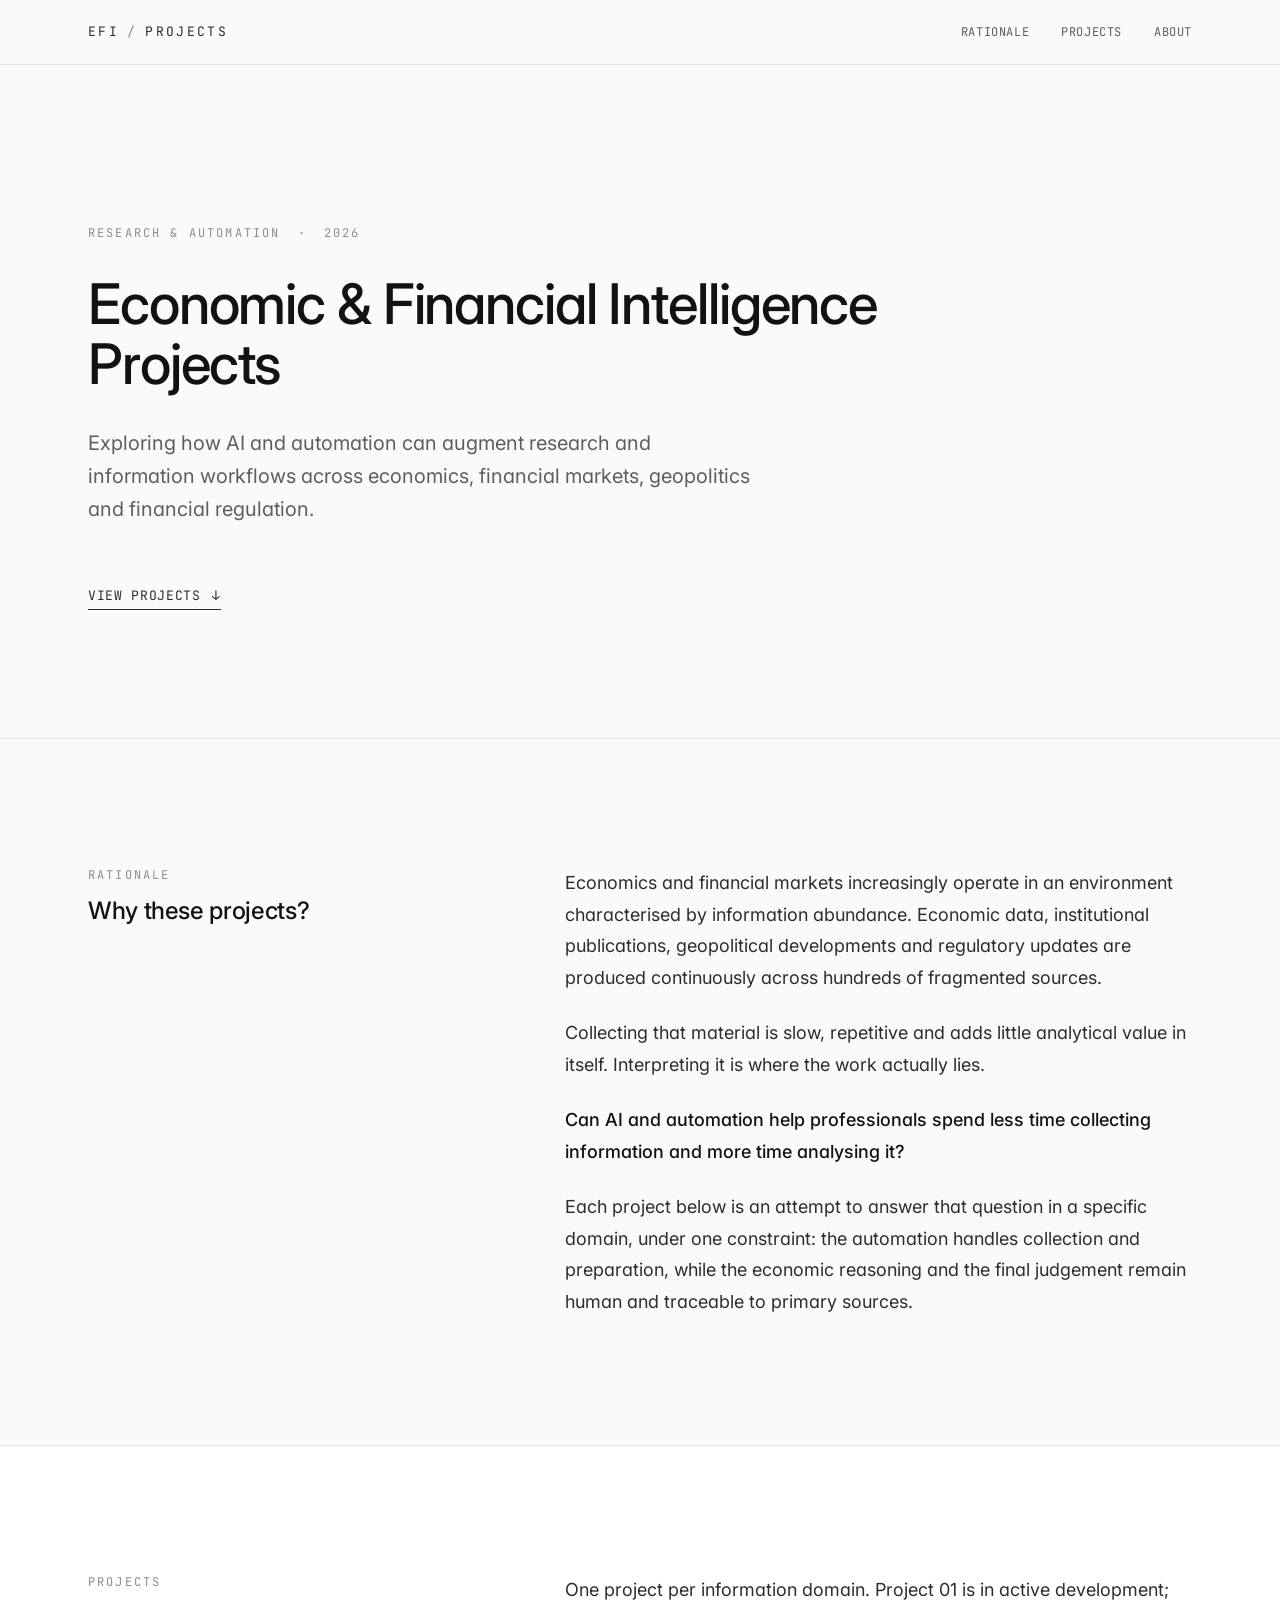
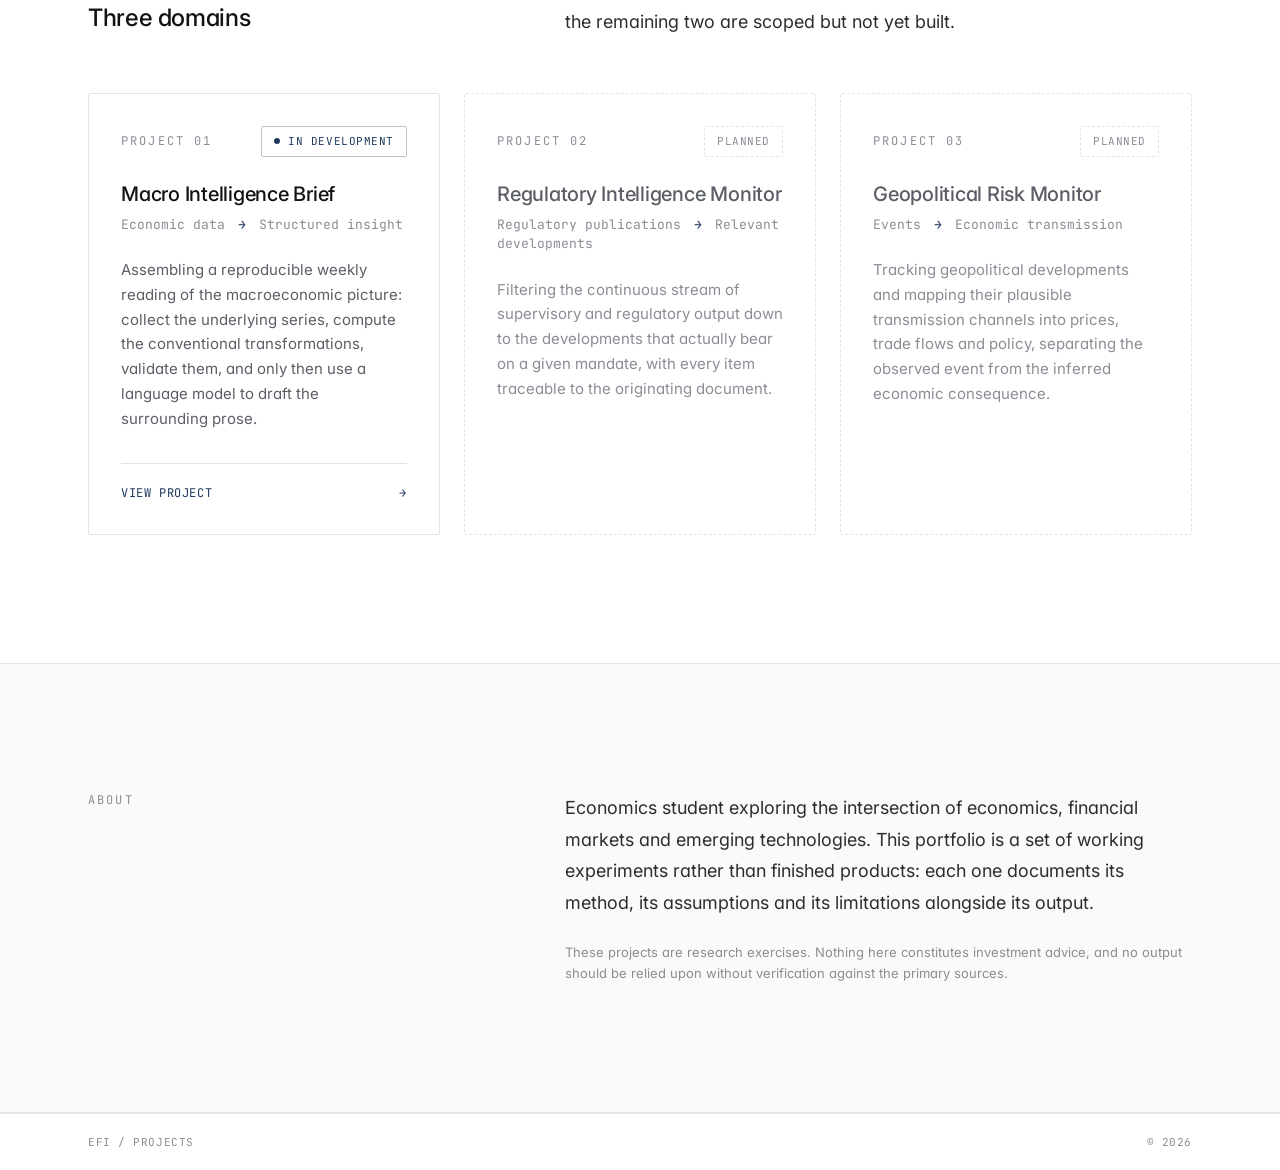
==== index.html @ c032b8cb "Portfolio foundation and Project 01 restructure Establish PORTFOLIO as the canonical working copy, m" ====
<!DOCTYPE html>
<html lang="en">
<head>
  <meta charset="utf-8">
  <meta name="viewport" content="width=device-width, initial-scale=1">
  <title>Economic &amp; Financial Intelligence Projects</title>
  <meta name="description" content="Exploring how AI and automation can augment research and information workflows across economics, financial markets, geopolitics and financial regulation.">

  <link rel="preconnect" href="https://fonts.googleapis.com">
  <link rel="preconnect" href="https://fonts.gstatic.com" crossorigin>
  <link href="https://fonts.googleapis.com/css2?family=Inter:wght@400;500;600&family=JetBrains+Mono:wght@400;500&display=swap" rel="stylesheet">

  <link rel="stylesheet" href="assets/css/base.css">
</head>

<body>

  <!-- ====================================================================
       HEADER
       ==================================================================== -->
  <header class="site-header">
    <div class="container site-header__inner">
      <a class="wordmark" href="#top">EFI<span class="wordmark__sep">/</span>Projects</a>
      <nav class="site-nav" aria-label="Sections">
        <a href="#rationale">Rationale</a>
        <a href="#projects">Projects</a>
        <a href="#about">About</a>
      </nav>
    </div>
  </header>

  <main id="top">

    <!-- ==================================================================
         1. HERO
         ================================================================== -->
    <section class="container hero">
      <p class="eyebrow">Research &amp; Automation <span class="wordmark__sep">·</span> <span class="tnum">2026</span></p>
      <h1 class="title-xl mt-3">Economic &amp; Financial Intelligence Projects</h1>
      <p class="lede mt-3">
        Exploring how AI and automation can augment research and information workflows
        across economics, financial markets, geopolitics and financial regulation.
      </p>
      <p class="mt-5">
        <a class="link-rule" href="#projects">View Projects <span aria-hidden="true">&#8595;</span></a>
      </p>
    </section>

    <!-- ==================================================================
         2. WHY THESE PROJECTS?
         ================================================================== -->
    <section class="section" id="rationale">
      <div class="container section__inner split">
        <div class="split__label">
          <p class="eyebrow">Rationale</p>
          <h2 class="title-md mt-1">Why these projects?</h2>
        </div>
        <div class="split__body prose">
          <p>
            Economics and financial markets increasingly operate in an environment characterised by
            information abundance. Economic data, institutional publications, geopolitical developments
            and regulatory updates are produced continuously across hundreds of fragmented sources.
          </p>
          <p>
            Collecting that material is slow, repetitive and adds little analytical value in itself.
            Interpreting it is where the work actually lies.
          </p>
          <p class="emphasis">
            Can AI and automation help professionals spend less time collecting information and more
            time analysing it?
          </p>
          <p>
            Each project below is an attempt to answer that question in a specific domain, under one
            constraint: the automation handles collection and preparation, while the economic reasoning
            and the final judgement remain human and traceable to primary sources.
          </p>
        </div>
      </div>
    </section>

    <!-- ==================================================================
         3. PROJECTS
         ================================================================== -->
    <section class="section section--surface" id="projects">
      <div class="container section__inner">
        <div class="split mb-5">
          <div class="split__label">
            <p class="eyebrow">Projects</p>
            <h2 class="title-md mt-1">Three domains</h2>
          </div>
          <div class="split__body">
            <p class="prose">
              One project per information domain. Project 01 is in active development; the remaining two
              are scoped but not yet built.
            </p>
          </div>
        </div>

        <div class="cards">

          <!-- Project 01 -->
          <a class="card" href="projects/01-macro-intelligence-brief/index.html">
            <div class="card__head">
              <p class="eyebrow">Project 01</p>
              <span class="pill pill--active"><span class="pill__dot" aria-hidden="true"></span>In Development</span>
            </div>
            <h3 class="title-sm card__title">Macro Intelligence Brief</h3>
            <p class="card__flow">Economic data <span class="arrow" aria-hidden="true">&#8594;</span> Structured insight</p>
            <p class="card__body">
              Assembling a reproducible weekly reading of the macroeconomic picture: collect the
              underlying series, compute the conventional transformations, validate them, and only then
              use a language model to draft the surrounding prose.
            </p>
            <span class="card__spacer" aria-hidden="true"></span>
            <span class="card__cta">View project <span aria-hidden="true">&#8594;</span></span>
          </a>

          <!-- Project 02 -->
          <article class="card card--planned">
            <div class="card__head">
              <p class="eyebrow">Project 02</p>
              <span class="pill pill--planned">Planned</span>
            </div>
            <h3 class="title-sm card__title">Regulatory Intelligence Monitor</h3>
            <p class="card__flow">Regulatory publications <span class="arrow" aria-hidden="true">&#8594;</span> Relevant developments</p>
            <p class="card__body">
              Filtering the continuous stream of supervisory and regulatory output down to the
              developments that actually bear on a given mandate, with every item traceable to the
              originating document.
            </p>
            <span class="card__spacer" aria-hidden="true"></span>
          </article>

          <!-- Project 03 -->
          <article class="card card--planned">
            <div class="card__head">
              <p class="eyebrow">Project 03</p>
              <span class="pill pill--planned">Planned</span>
            </div>
            <h3 class="title-sm card__title">Geopolitical Risk Monitor</h3>
            <p class="card__flow">Events <span class="arrow" aria-hidden="true">&#8594;</span> Economic transmission</p>
            <p class="card__body">
              Tracking geopolitical developments and mapping their plausible transmission channels into
              prices, trade flows and policy, separating the observed event from the inferred economic
              consequence.
            </p>
            <span class="card__spacer" aria-hidden="true"></span>
          </article>

        </div>
      </div>
    </section>

    <!-- ==================================================================
         4. ABOUT
         ================================================================== -->
    <section class="section" id="about">
      <div class="container section__inner split">
        <div class="split__label">
          <p class="eyebrow">About</p>
        </div>
        <div class="split__body prose">
          <p>
            Economics student exploring the intersection of economics, financial markets and emerging
            technologies. This portfolio is a set of working experiments rather than finished products:
            each one documents its method, its assumptions and its limitations alongside its output.
          </p>
          <p class="small-print mt-3">
            These projects are research exercises. Nothing here constitutes investment advice, and no
            output should be relied upon without verification against the primary sources.
          </p>
        </div>
      </div>
    </section>

  </main>

  <!-- ====================================================================
       FOOTER
       ==================================================================== -->
  <footer class="site-footer">
    <div class="site-footer__bar">
      <div class="container">
        <span>EFI / Projects</span>
        <span class="tnum">&copy; <span data-current-year>2026</span></span>
      </div>
    </div>
  </footer>

  <script src="assets/js/site.js"></script>
</body>
</html>
---- assets/css/base.css ----
/* ==========================================================================
   Economic & Financial Intelligence Projects
   Shared visual system.

   Hand-written CSS with custom properties. No build step, no framework,
   no runtime CSS compiler. This file replaces the Tailwind Play CDN that
   the original prototype depended on, reproducing the same visual system:
   paper background, institutional navy accent, hairline rules, Inter for
   prose, JetBrains Mono for labels and data.
   ========================================================================== */

/* --------------------------------------------------------------------------
   1. Tokens
   -------------------------------------------------------------------------- */
:root {
  /* Surfaces and rules */
  --paper:      #FAFAF9;
  --surface:    #FFFFFF;
  --line:       #E4E4E1;

  /* Ink scale */
  --ink-900:    #111214;   /* headings */
  --ink-700:    #2B2D31;   /* body prose */
  --ink-500:    #5B5E66;   /* secondary prose */
  --ink-400:    #8A8D95;   /* labels, eyebrows, metadata */

  /* Single accent */
  --navy:       #1F3A5F;
  --navy-700:   #173050;
  --navy-line:  rgba(31, 58, 95, 0.30);

  /* Type */
  --font-sans:  'Inter', ui-sans-serif, system-ui, -apple-system, 'Segoe UI', sans-serif;
  --font-mono:  'JetBrains Mono', ui-monospace, SFMono-Regular, Menlo, Consolas, monospace;

  --track-wide:   0.05em;
  --track-widest: 0.18em;

  /* Layout */
  --container:  72rem;
  --gutter:     1.5rem;
  --section-y:  6rem;
  --radius:     2px;
}

@media (min-width: 640px) {
  :root { --section-y: 8rem; }
}

/* --------------------------------------------------------------------------
   2. Reset and base
   -------------------------------------------------------------------------- */
*, *::before, *::after { box-sizing: border-box; }

html {
  scroll-behavior: smooth;
  -webkit-text-size-adjust: 100%;
  -webkit-font-smoothing: antialiased;
  -moz-osx-font-smoothing: grayscale;
}

@media (prefers-reduced-motion: reduce) {
  html { scroll-behavior: auto; }
  *, *::before, *::after { animation-duration: 0.01ms !important; transition-duration: 0.01ms !important; }
}

body {
  margin: 0;
  background: var(--paper);
  color: var(--ink-900);
  font-family: var(--font-sans);
  font-size: 16px;
  line-height: 1.5;
  font-feature-settings: "cv11", "ss01", "kern";
}

h1, h2, h3, h4, p, ul, ol, dl, dd, dt, figure, blockquote {
  margin: 0;
}

a { color: inherit; }

::selection { background: var(--navy); color: #fff; }

:focus-visible { outline: 2px solid var(--navy); outline-offset: 2px; }

/* Tabular figures for any run of digits that should align */
.tnum { font-variant-numeric: tabular-nums; }

/* Visually hidden but available to assistive technology */
.visually-hidden {
  position: absolute; width: 1px; height: 1px;
  padding: 0; margin: -1px; overflow: hidden;
  clip: rect(0 0 0 0); white-space: nowrap; border: 0;
}

/* --------------------------------------------------------------------------
   3. Layout primitives
   -------------------------------------------------------------------------- */
.container {
  max-width: var(--container);
  margin-inline: auto;
  padding-inline: var(--gutter);
}

.section { border-top: 1px solid var(--line); }
.section--surface { background: var(--surface); }
.section__inner { padding-block: var(--section-y); }

/* Label column + offset content column, mirroring the original 12-col grid */
.split { display: grid; grid-template-columns: 1fr; gap: 2.5rem; }

@media (min-width: 1024px) {
  .split { grid-template-columns: repeat(12, minmax(0, 1fr)); gap: 2.5rem; }
  .split__label { grid-column: 1 / span 4; }
  .split__body  { grid-column: 6 / span 7; }
}

/* --------------------------------------------------------------------------
   4. Typography
   -------------------------------------------------------------------------- */
.eyebrow {
  font-family: var(--font-mono);
  font-size: 0.75rem;
  line-height: 1.4;
  text-transform: uppercase;
  letter-spacing: var(--track-widest);
  color: var(--ink-400);
}

.title-xl {
  font-size: clamp(2.25rem, 5.2vw, 3.5rem);
  font-weight: 500;
  line-height: 1.08;
  letter-spacing: -0.02em;
  max-width: 56rem;
}

.title-lg {
  font-size: clamp(1.75rem, 3.4vw, 2.25rem);
  font-weight: 500;
  line-height: 1.15;
  letter-spacing: -0.018em;
}

.title-md {
  font-size: 1.5rem;
  font-weight: 500;
  line-height: 1.25;
  letter-spacing: -0.015em;
}

.title-sm {
  font-size: 1.25rem;
  font-weight: 500;
  line-height: 1.3;
  letter-spacing: -0.012em;
}

.lede {
  font-size: clamp(1.125rem, 1.6vw, 1.25rem);
  line-height: 1.65;
  color: var(--ink-500);
  max-width: 42rem;
}

.prose { font-size: 1.125rem; line-height: 1.75; color: var(--ink-700); }
.prose--tight { font-size: 1.125rem; line-height: 1.7; }
.prose p + p { margin-top: 1.5rem; }
.prose strong, .prose .emphasis { color: var(--ink-900); font-weight: 500; }

.meta {
  font-family: var(--font-mono);
  font-size: 0.875rem;
  color: var(--ink-500);
}

.arrow { color: var(--navy); margin-inline: 0.4em; }

.small-print {
  font-size: 0.8125rem;
  line-height: 1.6;
  color: var(--ink-400);
}

/* --------------------------------------------------------------------------
   5. Header and footer
   -------------------------------------------------------------------------- */
.site-header { border-bottom: 1px solid var(--line); }

.site-header__inner {
  height: 4rem;
  display: flex;
  align-items: center;
  justify-content: space-between;
  gap: 1.5rem;
}

.wordmark {
  font-family: var(--font-mono);
  font-size: 0.8125rem;
  text-transform: uppercase;
  letter-spacing: var(--track-widest);
  color: var(--ink-700);
  text-decoration: none;
  white-space: nowrap;
}
.wordmark__sep { color: var(--ink-400); margin-inline: 0.5rem; }

.site-nav {
  display: none;
  align-items: center;
  gap: 2rem;
  font-family: var(--font-mono);
  font-size: 0.75rem;
  text-transform: uppercase;
  letter-spacing: var(--track-wide);
}
@media (min-width: 640px) { .site-nav { display: flex; } }

.site-nav a {
  color: var(--ink-500);
  text-decoration: none;
  transition: color 0.15s ease;
}
.site-nav a:hover { color: var(--ink-900); }

.backlink {
  font-family: var(--font-mono);
  font-size: 0.75rem;
  text-transform: uppercase;
  letter-spacing: var(--track-wide);
  color: var(--ink-500);
  text-decoration: none;
  transition: color 0.15s ease;
}
.backlink:hover { color: var(--navy); }

.site-footer { border-top: 1px solid var(--line); background: var(--surface); }
.site-footer__inner { padding-block: 5rem; }

.site-footer__bar {
  border-top: 1px solid var(--line);
}
.site-footer__bar .container {
  height: 3.5rem;
  display: flex;
  align-items: center;
  justify-content: space-between;
  font-family: var(--font-mono);
  font-size: 0.6875rem;
  text-transform: uppercase;
  letter-spacing: var(--track-wide);
  color: var(--ink-400);
}

/* --------------------------------------------------------------------------
   6. Links and buttons
   -------------------------------------------------------------------------- */
.link-rule {
  display: inline-flex;
  align-items: center;
  gap: 0.75rem;
  font-family: var(--font-mono);
  font-size: 0.8125rem;
  text-transform: uppercase;
  letter-spacing: var(--track-wide);
  color: var(--ink-700);
  text-decoration: none;
  border-bottom: 1px solid var(--ink-700);
  padding-bottom: 0.25rem;
  transition: color 0.15s ease, border-color 0.15s ease;
}
.link-rule:hover { color: var(--navy); border-color: var(--navy); }

/* --------------------------------------------------------------------------
   7. Status pills
   -------------------------------------------------------------------------- */
.pill {
  display: inline-flex;
  align-items: center;
  gap: 0.5rem;
  font-family: var(--font-mono);
  font-size: 0.6875rem;
  text-transform: uppercase;
  letter-spacing: var(--track-wide);
  border: 1px solid var(--line);
  border-radius: var(--radius);
  padding: 0.375rem 0.75rem;
  color: var(--ink-500);
  white-space: nowrap;
}

.pill--active { color: var(--navy); border-color: var(--navy-line); }
.pill--planned { color: var(--ink-400); border-style: dashed; }

.pill__dot {
  width: 0.375rem;
  height: 0.375rem;
  border-radius: 50%;
  background: currentColor;
  flex: none;
}

/* --------------------------------------------------------------------------
   8. Definition rows (case-study body)
   -------------------------------------------------------------------------- */
.defs { display: block; }

.def-row {
  display: grid;
  grid-template-columns: 1fr;
  gap: 1rem;
  padding-block: 2.5rem;
  border-top: 1px solid var(--line);
}
.def-row:first-child { border-top: 0; padding-top: 0; }

.def-row dt {
  font-family: var(--font-mono);
  font-size: 0.75rem;
  text-transform: uppercase;
  letter-spacing: var(--track-widest);
  color: var(--ink-400);
  padding-top: 0.25rem;
}

@media (min-width: 1024px) {
  .def-row { grid-template-columns: repeat(12, minmax(0, 1fr)); gap: 2.5rem; }
  .def-row dt { grid-column: 1 / span 3; }
  .def-row dd { grid-column: 4 / span 8; }
}

/* --------------------------------------------------------------------------
   9. Conceptual pipeline (vertical stage list)
   -------------------------------------------------------------------------- */
.stages {
  list-style: none;
  padding: 0;
  border-top: 1px solid var(--line);
}

.stage {
  display: grid;
  grid-template-columns: 2.5rem 1fr;
  gap: 1.25rem;
  padding-block: 1.125rem;
  border-bottom: 1px solid var(--line);
}

.stage__num {
  font-family: var(--font-mono);
  font-size: 0.6875rem;
  letter-spacing: var(--track-widest);
  color: var(--ink-400);
  padding-top: 0.2rem;
}

.stage__name {
  font-family: var(--font-mono);
  font-size: 0.75rem;
  font-weight: 500;
  text-transform: uppercase;
  letter-spacing: var(--track-wide);
  color: var(--ink-900);
}

.stage__desc {
  margin-top: 0.375rem;
  font-size: 0.9375rem;
  line-height: 1.6;
  color: var(--ink-500);
  max-width: 44rem;
}

/* The two stages that bound the process get the accent */
.stage--terminal .stage__num { color: var(--navy); }
.stage--terminal .stage__name { color: var(--navy); }

.diagram-caption {
  margin-top: 1.25rem;
  font-family: var(--font-mono);
  font-size: 0.6875rem;
  text-transform: uppercase;
  letter-spacing: var(--track-wide);
  color: var(--ink-400);
}

/* --------------------------------------------------------------------------
   10. Data grids and chips
   -------------------------------------------------------------------------- */
.indicators {
  display: grid;
  grid-template-columns: repeat(2, minmax(0, 1fr));
  gap: 0.75rem 1.5rem;
  font-family: var(--font-mono);
  font-size: 0.75rem;
}
@media (min-width: 640px) { .indicators { grid-template-columns: repeat(5, minmax(0, 1fr)); } }

.indicators dt { color: var(--ink-400); }
.indicators dd { color: var(--ink-700); margin-top: 0.125rem; }

.chips {
  list-style: none;
  padding: 0;
  display: flex;
  flex-wrap: wrap;
  gap: 0.5rem;
  font-family: var(--font-mono);
  font-size: 0.75rem;
}

.chip {
  border: 1px solid var(--line);
  border-radius: var(--radius);
  padding: 0.375rem 0.75rem;
  color: var(--ink-700);
  background: var(--paper);
}
.chip--legacy { color: var(--ink-400); border-style: dashed; background: transparent; }

/* --------------------------------------------------------------------------
   11. Notes and callouts
   -------------------------------------------------------------------------- */
.note {
  border-left: 2px solid var(--line);
  padding-left: 1.25rem;
  font-size: 0.9375rem;
  line-height: 1.65;
  color: var(--ink-500);
}
.note--accent { border-left-color: var(--navy-line); }
.note p + p { margin-top: 1rem; }

/* --------------------------------------------------------------------------
   12. Project cards
   -------------------------------------------------------------------------- */
.cards {
  display: grid;
  grid-template-columns: 1fr;
  gap: 1.5rem;
}
@media (min-width: 768px)  { .cards { grid-template-columns: repeat(2, minmax(0, 1fr)); } }
@media (min-width: 1024px) { .cards { grid-template-columns: repeat(3, minmax(0, 1fr)); } }

.card {
  display: flex;
  flex-direction: column;
  border: 1px solid var(--line);
  border-radius: var(--radius);
  padding: 2rem;
  background: var(--surface);
  text-decoration: none;
  transition: border-color 0.15s ease;
}

.card__head {
  display: flex;
  align-items: center;
  justify-content: space-between;
  gap: 1rem;
}

.card__title { margin-top: 1.5rem; color: var(--ink-900); }
.card__flow { margin-top: 0.5rem; font-family: var(--font-mono); font-size: 0.8125rem; color: var(--ink-400); }
.card__body { margin-top: 1.5rem; font-size: 0.9375rem; line-height: 1.65; color: var(--ink-500); }

.card__cta {
  margin-top: 2rem;
  padding-top: 1.25rem;
  border-top: 1px solid var(--line);
  font-family: var(--font-mono);
  font-size: 0.75rem;
  text-transform: uppercase;
  letter-spacing: var(--track-wide);
  color: var(--navy);
  display: flex;
  align-items: center;
  justify-content: space-between;
  gap: 0.5rem;
}

/* Interactive card (a project that has a page) */
a.card:hover { border-color: var(--navy); }
a.card:hover .card__cta { color: var(--navy-700); }

/* Planned card (no page yet) */
.card--planned {
  background: transparent;
  border-style: dashed;
}
.card--planned .card__title { color: var(--ink-500); }
.card--planned .card__body { color: var(--ink-400); }

/* Push the CTA to the bottom regardless of body length */
.card__spacer { flex: 1 1 auto; }

/* --------------------------------------------------------------------------
   13. Hero and a minimal vertical-rhythm scale

   A deliberately tiny set of spacing helpers, so the two pages share one
   rhythm instead of repeating inline styles.
   -------------------------------------------------------------------------- */
.hero { padding-top: 7rem; padding-bottom: 6rem; }
@media (min-width: 640px) { .hero { padding-top: 10rem; padding-bottom: 8rem; } }

.page-head { padding-top: 4.5rem; padding-bottom: 3rem; }
@media (min-width: 640px) { .page-head { padding-top: 6rem; padding-bottom: 3.5rem; } }

.mt-1 { margin-top: 0.75rem; }
.mt-2 { margin-top: 1.25rem; }
.mt-3 { margin-top: 2rem; }
.mt-4 { margin-top: 2.5rem; }
.mt-5 { margin-top: 3.5rem; }

.mb-4 { margin-bottom: 2.5rem; }
.mb-5 { margin-bottom: 3.5rem; }

/* Rule under a project title block */
.rule-below { padding-bottom: 3rem; border-bottom: 1px solid var(--line); }

.project-head {
  display: flex;
  flex-direction: column;
  gap: 1.5rem;
}
@media (min-width: 640px) {
  .project-head { flex-direction: row; align-items: flex-end; justify-content: space-between; }
}

.page-body { padding-bottom: 6rem; }
.mb-2 { margin-bottom: 1.5rem; }
.mb-3 { margin-bottom: 2rem; }

/* Links inside chips and the footer bar inherit their container's treatment */
.chip a,
.site-footer__bar a { color: inherit; text-decoration: none; }
.chip a:hover { color: var(--navy); }
.site-footer__bar a:hover { color: var(--ink-700); }
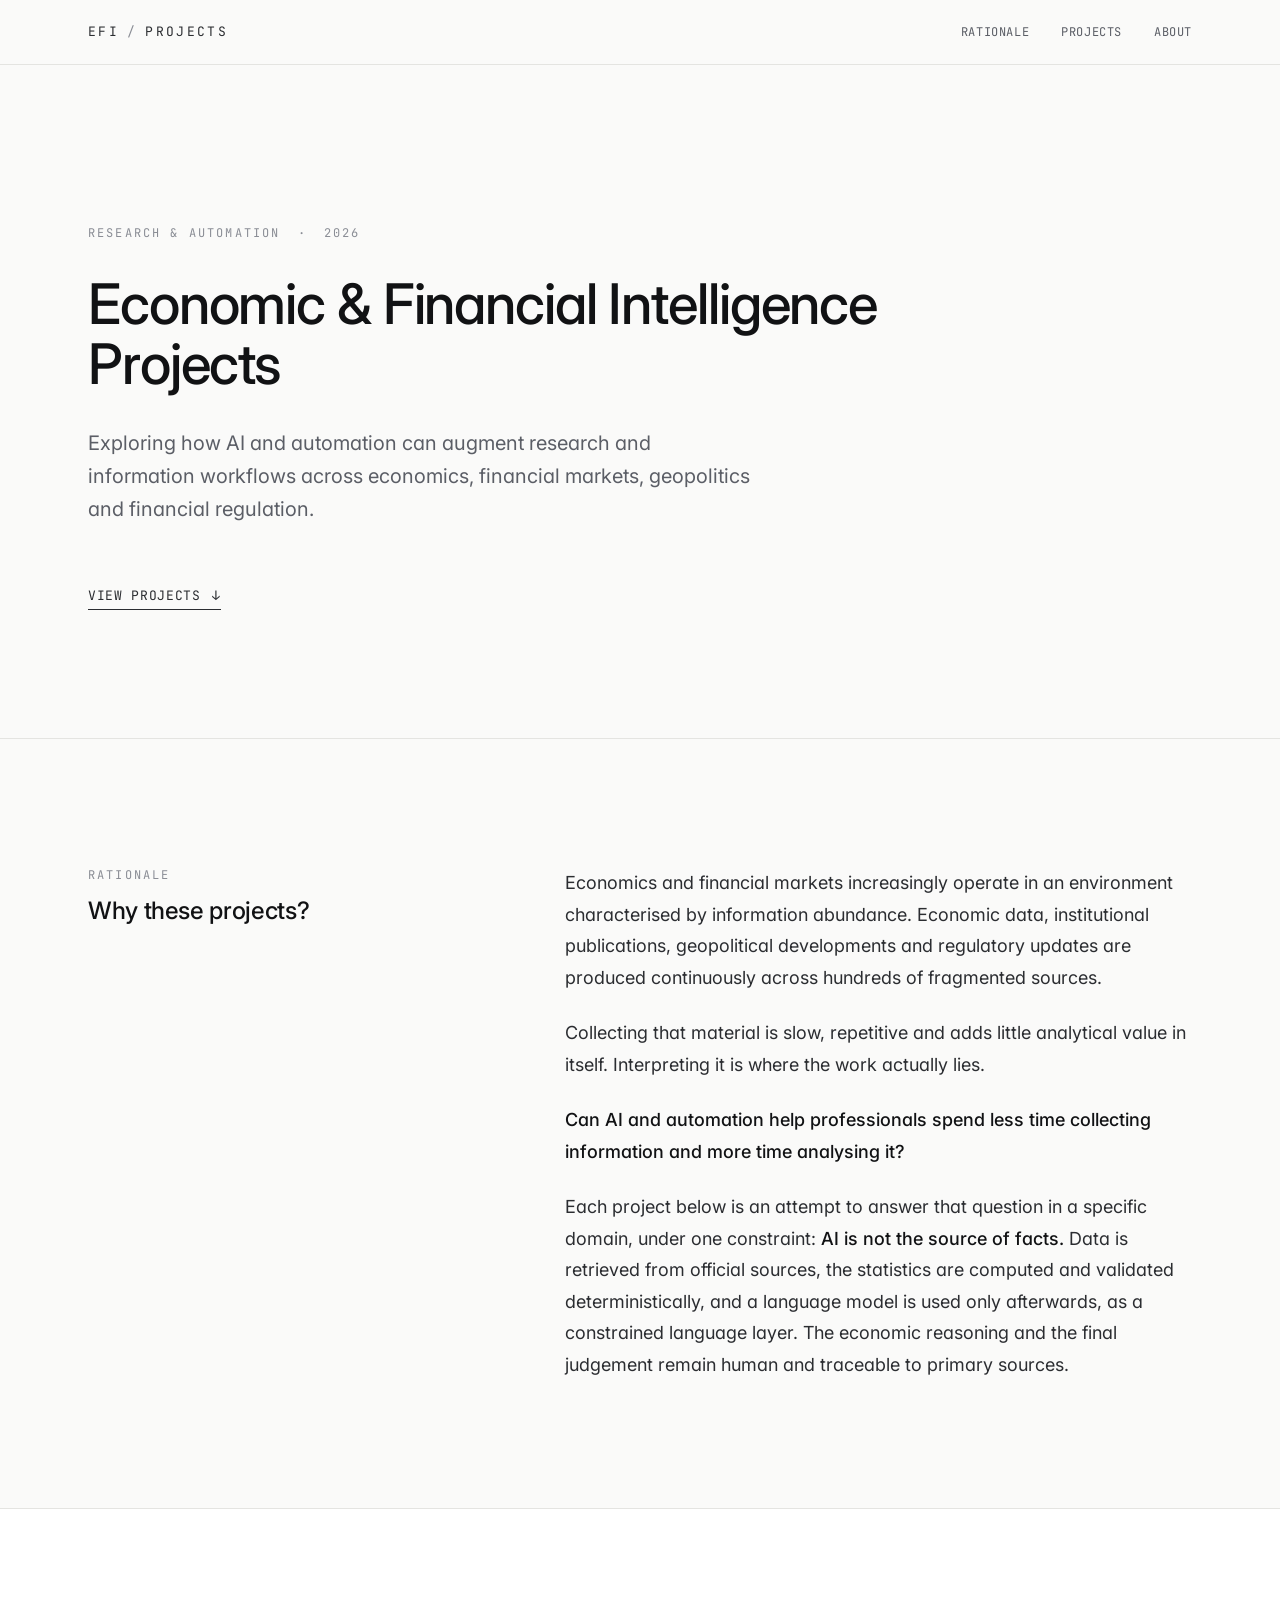
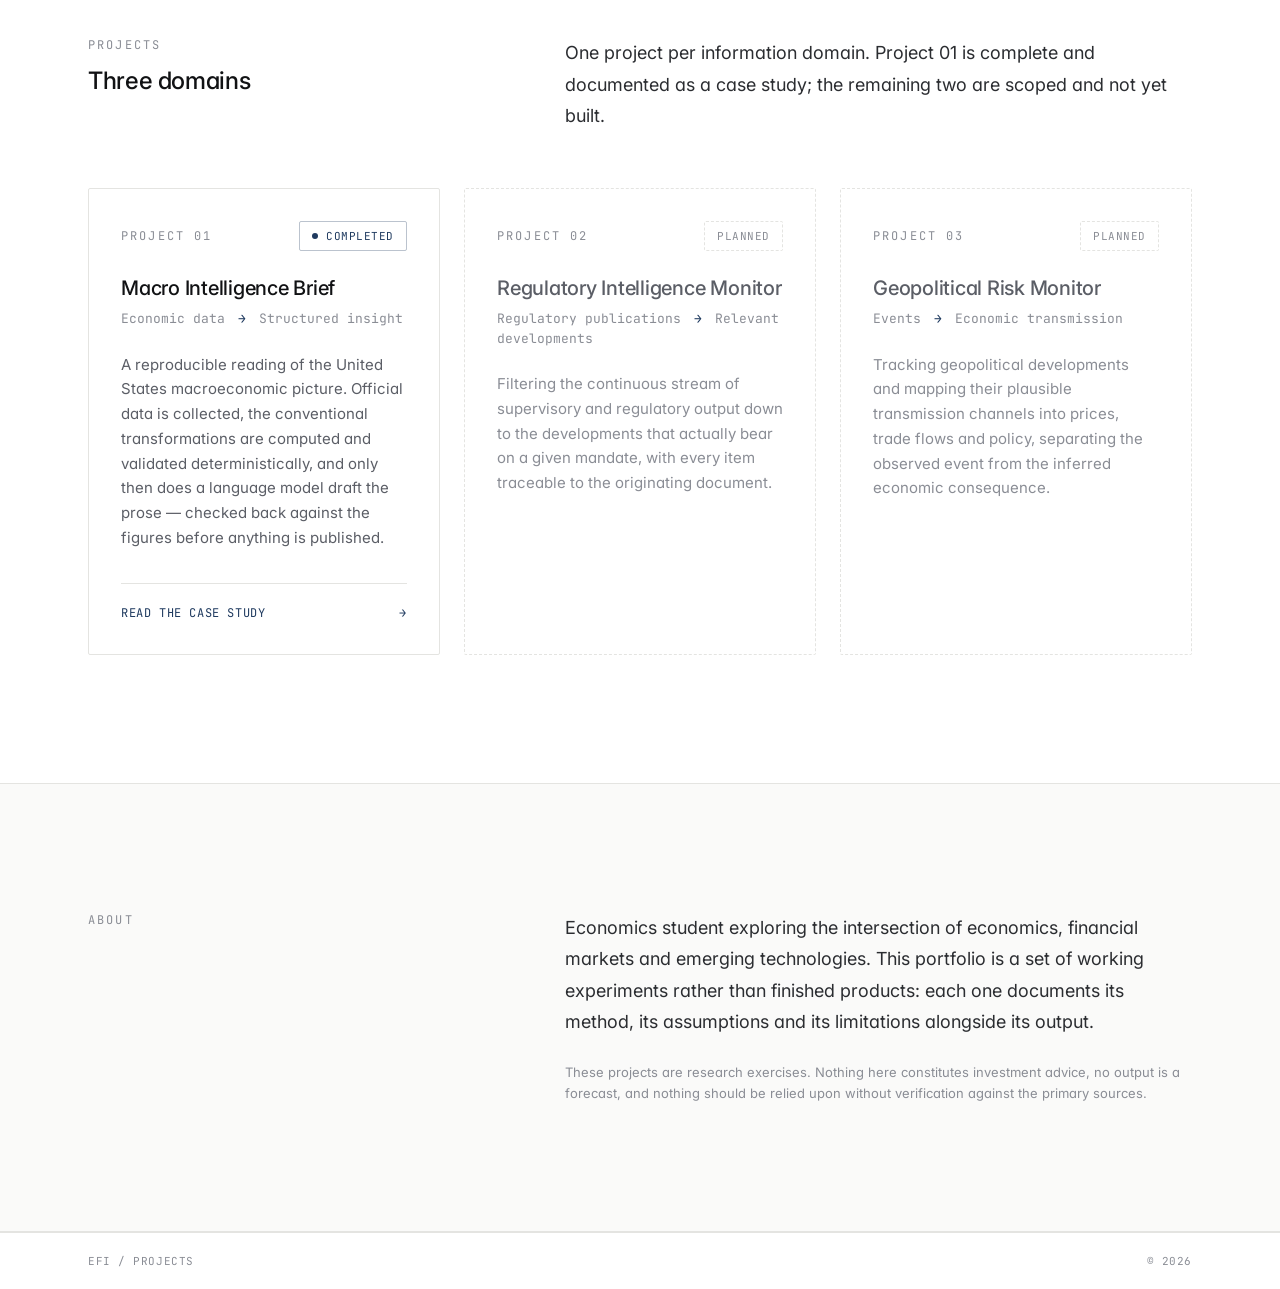
==== commit a9a1edae: "Finalize Macro Intelligence Brief portfolio case study Phase 4: make Project 01 understandable and d" ====
--- a/index.html
+++ b/index.html
@@ -71,8 +71,10 @@
           </p>
           <p>
             Each project below is an attempt to answer that question in a specific domain, under one
-            constraint: the automation handles collection and preparation, while the economic reasoning
-            and the final judgement remain human and traceable to primary sources.
+            constraint: <span class="emphasis">AI is not the source of facts.</span> Data is retrieved
+            from official sources, the statistics are computed and validated deterministically, and a
+            language model is used only afterwards, as a constrained language layer. The economic
+            reasoning and the final judgement remain human and traceable to primary sources.
           </p>
         </div>
       </div>
@@ -90,8 +92,8 @@
           </div>
           <div class="split__body">
             <p class="prose">
-              One project per information domain. Project 01 is in active development; the remaining two
-              are scoped but not yet built.
+              One project per information domain. Project 01 is complete and documented as a case
+              study; the remaining two are scoped and not yet built.
             </p>
           </div>
         </div>
@@ -102,17 +104,18 @@
           <a class="card" href="projects/01-macro-intelligence-brief/index.html">
             <div class="card__head">
               <p class="eyebrow">Project 01</p>
-              <span class="pill pill--active"><span class="pill__dot" aria-hidden="true"></span>In Development</span>
+              <span class="pill pill--active"><span class="pill__dot" aria-hidden="true"></span>Completed</span>
             </div>
             <h3 class="title-sm card__title">Macro Intelligence Brief</h3>
             <p class="card__flow">Economic data <span class="arrow" aria-hidden="true">&#8594;</span> Structured insight</p>
             <p class="card__body">
-              Assembling a reproducible weekly reading of the macroeconomic picture: collect the
-              underlying series, compute the conventional transformations, validate them, and only then
-              use a language model to draft the surrounding prose.
+              A reproducible reading of the United States macroeconomic picture. Official data is
+              collected, the conventional transformations are computed and validated deterministically,
+              and only then does a language model draft the prose &mdash; checked back against the
+              figures before anything is published.
             </p>
             <span class="card__spacer" aria-hidden="true"></span>
-            <span class="card__cta">View project <span aria-hidden="true">&#8594;</span></span>
+            <span class="card__cta">Read the case study <span aria-hidden="true">&#8594;</span></span>
           </a>
 
           <!-- Project 02 -->
@@ -166,8 +169,9 @@
             each one documents its method, its assumptions and its limitations alongside its output.
           </p>
           <p class="small-print mt-3">
-            These projects are research exercises. Nothing here constitutes investment advice, and no
-            output should be relied upon without verification against the primary sources.
+            These projects are research exercises. Nothing here constitutes investment advice, no
+            output is a forecast, and nothing should be relied upon without verification against the
+            primary sources.
           </p>
         </div>
       </div>
--- a/assets/css/base.css
+++ b/assets/css/base.css
@@ -538,3 +538,56 @@
 .site-footer__bar a { color: inherit; text-decoration: none; }
 .chip a:hover { color: var(--navy); }
 .site-footer__bar a:hover { color: var(--ink-700); }
+
+/* --------------------------------------------------------------------------
+   14. Data table (a validated snapshot, shown sparingly)
+   -------------------------------------------------------------------------- */
+.data-table-wrap { overflow-x: auto; }
+
+.data-table {
+  width: 100%;
+  border-collapse: collapse;
+  font-family: var(--font-mono);
+  font-size: 0.8125rem;
+  text-align: left;
+}
+
+.data-table caption {
+  caption-side: bottom;
+  margin-top: 1rem;
+  font-family: var(--font-mono);
+  font-size: 0.6875rem;
+  text-transform: uppercase;
+  letter-spacing: var(--track-wide);
+  color: var(--ink-400);
+  text-align: left;
+}
+
+.data-table th {
+  font-weight: 500;
+  text-transform: uppercase;
+  letter-spacing: var(--track-wide);
+  font-size: 0.6875rem;
+  color: var(--ink-400);
+  border-bottom: 1px solid var(--line);
+  padding: 0 1rem 0.625rem 0;
+  white-space: nowrap;
+}
+
+.data-table td {
+  border-bottom: 1px solid var(--line);
+  padding: 0.75rem 1rem 0.75rem 0;
+  color: var(--ink-700);
+  vertical-align: baseline;
+}
+
+.data-table tr:last-child td { border-bottom: 0; }
+.data-table .num { font-variant-numeric: tabular-nums; white-space: nowrap; }
+.data-table .series { color: var(--ink-400); }
+.data-table .name { color: var(--ink-900); }
+
+/* A stacked variant of the data grid, for label/description pairs that need
+   room to breathe rather than five narrow columns. */
+.indicators--stacked { grid-template-columns: minmax(0, 1fr); gap: 1.25rem; }
+.indicators--stacked dt { color: var(--ink-900); font-weight: 500; }
+.indicators--stacked dd { color: var(--ink-500); line-height: 1.6; margin-top: 0.25rem; }
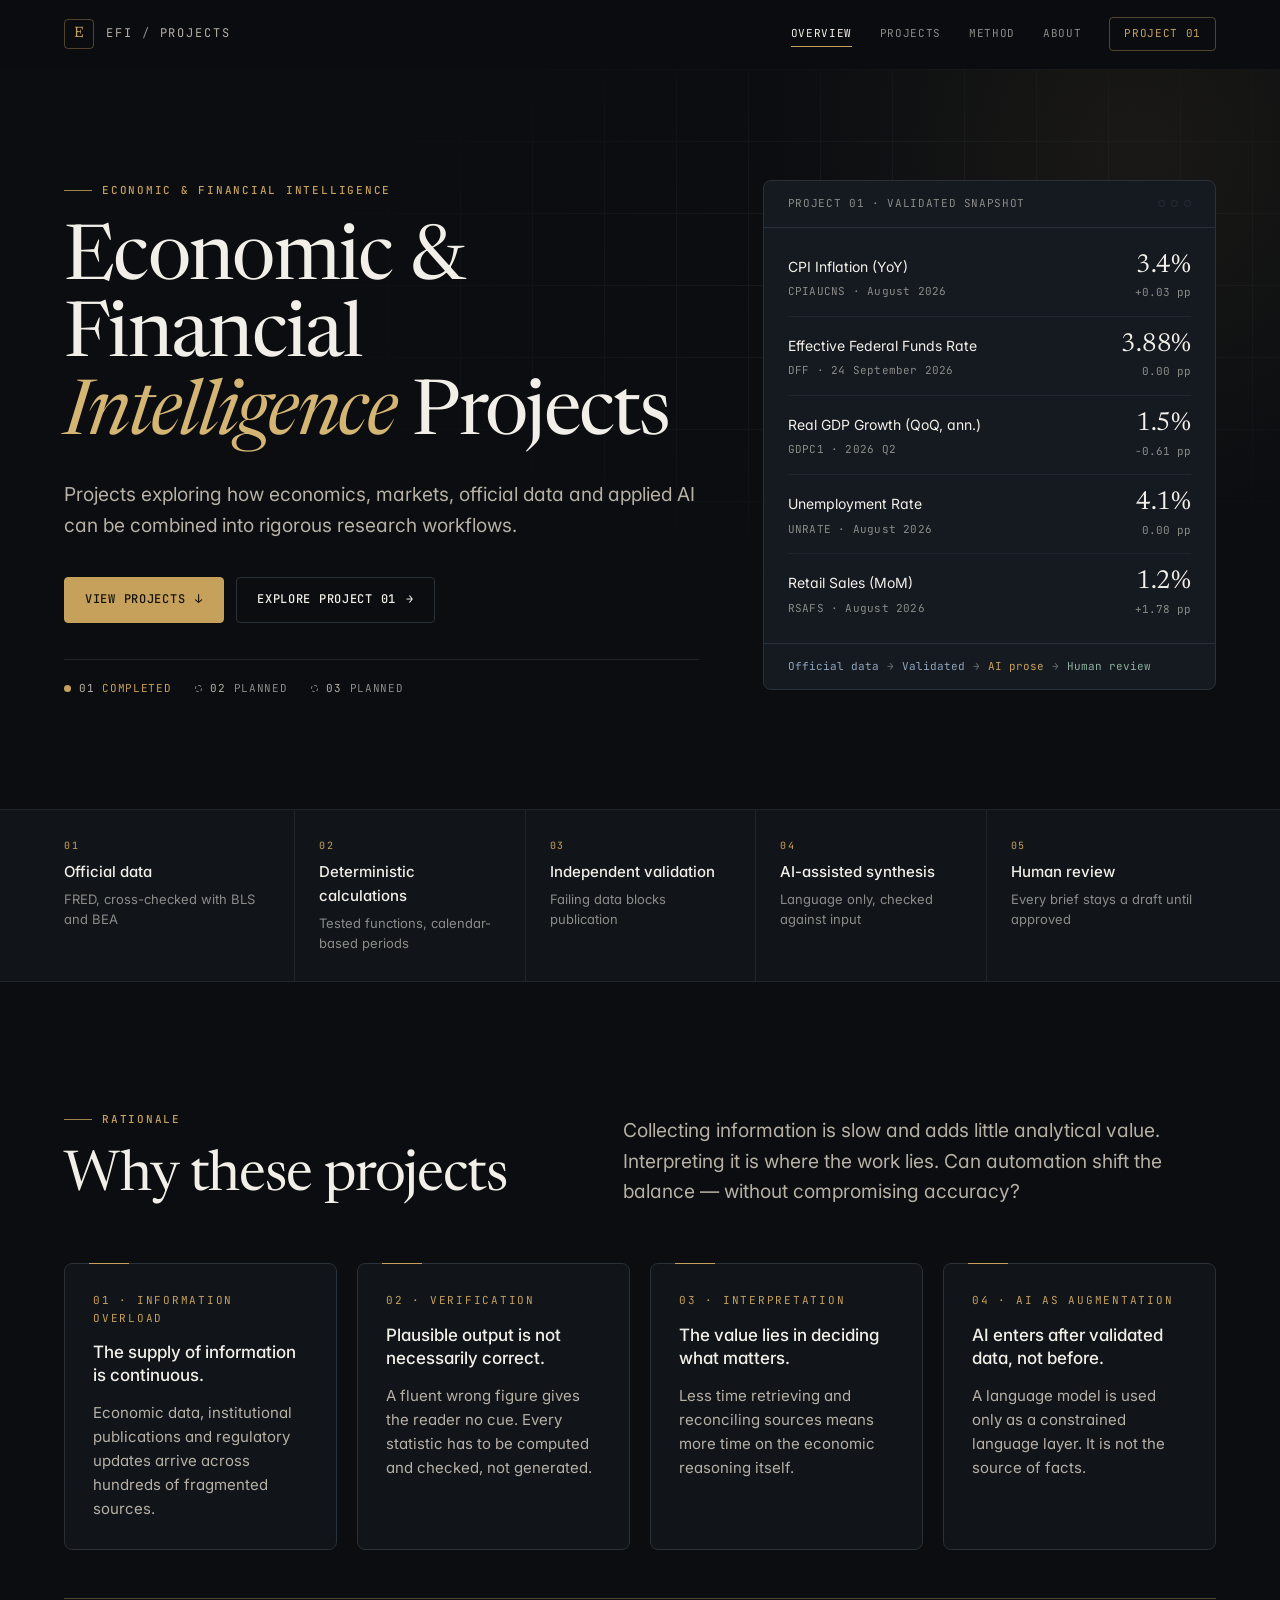
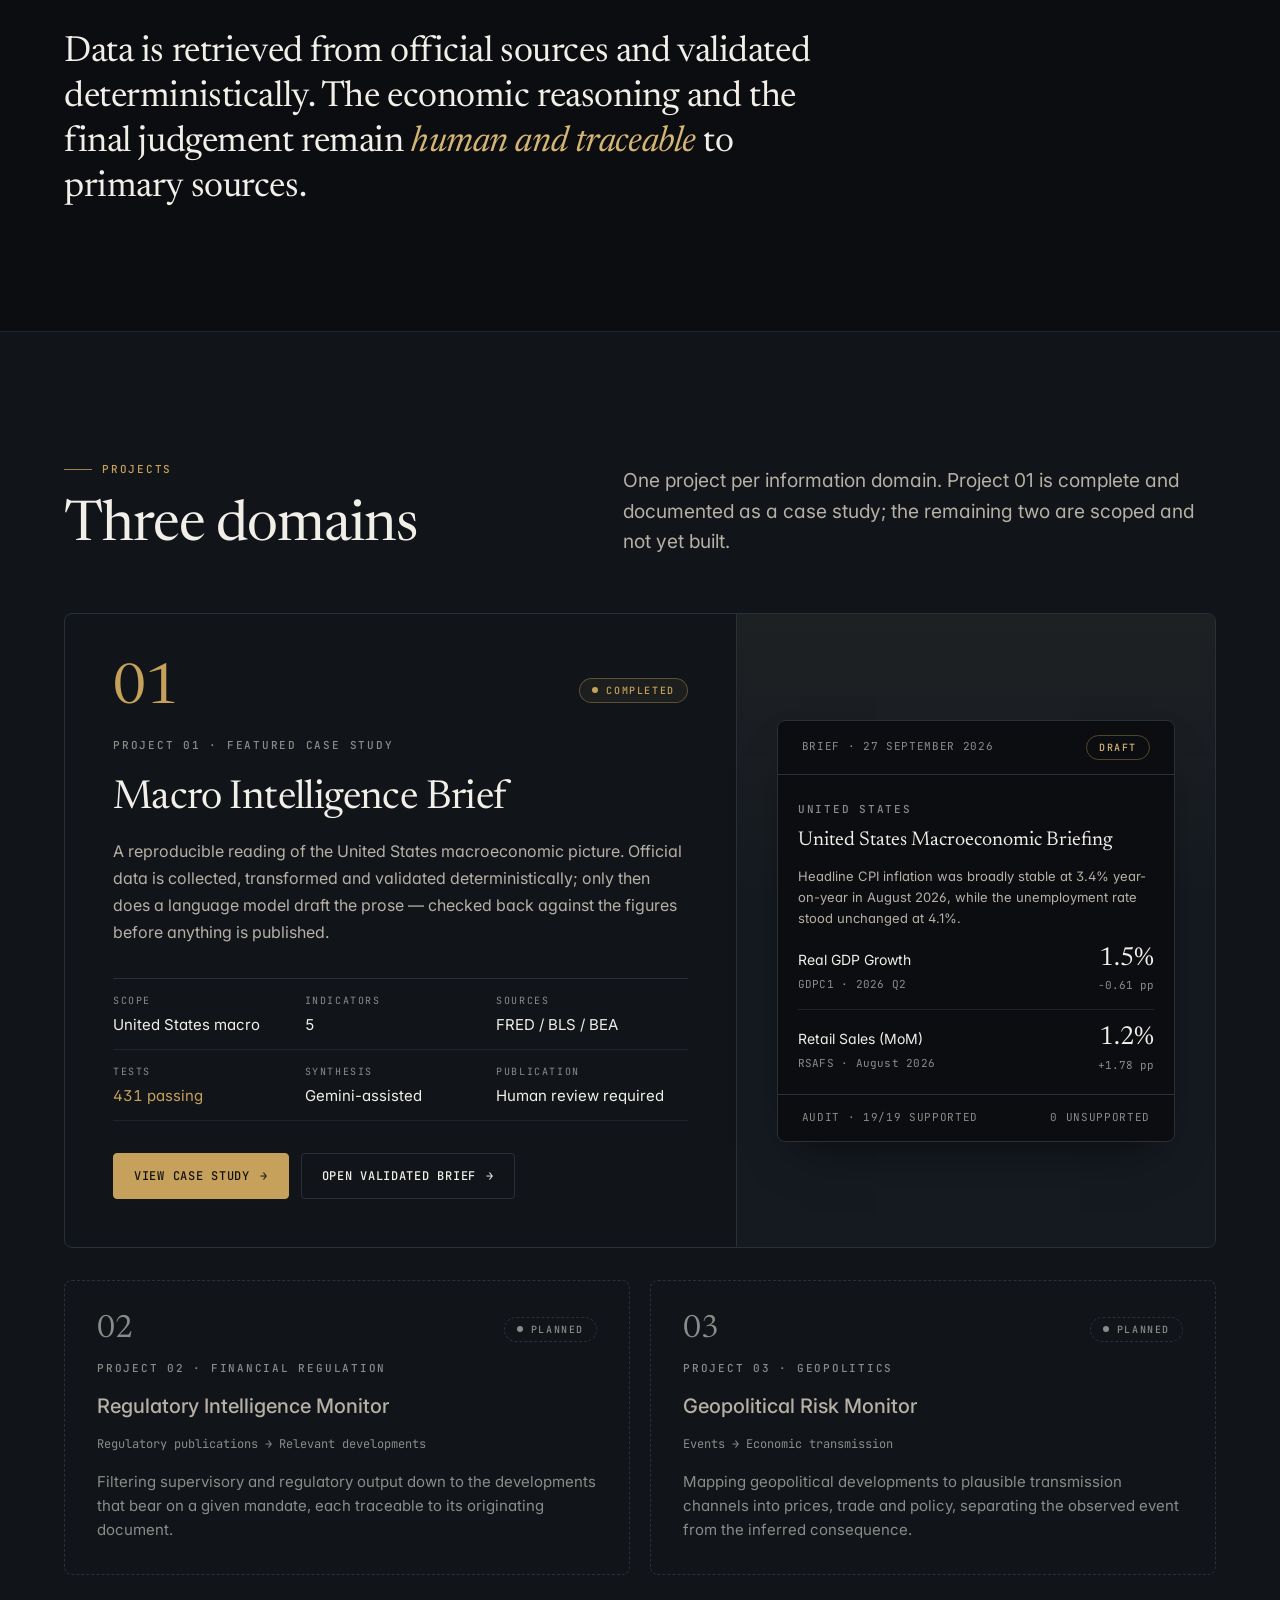
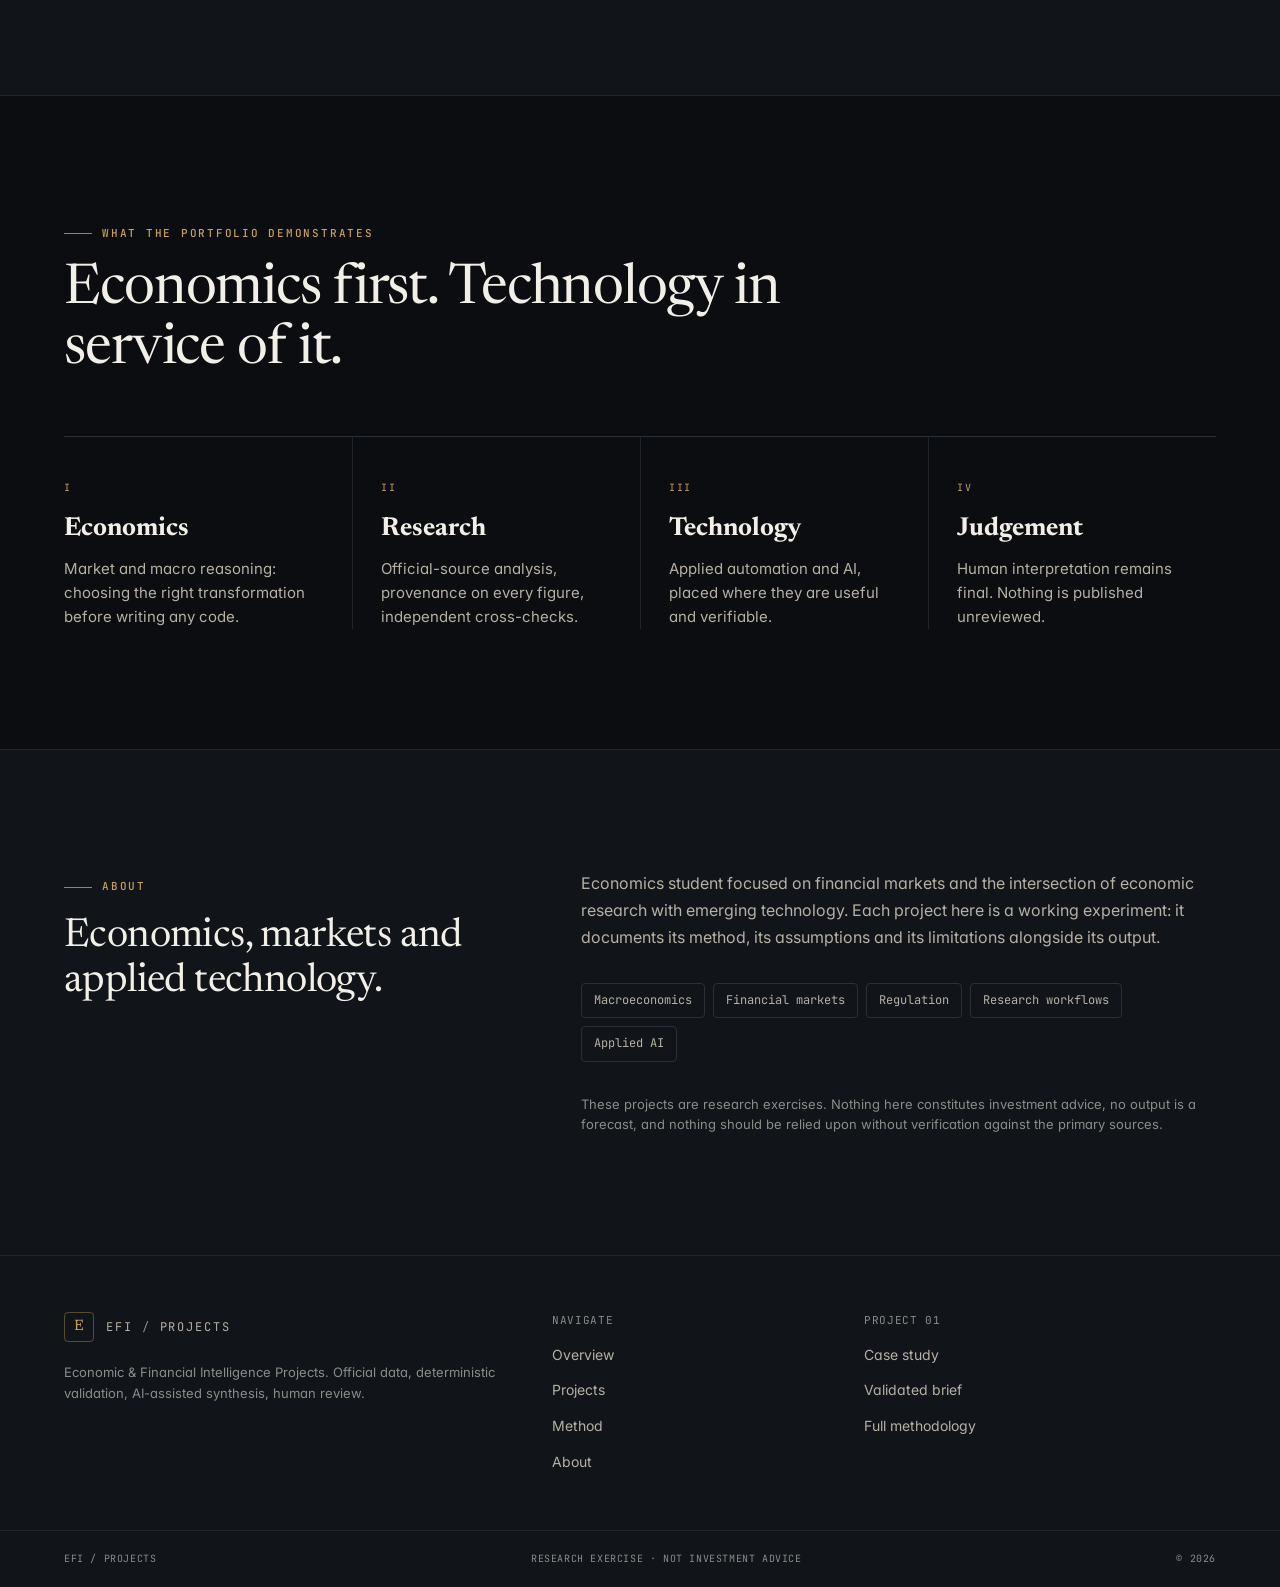
==== commit f68cc0d7: "Redesign portfolio with premium institutional finance aesthetic Dark institutional visual system (ch" ====
--- a/index.html
+++ b/index.html
@@ -1,177 +1,365 @@
 <!DOCTYPE html>
-<html lang="en">
+<html lang="en" class="no-js">
 <head>
   <meta charset="utf-8">
   <meta name="viewport" content="width=device-width, initial-scale=1">
   <title>Economic &amp; Financial Intelligence Projects</title>
-  <meta name="description" content="Exploring how AI and automation can augment research and information workflows across economics, financial markets, geopolitics and financial regulation.">
+  <meta name="description" content="Projects exploring how economics, markets, official data and applied AI can be combined into rigorous research workflows.">
+  <meta name="theme-color" content="#0B0D10">
+  <link rel="icon" href="data:image/svg+xml,%3Csvg xmlns='http://www.w3.org/2000/svg' viewBox='0 0 32 32'%3E%3Crect width='32' height='32' rx='4' fill='%230B0D10'/%3E%3Crect x='3.5' y='3.5' width='25' height='25' rx='3' fill='none' stroke='%23C6A15B'/%3E%3Ctext x='16' y='22' font-family='Georgia,serif' font-size='16' fill='%23C6A15B' text-anchor='middle'%3EE%3C/text%3E%3C/svg%3E">
 
   <link rel="preconnect" href="https://fonts.googleapis.com">
   <link rel="preconnect" href="https://fonts.gstatic.com" crossorigin>
-  <link href="https://fonts.googleapis.com/css2?family=Inter:wght@400;500;600&family=JetBrains+Mono:wght@400;500&display=swap" rel="stylesheet">
+  <link href="https://fonts.googleapis.com/css2?family=Inter:wght@400;500;600&family=JetBrains+Mono:wght@400;500&family=Newsreader:ital,opsz,wght@0,6..72,400;1,6..72,400&display=swap" rel="stylesheet">
 
   <link rel="stylesheet" href="assets/css/base.css">
 </head>
 
 <body>
+  <a class="skip-link" href="#main">Skip to content</a>
 
   <!-- ====================================================================
        HEADER
        ==================================================================== -->
   <header class="site-header">
     <div class="container site-header__inner">
-      <a class="wordmark" href="#top">EFI<span class="wordmark__sep">/</span>Projects</a>
-      <nav class="site-nav" aria-label="Sections">
-        <a href="#rationale">Rationale</a>
-        <a href="#projects">Projects</a>
-        <a href="#about">About</a>
+      <a class="brand" href="#top" aria-label="EFI Projects, back to top">
+        <span class="brand__mark" aria-hidden="true">E</span>
+        <span class="brand__text">EFI <span>/</span> Projects</span>
+      </a>
+      <nav class="site-nav site-nav--desktop" aria-label="Sections">
+        <a class="site-nav__link" href="#overview">Overview</a>
+        <a class="site-nav__link" href="#projects">Projects</a>
+        <a class="site-nav__link" href="#method">Method</a>
+        <a class="site-nav__link" href="#about">About</a>
+        <a class="site-nav__link site-nav__cta" href="01%20-%20Macro%20Intelligence%20Brief/index.html">Project 01</a>
       </nav>
     </div>
+    <div class="subnav">
+      <nav class="site-nav" aria-label="Sections (compact)">
+        <a class="site-nav__link" href="#overview">Overview</a>
+        <a class="site-nav__link" href="#projects">Projects</a>
+        <a class="site-nav__link" href="#method">Method</a>
+        <a class="site-nav__link" href="#about">About</a>
+        <a class="site-nav__link" href="01%20-%20Macro%20Intelligence%20Brief/index.html">Project 01 &#8594;</a>
+      </nav>
+    </div>
+    <span class="progress" aria-hidden="true"></span>
   </header>
 
-  <main id="top">
+  <main id="main">
+    <span id="top"></span>
 
     <!-- ==================================================================
          1. HERO
          ================================================================== -->
-    <section class="container hero">
-      <p class="eyebrow">Research &amp; Automation <span class="wordmark__sep">·</span> <span class="tnum">2026</span></p>
-      <h1 class="title-xl mt-3">Economic &amp; Financial Intelligence Projects</h1>
-      <p class="lede mt-3">
-        Exploring how AI and automation can augment research and information workflows
-        across economics, financial markets, geopolitics and financial regulation.
-      </p>
-      <p class="mt-5">
-        <a class="link-rule" href="#projects">View Projects <span aria-hidden="true">&#8595;</span></a>
-      </p>
-    </section>
-
-    <!-- ==================================================================
-         2. WHY THESE PROJECTS?
-         ================================================================== -->
-    <section class="section" id="rationale">
-      <div class="container section__inner split">
-        <div class="split__label">
-          <p class="eyebrow">Rationale</p>
-          <h2 class="title-md mt-1">Why these projects?</h2>
-        </div>
-        <div class="split__body prose">
-          <p>
-            Economics and financial markets increasingly operate in an environment characterised by
-            information abundance. Economic data, institutional publications, geopolitical developments
-            and regulatory updates are produced continuously across hundreds of fragmented sources.
-          </p>
-          <p>
-            Collecting that material is slow, repetitive and adds little analytical value in itself.
-            Interpreting it is where the work actually lies.
-          </p>
-          <p class="emphasis">
-            Can AI and automation help professionals spend less time collecting information and more
-            time analysing it?
-          </p>
-          <p>
-            Each project below is an attempt to answer that question in a specific domain, under one
-            constraint: <span class="emphasis">AI is not the source of facts.</span> Data is retrieved
-            from official sources, the statistics are computed and validated deterministically, and a
-            language model is used only afterwards, as a constrained language layer. The economic
-            reasoning and the final judgement remain human and traceable to primary sources.
-          </p>
-        </div>
-      </div>
-    </section>
-
-    <!-- ==================================================================
-         3. PROJECTS
-         ================================================================== -->
-    <section class="section section--surface" id="projects">
-      <div class="container section__inner">
-        <div class="split mb-5">
-          <div class="split__label">
-            <p class="eyebrow">Projects</p>
-            <h2 class="title-md mt-1">Three domains</h2>
-          </div>
-          <div class="split__body">
-            <p class="prose">
-              One project per information domain. Project 01 is complete and documented as a case
-              study; the remaining two are scoped and not yet built.
+    <section class="hero" id="overview" aria-labelledby="hero-title">
+      <div class="container hero__grid">
+
+        <div>
+          <p class="eyebrow eyebrow--gold eyebrow--rule">Economic &amp; Financial Intelligence</p>
+          <h1 class="display-xl hero__title" id="hero-title">Economic &amp; Financial <em>Intelligence</em> Projects</h1>
+          <p class="lede hero__lede">
+            Projects exploring how economics, markets, official data and applied AI can be
+            combined into rigorous research workflows.
+          </p>
+          <div class="btn-group hero__ctas">
+            <a class="btn btn--primary" href="#projects">View Projects <span class="btn__arrow" aria-hidden="true">&#8595;</span></a>
+            <a class="btn btn--ghost" href="01%20-%20Macro%20Intelligence%20Brief/index.html">Explore Project 01 <span class="btn__arrow" aria-hidden="true">&#8594;</span></a>
+          </div>
+          <ul class="status-line hero__status" aria-label="Project status">
+            <li class="status-line__item status-line__item--done"><span class="status-line__dot" aria-hidden="true"></span><span class="status-line__num">01</span> Completed</li>
+            <li class="status-line__item"><span class="status-line__dot" aria-hidden="true"></span><span class="status-line__num">02</span> Planned</li>
+            <li class="status-line__item"><span class="status-line__dot" aria-hidden="true"></span><span class="status-line__num">03</span> Planned</li>
+          </ul>
+        </div>
+
+        <!-- Real Project 01 output: the five validated figures, as published -->
+        <aside class="panel panel--raised" aria-label="Project 01 validated snapshot">
+          <div class="panel__head">
+            <span class="label">Project 01 &middot; Validated snapshot</span>
+            <span class="panel__dots" aria-hidden="true"><span></span><span></span><span></span></span>
+          </div>
+          <div class="panel__body">
+            <ul class="metric-list">
+              <li class="metric-row">
+                <span class="metric-row__name">CPI Inflation (YoY)</span>
+                <span class="metric-row__meta">CPIAUCNS &middot; August 2026</span>
+                <span class="metric-row__value"><span class="figure metric-row__figure">3.4%</span><span class="metric-row__change">+0.03 pp</span></span>
+              </li>
+              <li class="metric-row">
+                <span class="metric-row__name">Effective Federal Funds Rate</span>
+                <span class="metric-row__meta">DFF &middot; 24 September 2026</span>
+                <span class="metric-row__value"><span class="figure metric-row__figure">3.88%</span><span class="metric-row__change">0.00 pp</span></span>
+              </li>
+              <li class="metric-row">
+                <span class="metric-row__name">Real GDP Growth (QoQ, ann.)</span>
+                <span class="metric-row__meta">GDPC1 &middot; 2026 Q2</span>
+                <span class="metric-row__value"><span class="figure metric-row__figure">1.5%</span><span class="metric-row__change">&minus;0.61 pp</span></span>
+              </li>
+              <li class="metric-row">
+                <span class="metric-row__name">Unemployment Rate</span>
+                <span class="metric-row__meta">UNRATE &middot; August 2026</span>
+                <span class="metric-row__value"><span class="figure metric-row__figure">4.1%</span><span class="metric-row__change">0.00 pp</span></span>
+              </li>
+              <li class="metric-row">
+                <span class="metric-row__name">Retail Sales (MoM)</span>
+                <span class="metric-row__meta">RSAFS &middot; August 2026</span>
+                <span class="metric-row__value"><span class="figure metric-row__figure">1.2%</span><span class="metric-row__change">+1.78 pp</span></span>
+              </li>
+            </ul>
+          </div>
+          <div class="panel__foot">
+            <ul class="flow" aria-label="Pipeline summary">
+              <li class="flow__det">Official data</li>
+              <li class="flow__det">Validated</li>
+              <li class="flow__ai">AI prose</li>
+              <li class="flow__human">Human review</li>
+            </ul>
+          </div>
+        </aside>
+
+      </div>
+    </section>
+
+    <!-- ==================================================================
+         2. CREDIBILITY STRIP
+         ================================================================== -->
+    <section class="strip" aria-label="Method in five steps">
+      <div class="container">
+        <ol class="strip__list">
+          <li class="strip__item"><span class="strip__num">01</span><span class="strip__label">Official data</span><span class="strip__desc">FRED, cross-checked with BLS and BEA</span></li>
+          <li class="strip__item"><span class="strip__num">02</span><span class="strip__label">Deterministic calculations</span><span class="strip__desc">Tested functions, calendar-based periods</span></li>
+          <li class="strip__item"><span class="strip__num">03</span><span class="strip__label">Independent validation</span><span class="strip__desc">Failing data blocks publication</span></li>
+          <li class="strip__item"><span class="strip__num">04</span><span class="strip__label">AI-assisted synthesis</span><span class="strip__desc">Language only, checked against input</span></li>
+          <li class="strip__item"><span class="strip__num">05</span><span class="strip__label">Human review</span><span class="strip__desc">Every brief stays a draft until approved</span></li>
+        </ol>
+      </div>
+    </section>
+
+    <!-- ==================================================================
+         3. WHY THESE PROJECTS
+         ================================================================== -->
+    <section class="section section--flush" id="method" aria-labelledby="why-title">
+      <div class="container">
+        <div class="section-head section-head--split" data-reveal>
+          <div>
+            <p class="eyebrow eyebrow--gold eyebrow--rule">Rationale</p>
+            <h2 class="display-lg mt-2" id="why-title">Why these projects</h2>
+          </div>
+          <p class="lede">
+            Collecting information is slow and adds little analytical value. Interpreting it is
+            where the work lies. Can automation shift the balance &mdash; without compromising
+            accuracy?
+          </p>
+        </div>
+
+        <div class="grid grid--4">
+          <article class="insight" data-reveal>
+            <span class="insight__kicker">01 &middot; Information overload</span>
+            <h3 class="insight__title">The supply of information is continuous.</h3>
+            <p class="insight__body">Economic data, institutional publications and regulatory updates arrive across hundreds of fragmented sources.</p>
+          </article>
+          <article class="insight" data-reveal>
+            <span class="insight__kicker">02 &middot; Verification</span>
+            <h3 class="insight__title">Plausible output is not necessarily correct.</h3>
+            <p class="insight__body">A fluent wrong figure gives the reader no cue. Every statistic has to be computed and checked, not generated.</p>
+          </article>
+          <article class="insight" data-reveal>
+            <span class="insight__kicker">03 &middot; Interpretation</span>
+            <h3 class="insight__title">The value lies in deciding what matters.</h3>
+            <p class="insight__body">Less time retrieving and reconciling sources means more time on the economic reasoning itself.</p>
+          </article>
+          <article class="insight" data-reveal>
+            <span class="insight__kicker">04 &middot; AI as augmentation</span>
+            <h3 class="insight__title">AI enters after validated data, not before.</h3>
+            <p class="insight__body">A language model is used only as a constrained language layer. It is not the source of facts.</p>
+          </article>
+        </div>
+
+        <div class="thesis mt-4" data-reveal>
+          <p class="thesis__text">
+            Data is retrieved from official sources and validated deterministically. The economic
+            reasoning and the final judgement remain <em>human and traceable</em> to primary sources.
+          </p>
+        </div>
+      </div>
+    </section>
+
+    <!-- ==================================================================
+         4. PROJECTS
+         ================================================================== -->
+    <section class="section section--alt" id="projects" aria-labelledby="projects-title">
+      <div class="container">
+        <div class="section-head section-head--split" data-reveal>
+          <div>
+            <p class="eyebrow eyebrow--gold eyebrow--rule">Projects</p>
+            <h2 class="display-lg mt-2" id="projects-title">Three domains</h2>
+          </div>
+          <p class="lede">
+            One project per information domain. Project 01 is complete and documented as a case
+            study; the remaining two are scoped and not yet built.
+          </p>
+        </div>
+
+        <!-- Featured: Project 01 -->
+        <article class="feature" data-reveal aria-labelledby="p01-title">
+          <div class="feature__main">
+            <div class="feature__top">
+              <span class="feature__num" aria-hidden="true">01</span>
+              <span class="pill pill--complete"><span class="pill__dot" aria-hidden="true"></span>Completed</span>
+            </div>
+            <p class="eyebrow mt-2">Project 01 &middot; Featured case study</p>
+            <h3 class="display-md feature__title" id="p01-title">Macro Intelligence Brief</h3>
+            <p class="body feature__desc">
+              A reproducible reading of the United States macroeconomic picture. Official data is
+              collected, transformed and validated deterministically; only then does a language
+              model draft the prose &mdash; checked back against the figures before anything is
+              published.
             </p>
-          </div>
-        </div>
-
-        <div class="cards">
-
-          <!-- Project 01 -->
-          <a class="card" href="projects/01-macro-intelligence-brief/index.html">
-            <div class="card__head">
-              <p class="eyebrow">Project 01</p>
-              <span class="pill pill--active"><span class="pill__dot" aria-hidden="true"></span>Completed</span>
+
+            <dl class="meta-grid meta-grid--3 feature__meta">
+              <div><dt>Scope</dt><dd>United States macro</dd></div>
+              <div><dt>Indicators</dt><dd class="tnum">5</dd></div>
+              <div><dt>Sources</dt><dd>FRED / BLS / BEA</dd></div>
+              <div><dt>Tests</dt><dd class="tnum is-gold">431 passing</dd></div>
+              <div><dt>Synthesis</dt><dd>Gemini-assisted</dd></div>
+              <div><dt>Publication</dt><dd>Human review required</dd></div>
+            </dl>
+
+            <div class="btn-group feature__ctas">
+              <a class="btn btn--primary" href="01%20-%20Macro%20Intelligence%20Brief/index.html">View Case Study <span class="btn__arrow" aria-hidden="true">&#8594;</span></a>
+              <a class="btn btn--ghost" href="01%20-%20Macro%20Intelligence%20Brief/derived/brief.html">Open Validated Brief <span class="btn__arrow" aria-hidden="true">&#8594;</span></a>
             </div>
-            <h3 class="title-sm card__title">Macro Intelligence Brief</h3>
-            <p class="card__flow">Economic data <span class="arrow" aria-hidden="true">&#8594;</span> Structured insight</p>
-            <p class="card__body">
-              A reproducible reading of the United States macroeconomic picture. Official data is
-              collected, the conventional transformations are computed and validated deterministically,
-              and only then does a language model draft the prose &mdash; checked back against the
-              figures before anything is published.
+          </div>
+
+          <div class="feature__aside">
+            <!-- Excerpt of the generated brief: title, date, first sentence and two rows, verbatim -->
+            <div class="mini-brief" aria-label="Excerpt from the validated brief">
+              <div class="panel__head">
+                <span class="label">Brief &middot; 27 September 2026</span>
+                <span class="pill pill--draft">Draft</span>
+              </div>
+              <div class="mini-brief__body">
+                <p class="eyebrow">United States</p>
+                <p class="mini-brief__title">United States Macroeconomic Briefing</p>
+                <p class="mini-brief__text">
+                  Headline CPI inflation was broadly stable at 3.4% year-on-year in August 2026,
+                  while the unemployment rate stood unchanged at 4.1%.
+                </p>
+                <ul class="metric-list mini-brief__rows">
+                  <li class="metric-row">
+                    <span class="metric-row__name">Real GDP Growth</span>
+                    <span class="metric-row__meta">GDPC1 &middot; 2026 Q2</span>
+                    <span class="metric-row__value"><span class="figure metric-row__figure">1.5%</span><span class="metric-row__change">&minus;0.61 pp</span></span>
+                  </li>
+                  <li class="metric-row">
+                    <span class="metric-row__name">Retail Sales (MoM)</span>
+                    <span class="metric-row__meta">RSAFS &middot; August 2026</span>
+                    <span class="metric-row__value"><span class="figure metric-row__figure">1.2%</span><span class="metric-row__change">+1.78 pp</span></span>
+                  </li>
+                </ul>
+              </div>
+              <div class="panel__foot">
+                <span class="label">Audit &middot; 19/19 supported</span>
+                <span class="label">0 unsupported</span>
+              </div>
+            </div>
+          </div>
+        </article>
+
+        <!-- Planned: Projects 02 and 03 -->
+        <div class="grid grid--2 mt-3">
+          <article class="project-card" data-reveal aria-labelledby="p02-title">
+            <div class="project-card__top">
+              <span class="project-card__num" aria-hidden="true">02</span>
+              <span class="pill pill--planned"><span class="pill__dot" aria-hidden="true"></span>Planned</span>
+            </div>
+            <p class="eyebrow">Project 02 &middot; Financial regulation</p>
+            <h3 class="project-card__title" id="p02-title">Regulatory Intelligence Monitor</h3>
+            <p class="project-card__flow">Regulatory publications &#8594; Relevant developments</p>
+            <p class="project-card__body">
+              Filtering supervisory and regulatory output down to the developments that bear on a
+              given mandate, each traceable to its originating document.
             </p>
-            <span class="card__spacer" aria-hidden="true"></span>
-            <span class="card__cta">Read the case study <span aria-hidden="true">&#8594;</span></span>
-          </a>
-
-          <!-- Project 02 -->
-          <article class="card card--planned">
-            <div class="card__head">
-              <p class="eyebrow">Project 02</p>
-              <span class="pill pill--planned">Planned</span>
+          </article>
+          <article class="project-card" data-reveal aria-labelledby="p03-title">
+            <div class="project-card__top">
+              <span class="project-card__num" aria-hidden="true">03</span>
+              <span class="pill pill--planned"><span class="pill__dot" aria-hidden="true"></span>Planned</span>
             </div>
-            <h3 class="title-sm card__title">Regulatory Intelligence Monitor</h3>
-            <p class="card__flow">Regulatory publications <span class="arrow" aria-hidden="true">&#8594;</span> Relevant developments</p>
-            <p class="card__body">
-              Filtering the continuous stream of supervisory and regulatory output down to the
-              developments that actually bear on a given mandate, with every item traceable to the
-              originating document.
+            <p class="eyebrow">Project 03 &middot; Geopolitics</p>
+            <h3 class="project-card__title" id="p03-title">Geopolitical Risk Monitor</h3>
+            <p class="project-card__flow">Events &#8594; Economic transmission</p>
+            <p class="project-card__body">
+              Mapping geopolitical developments to plausible transmission channels into prices,
+              trade and policy, separating the observed event from the inferred consequence.
             </p>
-            <span class="card__spacer" aria-hidden="true"></span>
-          </article>
-
-          <!-- Project 03 -->
-          <article class="card card--planned">
-            <div class="card__head">
-              <p class="eyebrow">Project 03</p>
-              <span class="pill pill--planned">Planned</span>
-            </div>
-            <h3 class="title-sm card__title">Geopolitical Risk Monitor</h3>
-            <p class="card__flow">Events <span class="arrow" aria-hidden="true">&#8594;</span> Economic transmission</p>
-            <p class="card__body">
-              Tracking geopolitical developments and mapping their plausible transmission channels into
-              prices, trade flows and policy, separating the observed event from the inferred economic
-              consequence.
-            </p>
-            <span class="card__spacer" aria-hidden="true"></span>
-          </article>
-
-        </div>
-      </div>
-    </section>
-
-    <!-- ==================================================================
-         4. ABOUT
-         ================================================================== -->
-    <section class="section" id="about">
-      <div class="container section__inner split">
-        <div class="split__label">
-          <p class="eyebrow">About</p>
-        </div>
-        <div class="split__body prose">
-          <p>
-            Economics student exploring the intersection of economics, financial markets and emerging
-            technologies. This portfolio is a set of working experiments rather than finished products:
-            each one documents its method, its assumptions and its limitations alongside its output.
-          </p>
-          <p class="small-print mt-3">
+          </article>
+        </div>
+      </div>
+    </section>
+
+    <!-- ==================================================================
+         5. POSITIONING
+         ================================================================== -->
+    <section class="section" aria-labelledby="positioning-title">
+      <div class="container">
+        <div class="section-head" data-reveal>
+          <p class="eyebrow eyebrow--gold eyebrow--rule">What the portfolio demonstrates</p>
+          <h2 class="display-lg mt-2" id="positioning-title">Economics first. Technology in service of it.</h2>
+        </div>
+        <div class="pillars" data-reveal>
+          <div class="pillar">
+            <span class="pillar__num">I</span>
+            <h3 class="pillar__title">Economics</h3>
+            <p class="pillar__body">Market and macro reasoning: choosing the right transformation before writing any code.</p>
+          </div>
+          <div class="pillar">
+            <span class="pillar__num">II</span>
+            <h3 class="pillar__title">Research</h3>
+            <p class="pillar__body">Official-source analysis, provenance on every figure, independent cross-checks.</p>
+          </div>
+          <div class="pillar">
+            <span class="pillar__num">III</span>
+            <h3 class="pillar__title">Technology</h3>
+            <p class="pillar__body">Applied automation and AI, placed where they are useful and verifiable.</p>
+          </div>
+          <div class="pillar">
+            <span class="pillar__num">IV</span>
+            <h3 class="pillar__title">Judgement</h3>
+            <p class="pillar__body">Human interpretation remains final. Nothing is published unreviewed.</p>
+          </div>
+        </div>
+      </div>
+    </section>
+
+    <!-- ==================================================================
+         6. ABOUT
+         ================================================================== -->
+    <section class="section section--alt" id="about" aria-labelledby="about-title">
+      <div class="container about">
+        <div data-reveal>
+          <p class="eyebrow eyebrow--gold eyebrow--rule">About</p>
+          <h2 class="display-md mt-2" id="about-title">Economics, markets and applied technology.</h2>
+        </div>
+        <div data-reveal>
+          <p class="body">
+            Economics student focused on financial markets and the intersection of economic
+            research with emerging technology. Each project here is a working experiment: it
+            documents its method, its assumptions and its limitations alongside its output.
+          </p>
+          <ul class="chips mt-3" aria-label="Focus areas">
+            <li class="chip">Macroeconomics</li>
+            <li class="chip">Financial markets</li>
+            <li class="chip">Regulation</li>
+            <li class="chip">Research workflows</li>
+            <li class="chip">Applied AI</li>
+          </ul>
+          <p class="small mt-3">
             These projects are research exercises. Nothing here constitutes investment advice, no
-            output is a forecast, and nothing should be relied upon without verification against the
-            primary sources.
+            output is a forecast, and nothing should be relied upon without verification against
+            the primary sources.
           </p>
         </div>
       </div>
@@ -183,9 +371,36 @@
        FOOTER
        ==================================================================== -->
   <footer class="site-footer">
+    <div class="container site-footer__grid">
+      <div>
+        <a class="brand" href="#top">
+          <span class="brand__mark" aria-hidden="true">E</span>
+          <span class="brand__text">EFI <span>/</span> Projects</span>
+        </a>
+        <p class="small mt-2">Economic &amp; Financial Intelligence Projects. Official data, deterministic validation, AI-assisted synthesis, human review.</p>
+      </div>
+      <div>
+        <p class="label">Navigate</p>
+        <ul class="site-footer__links mt-1">
+          <li><a href="#overview">Overview</a></li>
+          <li><a href="#projects">Projects</a></li>
+          <li><a href="#method">Method</a></li>
+          <li><a href="#about">About</a></li>
+        </ul>
+      </div>
+      <div>
+        <p class="label">Project 01</p>
+        <ul class="site-footer__links mt-1">
+          <li><a href="01%20-%20Macro%20Intelligence%20Brief/index.html">Case study</a></li>
+          <li><a href="01%20-%20Macro%20Intelligence%20Brief/derived/brief.html">Validated brief</a></li>
+          <li><a href="01%20-%20Macro%20Intelligence%20Brief/README.md">Full methodology</a></li>
+        </ul>
+      </div>
+    </div>
     <div class="site-footer__bar">
       <div class="container">
         <span>EFI / Projects</span>
+        <span>Research exercise &middot; not investment advice</span>
         <span class="tnum">&copy; <span data-current-year>2026</span></span>
       </div>
     </div>
--- a/assets/css/base.css
+++ b/assets/css/base.css
@@ -3,48 +3,98 @@
    Shared visual system.
 
    Hand-written CSS with custom properties. No build step, no framework,
-   no runtime CSS compiler. This file replaces the Tailwind Play CDN that
-   the original prototype depended on, reproducing the same visual system:
-   paper background, institutional navy accent, hairline rules, Inter for
-   prose, JetBrains Mono for labels and data.
+   no runtime CSS compiler. One stylesheet serves the landing page, every
+   case study and every generated brief, so future projects inherit the
+   same system by linking this file and reusing the components below.
+
+   Direction: institutional research, dark. Deep charcoal surfaces, warm
+   ivory type, a single champagne-gold accent used sparingly. Newsreader
+   for display, Inter for prose, JetBrains Mono for labels and figures.
+
+   Contents
+     1.  Tokens
+     2.  Reset and base
+     3.  Layout primitives
+     4.  Typography
+     5.  Header, navigation, progress
+     6.  Buttons and links
+     7.  Pills and status
+     8.  Panels, metrics, meta grids
+     9.  Landing components
+     10. Case-study components
+     11. Pipeline
+     12. Tables
+     13. Accordions, chips, notes
+     14. Brief components
+     15. Footer
+     16. Reveal and motion
    ========================================================================== */
 
 /* --------------------------------------------------------------------------
    1. Tokens
    -------------------------------------------------------------------------- */
 :root {
-  /* Surfaces and rules */
-  --paper:      #FAFAF9;
-  --surface:    #FFFFFF;
-  --line:       #E4E4E1;
-
-  /* Ink scale */
-  --ink-900:    #111214;   /* headings */
-  --ink-700:    #2B2D31;   /* body prose */
-  --ink-500:    #5B5E66;   /* secondary prose */
-  --ink-400:    #8A8D95;   /* labels, eyebrows, metadata */
-
-  /* Single accent */
-  --navy:       #1F3A5F;
-  --navy-700:   #173050;
-  --navy-line:  rgba(31, 58, 95, 0.30);
+  color-scheme: dark;
+
+  /* Surfaces */
+  --bg:          #0B0D10;
+  --surface-1:   #11151A;
+  --surface-2:   #151A20;
+  --surface-3:   #191F26;
+  --line:        #2A3038;
+  --line-soft:   #1F252C;
 
   /* Type */
-  --font-sans:  'Inter', ui-sans-serif, system-ui, -apple-system, 'Segoe UI', sans-serif;
-  --font-mono:  'JetBrains Mono', ui-monospace, SFMono-Regular, Menlo, Consolas, monospace;
-
-  --track-wide:   0.05em;
-  --track-widest: 0.18em;
+  --text:        #F2EFE8;
+  --text-2:      #B6B0A5;
+  --text-3:      #8A8C88;   /* muted; kept above 4.5:1 on every surface */
+
+  /* Accent: champagne gold, an accent and never a fill */
+  --gold:        #C6A15B;
+  --gold-2:      #D4B574;
+  --gold-line:   rgba(198, 161, 91, 0.38);
+  --gold-wash:   rgba(198, 161, 91, 0.07);
+
+  /* Layer coding: deterministic / AI-assisted / human */
+  --det:         #8FA4BC;
+  --det-line:    rgba(143, 164, 188, 0.36);
+  --det-wash:    rgba(143, 164, 188, 0.06);
+  --ai:          var(--gold);
+  --ai-line:     var(--gold-line);
+  --ai-wash:     var(--gold-wash);
+  --human:       #8DB09C;
+  --human-line:  rgba(141, 176, 156, 0.38);
+  --human-wash:  rgba(141, 176, 156, 0.06);
+
+  /* Fonts */
+  --font-display: 'Newsreader', 'Iowan Old Style', 'Palatino Linotype', Georgia, serif;
+  --font-sans:    'Inter', ui-sans-serif, system-ui, -apple-system, 'Segoe UI', sans-serif;
+  --font-mono:    'JetBrains Mono', ui-monospace, SFMono-Regular, Menlo, Consolas, monospace;
+
+  --track-wide:   0.06em;
+  --track-widest: 0.16em;
 
   /* Layout */
-  --container:  72rem;
-  --gutter:     1.5rem;
-  --section-y:  6rem;
-  --radius:     2px;
+  --container:   76rem;
+  --narrow:      44rem;
+  --gutter:      1rem;
+  --section-y:   4.5rem;
+  --header-h:    3.75rem;
+  --radius:      4px;
+  --radius-lg:   8px;
+
+  /* Motion */
+  --ease:        cubic-bezier(0.2, 0.7, 0.2, 1);
+  --t-fast:      160ms;
+  --t-med:       280ms;
+  --t-slow:      400ms;
 }
 
 @media (min-width: 640px) {
-  :root { --section-y: 8rem; }
+  :root { --gutter: 1.5rem; --section-y: 6rem; }
+}
+@media (min-width: 1024px) {
+  :root { --gutter: 2rem; --section-y: 7.5rem; --header-h: 4.25rem; }
 }
 
 /* --------------------------------------------------------------------------
@@ -54,45 +104,64 @@
 
 html {
   scroll-behavior: smooth;
+  scroll-padding-top: calc(var(--header-h) + 3.5rem);
   -webkit-text-size-adjust: 100%;
   -webkit-font-smoothing: antialiased;
   -moz-osx-font-smoothing: grayscale;
 }
-
-@media (prefers-reduced-motion: reduce) {
-  html { scroll-behavior: auto; }
-  *, *::before, *::after { animation-duration: 0.01ms !important; transition-duration: 0.01ms !important; }
+@media (min-width: 640px) {
+  html { scroll-padding-top: calc(var(--header-h) + 1.5rem); }
 }
 
 body {
   margin: 0;
-  background: var(--paper);
-  color: var(--ink-900);
+  background: var(--bg);
+  color: var(--text);
   font-family: var(--font-sans);
   font-size: 16px;
-  line-height: 1.5;
+  line-height: 1.6;
   font-feature-settings: "cv11", "ss01", "kern";
-}
-
-h1, h2, h3, h4, p, ul, ol, dl, dd, dt, figure, blockquote {
-  margin: 0;
-}
+  overflow-x: hidden;
+}
+
+h1, h2, h3, h4, p, ul, ol, dl, dd, dt, figure, blockquote { margin: 0; }
+ul, ol { padding: 0; }
 
 a { color: inherit; }
-
-::selection { background: var(--navy); color: #fff; }
-
-:focus-visible { outline: 2px solid var(--navy); outline-offset: 2px; }
-
-/* Tabular figures for any run of digits that should align */
+img, svg { display: block; max-width: 100%; }
+
+::selection { background: var(--gold); color: var(--bg); }
+
+:focus-visible {
+  outline: 2px solid var(--gold-2);
+  outline-offset: 3px;
+  border-radius: 2px;
+}
+
 .tnum { font-variant-numeric: tabular-nums; }
 
-/* Visually hidden but available to assistive technology */
 .visually-hidden {
   position: absolute; width: 1px; height: 1px;
   padding: 0; margin: -1px; overflow: hidden;
   clip: rect(0 0 0 0); white-space: nowrap; border: 0;
 }
+
+.skip-link {
+  position: absolute;
+  left: var(--gutter);
+  top: -3rem;
+  z-index: 100;
+  padding: 0.5rem 0.875rem;
+  background: var(--gold);
+  color: var(--bg);
+  font-family: var(--font-mono);
+  font-size: 0.75rem;
+  text-transform: uppercase;
+  letter-spacing: var(--track-wide);
+  text-decoration: none;
+  border-radius: var(--radius);
+}
+.skip-link:focus { top: 0.75rem; }
 
 /* --------------------------------------------------------------------------
    3. Layout primitives
@@ -103,197 +172,378 @@
   padding-inline: var(--gutter);
 }
 
-.section { border-top: 1px solid var(--line); }
-.section--surface { background: var(--surface); }
-.section__inner { padding-block: var(--section-y); }
-
-/* Label column + offset content column, mirroring the original 12-col grid */
-.split { display: grid; grid-template-columns: 1fr; gap: 2.5rem; }
-
+.section { padding-block: var(--section-y); border-top: 1px solid var(--line-soft); }
+.section--alt { background: var(--surface-1); }
+.section--flush { border-top: 0; }
+
+.section-head { max-width: 46rem; margin-bottom: 2.5rem; }
+@media (min-width: 1024px) { .section-head { margin-bottom: 3.5rem; } }
+.section-head--split {
+  max-width: none;
+  display: grid;
+  gap: 1.25rem;
+}
 @media (min-width: 1024px) {
-  .split { grid-template-columns: repeat(12, minmax(0, 1fr)); gap: 2.5rem; }
-  .split__label { grid-column: 1 / span 4; }
-  .split__body  { grid-column: 6 / span 7; }
-}
+  .section-head--split { grid-template-columns: minmax(0, 5fr) minmax(0, 6fr); gap: 4rem; align-items: end; }
+}
+
+.grid { display: grid; gap: 1rem; }
+@media (min-width: 640px) { .grid { gap: 1.25rem; } }
+@media (min-width: 640px)  { .grid--2 { grid-template-columns: repeat(2, minmax(0, 1fr)); } }
+@media (min-width: 640px)  { .grid--3, .grid--4 { grid-template-columns: repeat(2, minmax(0, 1fr)); } }
+@media (min-width: 1024px) { .grid--3 { grid-template-columns: repeat(3, minmax(0, 1fr)); } }
+@media (min-width: 1024px) { .grid--4 { grid-template-columns: repeat(4, minmax(0, 1fr)); } }
+
+.stack > * + * { margin-top: 1rem; }
+
+.mt-1 { margin-top: 0.75rem; }
+.mt-2 { margin-top: 1.25rem; }
+.mt-3 { margin-top: 2rem; }
+.mt-4 { margin-top: 3rem; }
 
 /* --------------------------------------------------------------------------
    4. Typography
    -------------------------------------------------------------------------- */
 .eyebrow {
-  font-family: var(--font-mono);
-  font-size: 0.75rem;
+  display: inline-flex;
+  align-items: center;
+  gap: 0.625rem;
+  font-family: var(--font-mono);
+  font-size: 0.6875rem;
+  font-weight: 500;
   line-height: 1.4;
   text-transform: uppercase;
   letter-spacing: var(--track-widest);
-  color: var(--ink-400);
-}
-
-.title-xl {
-  font-size: clamp(2.25rem, 5.2vw, 3.5rem);
+  color: var(--text-3);
+}
+.eyebrow--gold { color: var(--gold); }
+.eyebrow--rule::before {
+  content: "";
+  width: 1.75rem;
+  height: 1px;
+  background: currentColor;
+  opacity: 0.8;
+}
+
+.section-num {
+  font-family: var(--font-mono);
+  font-size: 0.6875rem;
+  letter-spacing: var(--track-widest);
+  color: var(--gold);
+}
+
+.display-xl,
+.display-lg,
+.display-md {
+  font-family: var(--font-display);
+  font-weight: 400;
+  color: var(--text);
+  font-optical-sizing: auto;
+}
+.display-xl {
+  font-size: clamp(2.5rem, 7vw, 4.75rem);
+  line-height: 1.02;
+  letter-spacing: -0.022em;
+}
+.display-lg {
+  font-size: clamp(2.125rem, 5vw, 3.5rem);
+  line-height: 1.06;
+  letter-spacing: -0.02em;
+}
+.display-md {
+  font-size: clamp(1.75rem, 3.4vw, 2.5rem);
+  line-height: 1.12;
+  letter-spacing: -0.015em;
+}
+.display-xl em,
+.display-lg em,
+.display-md em { font-style: italic; color: var(--gold-2); }
+
+.title {
+  font-size: 1.125rem;
   font-weight: 500;
-  line-height: 1.08;
-  letter-spacing: -0.02em;
-  max-width: 56rem;
-}
-
-.title-lg {
-  font-size: clamp(1.75rem, 3.4vw, 2.25rem);
-  font-weight: 500;
-  line-height: 1.15;
-  letter-spacing: -0.018em;
-}
-
-.title-md {
-  font-size: 1.5rem;
-  font-weight: 500;
-  line-height: 1.25;
-  letter-spacing: -0.015em;
-}
-
-.title-sm {
-  font-size: 1.25rem;
-  font-weight: 500;
-  line-height: 1.3;
-  letter-spacing: -0.012em;
-}
+  line-height: 1.35;
+  letter-spacing: -0.01em;
+  color: var(--text);
+}
+.title--lg { font-size: clamp(1.25rem, 2vw, 1.5rem); }
 
 .lede {
-  font-size: clamp(1.125rem, 1.6vw, 1.25rem);
-  line-height: 1.65;
-  color: var(--ink-500);
-  max-width: 42rem;
-}
-
-.prose { font-size: 1.125rem; line-height: 1.75; color: var(--ink-700); }
-.prose--tight { font-size: 1.125rem; line-height: 1.7; }
-.prose p + p { margin-top: 1.5rem; }
-.prose strong, .prose .emphasis { color: var(--ink-900); font-weight: 500; }
-
-.meta {
-  font-family: var(--font-mono);
-  font-size: 0.875rem;
-  color: var(--ink-500);
-}
-
-.arrow { color: var(--navy); margin-inline: 0.4em; }
-
-.small-print {
+  font-size: clamp(1.0625rem, 1.5vw, 1.25rem);
+  line-height: 1.6;
+  color: var(--text-2);
+  max-width: 40rem;
+}
+
+.body { font-size: 1rem; line-height: 1.7; color: var(--text-2); }
+.body--sm { font-size: 0.9375rem; line-height: 1.65; }
+.body strong, .body .emphasis { color: var(--text); font-weight: 500; }
+.body + .body { margin-top: 1rem; }
+
+.small {
   font-size: 0.8125rem;
   line-height: 1.6;
-  color: var(--ink-400);
-}
+  color: var(--text-3);
+}
+
+.mono {
+  font-family: var(--font-mono);
+  font-size: 0.8125rem;
+  letter-spacing: 0.01em;
+}
+
+.label {
+  font-family: var(--font-mono);
+  font-size: 0.6875rem;
+  text-transform: uppercase;
+  letter-spacing: var(--track-wide);
+  color: var(--text-3);
+}
+
+.figure {
+  font-family: var(--font-display);
+  font-weight: 400;
+  font-variant-numeric: tabular-nums lining-nums;
+  letter-spacing: -0.01em;
+  color: var(--text);
+}
+
+.sep { color: var(--text-3); margin-inline: 0.5em; }
 
 /* --------------------------------------------------------------------------
-   5. Header and footer
+   5. Header, navigation, progress
    -------------------------------------------------------------------------- */
-.site-header { border-bottom: 1px solid var(--line); }
+.site-header {
+  position: sticky;
+  top: 0;
+  z-index: 50;
+  background: rgba(11, 13, 16, 0.82);
+  -webkit-backdrop-filter: saturate(140%) blur(12px);
+  backdrop-filter: saturate(140%) blur(12px);
+  border-bottom: 1px solid transparent;
+  transition: border-color var(--t-med) var(--ease), background-color var(--t-med) var(--ease);
+}
+.site-header.is-scrolled,
+.no-js .site-header { border-bottom-color: var(--line-soft); background: rgba(11, 13, 16, 0.92); }
 
 .site-header__inner {
-  height: 4rem;
+  height: var(--header-h);
   display: flex;
   align-items: center;
   justify-content: space-between;
   gap: 1.5rem;
 }
 
-.wordmark {
-  font-family: var(--font-mono);
-  font-size: 0.8125rem;
+.brand {
+  display: inline-flex;
+  align-items: center;
+  gap: 0.75rem;
+  text-decoration: none;
+  white-space: nowrap;
+}
+.brand__mark {
+  display: inline-grid;
+  place-items: center;
+  width: 1.875rem;
+  height: 1.875rem;
+  border: 1px solid var(--gold-line);
+  border-radius: var(--radius);
+  font-family: var(--font-display);
+  font-size: 0.9375rem;
+  color: var(--gold);
+  transition: border-color var(--t-fast) var(--ease), background-color var(--t-fast) var(--ease);
+}
+.brand__text {
+  font-family: var(--font-mono);
+  font-size: 0.75rem;
   text-transform: uppercase;
   letter-spacing: var(--track-widest);
-  color: var(--ink-700);
+  color: var(--text-2);
+}
+.brand__text span { color: var(--text-3); }
+.brand:hover .brand__mark { border-color: var(--gold); background: var(--gold-wash); }
+
+/* Desktop nav sits inline; below 640px it becomes a second, horizontally
+   scrollable row of fixed height, so nothing reflows and nothing hides. */
+.site-nav {
+  display: flex;
+  align-items: center;
+  gap: 0.25rem;
+}
+.site-nav__link {
+  position: relative;
+  padding: 0.5rem 0.75rem;
+  font-family: var(--font-mono);
+  font-size: 0.6875rem;
+  text-transform: uppercase;
+  letter-spacing: var(--track-wide);
+  color: var(--text-3);
   text-decoration: none;
   white-space: nowrap;
-}
-.wordmark__sep { color: var(--ink-400); margin-inline: 0.5rem; }
-
-.site-nav {
-  display: none;
+  transition: color var(--t-fast) var(--ease);
+}
+.site-nav__link::after {
+  content: "";
+  position: absolute;
+  left: 0.75rem;
+  right: 0.75rem;
+  bottom: 0.25rem;
+  height: 1px;
+  background: var(--gold);
+  transform: scaleX(0);
+  transform-origin: left;
+  transition: transform var(--t-med) var(--ease);
+}
+.site-nav__link:hover { color: var(--text); }
+.site-nav__link.is-active { color: var(--text); }
+.site-nav__link.is-active::after,
+.site-nav__link:hover::after { transform: scaleX(1); }
+
+.site-nav__cta {
+  margin-left: 0.75rem;
+  padding: 0.4375rem 0.875rem;
+  border: 1px solid var(--gold-line);
+  border-radius: var(--radius);
+  color: var(--gold);
+}
+.site-nav__cta::after { display: none; }
+.site-nav__cta:hover { border-color: var(--gold); background: var(--gold-wash); color: var(--gold-2); }
+
+.site-nav--desktop { display: none; }
+@media (min-width: 768px) { .site-nav--desktop { display: flex; } }
+
+.subnav {
+  border-top: 1px solid var(--line-soft);
+  overflow-x: auto;
+  scrollbar-width: none;
+}
+.subnav::-webkit-scrollbar { display: none; }
+.subnav .site-nav {
+  height: 2.75rem;
+  padding-inline: calc(var(--gutter) - 0.75rem);
+  width: max-content;
+  min-width: 100%;
+}
+@media (min-width: 768px) { .subnav { display: none; } }
+
+.backlink {
+  display: inline-flex;
   align-items: center;
-  gap: 2rem;
+  gap: 0.5rem;
+  font-family: var(--font-mono);
+  font-size: 0.6875rem;
+  text-transform: uppercase;
+  letter-spacing: var(--track-wide);
+  color: var(--text-3);
+  text-decoration: none;
+  white-space: nowrap;
+  transition: color var(--t-fast) var(--ease);
+}
+.backlink:hover { color: var(--gold); }
+.backlink__arrow { transition: transform var(--t-fast) var(--ease); }
+.backlink:hover .backlink__arrow { transform: translateX(-3px); }
+
+.progress {
+  position: absolute;
+  left: 0;
+  bottom: -1px;
+  height: 1px;
+  width: 100%;
+  background: var(--gold);
+  transform: scaleX(0);
+  transform-origin: left;
+  pointer-events: none;
+}
+
+/* --------------------------------------------------------------------------
+   6. Buttons and links
+   -------------------------------------------------------------------------- */
+.btn-group {
+  display: flex;
+  flex-wrap: wrap;
+  gap: 0.75rem;
+}
+
+.btn {
+  display: inline-flex;
+  align-items: center;
+  justify-content: center;
+  gap: 0.625rem;
+  min-height: 2.875rem;
+  padding: 0.75rem 1.25rem;
+  font-family: var(--font-mono);
+  font-size: 0.75rem;
+  font-weight: 500;
+  text-transform: uppercase;
+  letter-spacing: var(--track-wide);
+  text-decoration: none;
+  border: 1px solid var(--line);
+  border-radius: var(--radius);
+  color: var(--text);
+  background: transparent;
+  cursor: pointer;
+  transition: border-color var(--t-fast) var(--ease), background-color var(--t-fast) var(--ease),
+              color var(--t-fast) var(--ease), transform var(--t-fast) var(--ease);
+}
+.btn__arrow { transition: transform var(--t-med) var(--ease); }
+.btn:hover .btn__arrow { transform: translateX(3px); }
+.btn:hover { border-color: var(--text-3); background: var(--surface-2); }
+
+.btn--primary {
+  background: var(--gold);
+  border-color: var(--gold);
+  color: #14110B;
+}
+.btn--primary:hover { background: var(--gold-2); border-color: var(--gold-2); color: #14110B; }
+
+.btn--ghost { border-color: var(--line); }
+
+.text-link {
+  display: inline-flex;
+  align-items: center;
+  gap: 0.5rem;
   font-family: var(--font-mono);
   font-size: 0.75rem;
   text-transform: uppercase;
   letter-spacing: var(--track-wide);
-}
-@media (min-width: 640px) { .site-nav { display: flex; } }
-
-.site-nav a {
-  color: var(--ink-500);
+  color: var(--gold);
   text-decoration: none;
-  transition: color 0.15s ease;
-}
-.site-nav a:hover { color: var(--ink-900); }
-
-.backlink {
-  font-family: var(--font-mono);
-  font-size: 0.75rem;
-  text-transform: uppercase;
-  letter-spacing: var(--track-wide);
-  color: var(--ink-500);
-  text-decoration: none;
-  transition: color 0.15s ease;
-}
-.backlink:hover { color: var(--navy); }
-
-.site-footer { border-top: 1px solid var(--line); background: var(--surface); }
-.site-footer__inner { padding-block: 5rem; }
-
-.site-footer__bar {
-  border-top: 1px solid var(--line);
-}
-.site-footer__bar .container {
-  height: 3.5rem;
-  display: flex;
-  align-items: center;
-  justify-content: space-between;
-  font-family: var(--font-mono);
-  font-size: 0.6875rem;
-  text-transform: uppercase;
-  letter-spacing: var(--track-wide);
-  color: var(--ink-400);
-}
+  border-bottom: 1px solid var(--gold-line);
+  padding-bottom: 0.25rem;
+  transition: color var(--t-fast) var(--ease), border-color var(--t-fast) var(--ease);
+}
+.text-link:hover { color: var(--gold-2); border-color: var(--gold-2); }
+.text-link .btn__arrow { transition: transform var(--t-med) var(--ease); }
+.text-link:hover .btn__arrow { transform: translateX(3px); }
+
+.inline-link {
+  color: var(--text);
+  text-decoration: underline;
+  text-decoration-color: var(--gold-line);
+  text-underline-offset: 0.2em;
+  transition: text-decoration-color var(--t-fast) var(--ease);
+}
+.inline-link:hover { text-decoration-color: var(--gold); }
 
 /* --------------------------------------------------------------------------
-   6. Links and buttons
-   -------------------------------------------------------------------------- */
-.link-rule {
-  display: inline-flex;
-  align-items: center;
-  gap: 0.75rem;
-  font-family: var(--font-mono);
-  font-size: 0.8125rem;
-  text-transform: uppercase;
-  letter-spacing: var(--track-wide);
-  color: var(--ink-700);
-  text-decoration: none;
-  border-bottom: 1px solid var(--ink-700);
-  padding-bottom: 0.25rem;
-  transition: color 0.15s ease, border-color 0.15s ease;
-}
-.link-rule:hover { color: var(--navy); border-color: var(--navy); }
-
-/* --------------------------------------------------------------------------
-   7. Status pills
+   7. Pills and status
    -------------------------------------------------------------------------- */
 .pill {
   display: inline-flex;
   align-items: center;
   gap: 0.5rem;
   font-family: var(--font-mono);
-  font-size: 0.6875rem;
+  font-size: 0.625rem;
+  font-weight: 500;
   text-transform: uppercase;
-  letter-spacing: var(--track-wide);
-  border: 1px solid var(--line);
-  border-radius: var(--radius);
-  padding: 0.375rem 0.75rem;
-  color: var(--ink-500);
+  letter-spacing: var(--track-widest);
+  border: 1px solid var(--line);
+  border-radius: 999px;
+  padding: 0.3125rem 0.75rem;
+  color: var(--text-2);
   white-space: nowrap;
-}
-
-.pill--active { color: var(--navy); border-color: var(--navy-line); }
-.pill--planned { color: var(--ink-400); border-style: dashed; }
-
+  line-height: 1.3;
+}
 .pill__dot {
   width: 0.375rem;
   height: 0.375rem;
@@ -301,293 +551,1126 @@
   background: currentColor;
   flex: none;
 }
+.pill--complete { color: var(--gold); border-color: var(--gold-line); background: var(--gold-wash); }
+.pill--planned  { color: var(--text-3); border-style: dashed; }
+.pill--draft    { color: var(--gold-2); border-color: var(--gold-line); white-space: normal; text-align: left; }
+.pill--det      { color: var(--det); border-color: var(--det-line); }
+.pill--ai       { color: var(--ai); border-color: var(--ai-line); }
+.pill--human    { color: var(--human); border-color: var(--human-line); }
+
+.status-line {
+  display: flex;
+  flex-wrap: wrap;
+  gap: 0.5rem 1.5rem;
+  font-family: var(--font-mono);
+  font-size: 0.6875rem;
+  text-transform: uppercase;
+  letter-spacing: var(--track-wide);
+  color: var(--text-3);
+}
+.status-line__item { display: inline-flex; align-items: center; gap: 0.5rem; }
+.status-line__num { color: var(--text-2); }
+.status-line__dot {
+  width: 0.4375rem;
+  height: 0.4375rem;
+  border-radius: 50%;
+  border: 1px dashed var(--text-3);
+}
+.status-line__item--done .status-line__dot { background: var(--gold); border: 0; }
+.status-line__item--done { color: var(--gold); }
 
 /* --------------------------------------------------------------------------
-   8. Definition rows (case-study body)
+   8. Panels, metrics, meta grids
    -------------------------------------------------------------------------- */
-.defs { display: block; }
-
-.def-row {
-  display: grid;
-  grid-template-columns: 1fr;
+.panel {
+  position: relative;
+  background: var(--surface-1);
+  border: 1px solid var(--line);
+  border-radius: var(--radius-lg);
+}
+.panel--raised { background: var(--surface-2); }
+.panel__head,
+.panel__foot {
+  display: flex;
+  align-items: center;
+  justify-content: space-between;
   gap: 1rem;
-  padding-block: 2.5rem;
+  flex-wrap: wrap;
+  padding: 0.875rem 1.25rem;
+}
+.panel__head { border-bottom: 1px solid var(--line); }
+.panel__foot { border-top: 1px solid var(--line); }
+.panel__body { padding: 1.25rem; }
+@media (min-width: 640px) {
+  .panel__head, .panel__foot { padding-inline: 1.5rem; }
+  .panel__body { padding: 1.5rem; }
+}
+
+/* Window-chrome dots for a preview panel: three hairline circles */
+.panel__dots { display: inline-flex; gap: 0.375rem; }
+.panel__dots span {
+  width: 0.4375rem;
+  height: 0.4375rem;
+  border-radius: 50%;
+  border: 1px solid var(--line);
+}
+
+/* Metric rows inside a panel: label left, figure right */
+.metric-list { list-style: none; }
+.metric-row {
+  display: grid;
+  grid-template-columns: minmax(0, 1fr) auto;
+  align-items: baseline;
+  gap: 0.25rem 1rem;
+  padding-block: 0.875rem;
+  border-bottom: 1px solid var(--line-soft);
+}
+.metric-row:first-child { padding-top: 0; }
+.metric-row:last-child { border-bottom: 0; padding-bottom: 0; }
+.metric-row__name { font-size: 0.875rem; color: var(--text); }
+.metric-row__meta { grid-column: 1; font-family: var(--font-mono); font-size: 0.6875rem; color: var(--text-3); letter-spacing: 0.02em; }
+.metric-row__value { grid-row: 1 / span 2; grid-column: 2; text-align: right; }
+.metric-row__figure { font-size: 1.625rem; line-height: 1.1; }
+.metric-row__change { display: block; margin-top: 0.25rem; font-family: var(--font-mono); font-size: 0.6875rem; color: var(--text-3); }
+
+/* Metric card: a single labelled figure */
+.metric {
+  padding: 1.25rem;
+  background: var(--surface-1);
+  border: 1px solid var(--line);
+  border-radius: var(--radius-lg);
+  transition: border-color var(--t-med) var(--ease), transform var(--t-med) var(--ease);
+}
+.metric:hover { border-color: var(--gold-line); }
+.metric__label { display: block; }
+.metric__value { display: block; margin-top: 0.75rem; font-size: 1.125rem; font-weight: 500; line-height: 1.35; color: var(--text); }
+.metric__value--figure { font-family: var(--font-display); font-weight: 400; font-size: 1.75rem; line-height: 1.1; }
+.metric__sub { display: block; margin-top: 0.375rem; font-size: 0.8125rem; color: var(--text-3); }
+
+/* Key/value grid, e.g. featured-project evidence or output metadata */
+.meta-grid {
+  display: grid;
+  grid-template-columns: repeat(2, minmax(0, 1fr));
   border-top: 1px solid var(--line);
 }
-.def-row:first-child { border-top: 0; padding-top: 0; }
-
-.def-row dt {
-  font-family: var(--font-mono);
-  font-size: 0.75rem;
+.meta-grid > div {
+  padding: 0.875rem 1rem 0.875rem 0;
+  border-bottom: 1px solid var(--line-soft);
+}
+.meta-grid dt {
+  font-family: var(--font-mono);
+  font-size: 0.625rem;
   text-transform: uppercase;
   letter-spacing: var(--track-widest);
-  color: var(--ink-400);
-  padding-top: 0.25rem;
-}
-
+  color: var(--text-3);
+}
+.meta-grid dd { margin-top: 0.3125rem; font-size: 0.9375rem; color: var(--text); line-height: 1.4; }
+.meta-grid dd.is-gold { color: var(--gold); }
+@media (min-width: 640px) { .meta-grid--3 { grid-template-columns: repeat(3, minmax(0, 1fr)); } }
+
+/* --------------------------------------------------------------------------
+   9. Landing components
+   -------------------------------------------------------------------------- */
+
+/* Hero: text left, validated snapshot right. A faint hairline grid behind
+   gives depth without imagery. */
+.hero {
+  position: relative;
+  padding-top: 3.5rem;
+  padding-bottom: 4rem;
+  overflow: hidden;
+}
+@media (min-width: 1024px) { .hero { padding-top: 6.5rem; padding-bottom: 7rem; } }
+
+.hero::before {
+  content: "";
+  position: absolute;
+  inset: 0;
+  background-image:
+    linear-gradient(var(--line-soft) 1px, transparent 1px),
+    linear-gradient(90deg, var(--line-soft) 1px, transparent 1px);
+  background-size: 72px 72px;
+  background-position: center top;
+  -webkit-mask-image: radial-gradient(ellipse 70% 60% at 70% 30%, #000 10%, transparent 75%);
+  mask-image: radial-gradient(ellipse 70% 60% at 70% 30%, #000 10%, transparent 75%);
+  opacity: 0.55;
+  pointer-events: none;
+}
+.hero::after {
+  content: "";
+  position: absolute;
+  width: 46rem;
+  height: 46rem;
+  right: -14rem;
+  top: -18rem;
+  background: radial-gradient(closest-side, rgba(198, 161, 91, 0.08), transparent);
+  pointer-events: none;
+}
+
+.hero__grid {
+  position: relative;
+  z-index: 1;
+  display: grid;
+  gap: 3rem;
+}
 @media (min-width: 1024px) {
-  .def-row { grid-template-columns: repeat(12, minmax(0, 1fr)); gap: 2.5rem; }
-  .def-row dt { grid-column: 1 / span 3; }
-  .def-row dd { grid-column: 4 / span 8; }
-}
+  .hero__grid { grid-template-columns: minmax(0, 7fr) minmax(0, 5fr); gap: 4rem; align-items: center; }
+}
+.hero__title { margin-top: 1.5rem; }
+.hero__lede { margin-top: 1.5rem; }
+.hero__ctas { margin-top: 2.25rem; }
+.hero__status { margin-top: 2.25rem; padding-top: 1.25rem; border-top: 1px solid var(--line-soft); }
+
+/* Credibility strip */
+.strip {
+  border-block: 1px solid var(--line-soft);
+  background: var(--surface-1);
+}
+.strip__list {
+  list-style: none;
+  display: grid;
+  grid-template-columns: repeat(2, minmax(0, 1fr));
+}
+@media (min-width: 768px)  { .strip__list { grid-template-columns: repeat(3, minmax(0, 1fr)); } }
+@media (min-width: 1024px) { .strip__list { grid-template-columns: repeat(5, minmax(0, 1fr)); } }
+.strip__item {
+  display: flex;
+  flex-direction: column;
+  gap: 0.375rem;
+  padding: 1.25rem 1rem 1.25rem 0;
+}
+@media (min-width: 1024px) {
+  .strip__item { padding: 1.75rem 1.5rem; border-left: 1px solid var(--line-soft); }
+  .strip__item:first-child { border-left: 0; padding-left: 0; }
+}
+.strip__num { font-family: var(--font-mono); font-size: 0.625rem; letter-spacing: var(--track-widest); color: var(--gold); }
+.strip__label { font-size: 0.9375rem; font-weight: 500; color: var(--text); }
+.strip__desc { font-size: 0.8125rem; line-height: 1.5; color: var(--text-3); }
+
+/* Insight card: numbered concept */
+.insight {
+  position: relative;
+  display: flex;
+  flex-direction: column;
+  gap: 0.875rem;
+  padding: 1.5rem;
+  background: var(--surface-1);
+  border: 1px solid var(--line);
+  border-radius: var(--radius-lg);
+  transition: border-color var(--t-med) var(--ease), transform var(--t-med) var(--ease), background-color var(--t-med) var(--ease);
+}
+@media (min-width: 1024px) { .insight { padding: 1.75rem; } }
+.insight::before {
+  content: "";
+  position: absolute;
+  left: 1.5rem;
+  top: -1px;
+  width: 2.5rem;
+  height: 1px;
+  background: var(--gold);
+  transition: width var(--t-slow) var(--ease);
+}
+.insight:hover { border-color: #37404A; background: var(--surface-2); transform: translateY(-2px); }
+.insight:hover::before { width: 4.5rem; }
+.insight__kicker { font-family: var(--font-mono); font-size: 0.6875rem; text-transform: uppercase; letter-spacing: var(--track-widest); color: var(--gold); }
+.insight__title { font-size: 1.0625rem; font-weight: 500; color: var(--text); line-height: 1.35; }
+.insight__body { font-size: 0.9375rem; line-height: 1.6; color: var(--text-2); }
+
+/* Thesis callout: one serif statement with a gold rule */
+.thesis {
+  position: relative;
+  padding: 2rem 0 0;
+  border-top: 1px solid var(--gold-line);
+}
+.thesis__text {
+  font-family: var(--font-display);
+  font-size: clamp(1.5rem, 3.2vw, 2.25rem);
+  line-height: 1.25;
+  letter-spacing: -0.012em;
+  color: var(--text);
+  max-width: 48rem;
+}
+.thesis__text em { color: var(--gold-2); }
+.thesis__attr { margin-top: 1rem; }
+
+/* Featured project */
+.feature {
+  display: grid;
+  background: var(--surface-1);
+  border: 1px solid var(--line);
+  border-radius: var(--radius-lg);
+  overflow: hidden;
+  transition: border-color var(--t-med) var(--ease);
+}
+.feature:hover { border-color: var(--gold-line); }
+@media (min-width: 1024px) { .feature { grid-template-columns: minmax(0, 7fr) minmax(0, 5fr); } }
+
+.feature__main { padding: 1.5rem; }
+@media (min-width: 640px)  { .feature__main { padding: 2.25rem; } }
+@media (min-width: 1024px) { .feature__main { padding: 3rem; } }
+
+.feature__top { display: flex; align-items: center; justify-content: space-between; gap: 1rem; flex-wrap: wrap; }
+.feature__num {
+  font-family: var(--font-display);
+  font-size: 3.5rem;
+  line-height: 1;
+  color: var(--gold);
+  letter-spacing: -0.02em;
+}
+.feature__title { margin-top: 1.25rem; }
+.feature__desc { margin-top: 1rem; }
+.feature__meta { margin-top: 2rem; }
+.feature__ctas { margin-top: 2rem; }
+
+.feature__aside {
+  position: relative;
+  padding: 1.5rem;
+  background:
+    linear-gradient(180deg, rgba(198, 161, 91, 0.05), transparent 45%),
+    var(--surface-2);
+  border-top: 1px solid var(--line);
+  display: flex;
+  flex-direction: column;
+  justify-content: center;
+}
+@media (min-width: 640px)  { .feature__aside { padding: 2.25rem; } }
+@media (min-width: 1024px) { .feature__aside { border-top: 0; border-left: 1px solid var(--line); padding: 3rem 2.5rem; } }
+
+/* Miniature brief preview (real content, shrunk) */
+.mini-brief {
+  background: var(--bg);
+  border: 1px solid var(--line);
+  border-radius: var(--radius-lg);
+  box-shadow: 0 24px 48px -24px rgba(0, 0, 0, 0.6);
+  transition: transform var(--t-slow) var(--ease), border-color var(--t-med) var(--ease);
+}
+.feature:hover .mini-brief { transform: translateY(-4px); border-color: #37404A; }
+.mini-brief { display: flex; flex-direction: column; }
+.mini-brief__body { flex: 1 1 auto; padding: 1.25rem; }
+.mini-brief__title { font-family: var(--font-display); font-size: 1.25rem; line-height: 1.2; color: var(--text); margin-top: 0.5rem; }
+.mini-brief__text { margin-top: 0.875rem; font-size: 0.8125rem; line-height: 1.6; color: var(--text-2); }
+.mini-brief__rows { margin-top: 1rem; }
+
+/* Planned projects */
+.project-card {
+  display: flex;
+  flex-direction: column;
+  gap: 1rem;
+  padding: 1.5rem;
+  border: 1px dashed var(--line);
+  border-radius: var(--radius-lg);
+  background: transparent;
+  transition: border-color var(--t-med) var(--ease), background-color var(--t-med) var(--ease);
+}
+@media (min-width: 1024px) { .project-card { padding: 2rem; } }
+.project-card:hover { border-color: #3A424C; background: rgba(21, 26, 32, 0.5); }
+.project-card__top { display: flex; align-items: center; justify-content: space-between; gap: 1rem; }
+.project-card__num { font-family: var(--font-display); font-size: 2rem; line-height: 1; color: var(--text-3); }
+.project-card__title { font-size: 1.25rem; font-weight: 500; color: var(--text-2); line-height: 1.3; }
+.project-card__flow { font-family: var(--font-mono); font-size: 0.75rem; color: var(--text-3); }
+.project-card__body { font-size: 0.9375rem; line-height: 1.6; color: var(--text-3); }
+
+/* Positioning pillars */
+.pillars {
+  display: grid;
+  border-top: 1px solid var(--line);
+}
+@media (min-width: 640px)  { .pillars { grid-template-columns: repeat(2, minmax(0, 1fr)); } }
+@media (min-width: 1024px) { .pillars { grid-template-columns: repeat(4, minmax(0, 1fr)); } }
+.pillar {
+  padding: 1.75rem 0;
+  border-bottom: 1px solid var(--line-soft);
+}
+@media (min-width: 640px) {
+  .pillar { padding: 2rem 1.5rem 2rem 0; }
+}
+@media (min-width: 1024px) {
+  .pillar { border-bottom: 0; padding: 2.25rem 1.75rem 0 0; }
+  .pillar + .pillar { padding-left: 1.75rem; border-left: 1px solid var(--line-soft); }
+}
+.pillar__num { font-family: var(--font-mono); font-size: 0.625rem; letter-spacing: var(--track-widest); color: var(--gold); }
+.pillar__title { margin-top: 1rem; font-family: var(--font-display); font-size: 1.625rem; line-height: 1.15; color: var(--text); }
+.pillar__body { margin-top: 0.75rem; font-size: 0.9375rem; line-height: 1.6; color: var(--text-2); }
+
+/* About block */
+.about {
+  display: grid;
+  gap: 2rem;
+}
+@media (min-width: 1024px) { .about { grid-template-columns: minmax(0, 5fr) minmax(0, 7fr); gap: 4rem; } }
 
 /* --------------------------------------------------------------------------
-   9. Conceptual pipeline (vertical stage list)
+   10. Case-study components
    -------------------------------------------------------------------------- */
-.stages {
+.page-hero {
+  position: relative;
+  padding-top: 3rem;
+  padding-bottom: 3.5rem;
+  overflow: hidden;
+}
+@media (min-width: 1024px) { .page-hero { padding-top: 5rem; padding-bottom: 5.5rem; } }
+.page-hero::before {
+  content: "";
+  position: absolute;
+  inset: 0;
+  background-image:
+    linear-gradient(var(--line-soft) 1px, transparent 1px),
+    linear-gradient(90deg, var(--line-soft) 1px, transparent 1px);
+  background-size: 72px 72px;
+  -webkit-mask-image: radial-gradient(ellipse 60% 70% at 85% 20%, #000 5%, transparent 70%);
+  mask-image: radial-gradient(ellipse 60% 70% at 85% 20%, #000 5%, transparent 70%);
+  opacity: 0.5;
+  pointer-events: none;
+}
+.page-hero__grid {
+  position: relative;
+  z-index: 1;
+  display: grid;
+  gap: 2.5rem;
+}
+@media (min-width: 1024px) {
+  .page-hero__grid { grid-template-columns: minmax(0, 7fr) minmax(0, 5fr); gap: 4rem; align-items: end; }
+}
+.page-hero__tags { display: flex; flex-wrap: wrap; align-items: center; gap: 0.75rem; }
+.page-hero__title { margin-top: 1.25rem; }
+.page-hero__lede { margin-top: 1.25rem; }
+.page-hero__ctas { margin-top: 2rem; }
+
+/* Quick facts */
+.facts {
+  display: grid;
+  grid-template-columns: repeat(2, minmax(0, 1fr));
+  border: 1px solid var(--line);
+  border-radius: var(--radius-lg);
+  background: var(--surface-1);
+  overflow: hidden;
+}
+@media (min-width: 768px)  { .facts { grid-template-columns: repeat(4, minmax(0, 1fr)); } }
+@media (min-width: 1280px) { .facts { grid-template-columns: repeat(7, minmax(0, 1fr)); } }
+.fact {
+  padding: 1rem 1.125rem 1.125rem;
+  border-right: 1px solid var(--line-soft);
+  border-bottom: 1px solid var(--line-soft);
+  margin-right: -1px;
+  margin-bottom: -1px;
+}
+.fact dt { font-family: var(--font-mono); font-size: 0.625rem; text-transform: uppercase; letter-spacing: var(--track-widest); color: var(--text-3); }
+.fact dd { margin-top: 0.5rem; font-size: 0.9375rem; line-height: 1.35; color: var(--text); }
+.fact dd.fact__big { font-family: var(--font-display); font-size: 1.75rem; line-height: 1; color: var(--gold); }
+
+/* Two-column problem / approach */
+.duo {
+  display: grid;
+  gap: 1rem;
+}
+@media (min-width: 768px) { .duo { grid-template-columns: repeat(2, minmax(0, 1fr)); gap: 1.25rem; } }
+.duo__col {
+  padding: 1.5rem;
+  border: 1px solid var(--line);
+  border-radius: var(--radius-lg);
+  background: var(--surface-1);
+}
+@media (min-width: 1024px) { .duo__col { padding: 2.25rem; } }
+.duo__col--accent { border-color: var(--gold-line); background: linear-gradient(180deg, var(--gold-wash), transparent 60%), var(--surface-1); }
+.duo__title { margin-top: 1rem; font-family: var(--font-display); font-size: 1.625rem; line-height: 1.2; color: var(--text); }
+.duo__col .body { margin-top: 1rem; }
+.duo__quote {
+  margin-top: 1.25rem;
+  padding-left: 1rem;
+  border-left: 2px solid var(--gold);
+  font-family: var(--font-display);
+  font-size: 1.1875rem;
+  line-height: 1.4;
+  color: var(--text);
+}
+
+/* Signature principle block */
+.principle {
+  position: relative;
+  padding: 2.5rem 1.5rem;
+  border: 1px solid var(--gold-line);
+  border-radius: var(--radius-lg);
+  background:
+    radial-gradient(ellipse 60% 80% at 0% 0%, rgba(198, 161, 91, 0.09), transparent 60%),
+    var(--surface-1);
+  overflow: hidden;
+}
+@media (min-width: 1024px) { .principle { padding: 4rem 4rem; } }
+.principle__grid { display: grid; gap: 2rem; }
+@media (min-width: 1024px) { .principle__grid { grid-template-columns: minmax(0, 7fr) minmax(0, 5fr); gap: 4rem; align-items: end; } }
+.principle__statement {
+  margin-top: 1.25rem;
+  font-family: var(--font-display);
+  font-size: clamp(2rem, 5vw, 3.5rem);
+  line-height: 1.05;
+  letter-spacing: -0.02em;
+  color: var(--text);
+}
+.principle__statement em { font-style: italic; color: var(--gold-2); }
+.principle__support { display: grid; gap: 1rem; }
+.principle__step {
+  display: grid;
+  grid-template-columns: 2rem minmax(0, 1fr);
+  gap: 0.75rem;
+  padding-top: 1rem;
+  border-top: 1px solid var(--line);
+  font-size: 0.9375rem;
+  line-height: 1.55;
+  color: var(--text-2);
+}
+.principle__step > span:first-child { font-family: var(--font-mono); font-size: 0.6875rem; color: var(--gold); padding-top: 0.2rem; }
+
+/* Indicator cards (card/table hybrid) */
+.indicator {
+  display: flex;
+  flex-direction: column;
+  padding: 1.25rem;
+  background: var(--surface-1);
+  border: 1px solid var(--line);
+  border-radius: var(--radius-lg);
+  transition: border-color var(--t-med) var(--ease), transform var(--t-med) var(--ease);
+}
+.indicator:hover { border-color: var(--gold-line); transform: translateY(-2px); }
+.indicator__top { display: flex; justify-content: space-between; align-items: center; gap: 0.5rem; }
+.indicator__series { font-family: var(--font-mono); font-size: 0.6875rem; letter-spacing: 0.04em; color: var(--gold); }
+.indicator__freq { font-family: var(--font-mono); font-size: 0.625rem; text-transform: uppercase; letter-spacing: var(--track-wide); color: var(--text-3); }
+.indicator__name { margin-top: 1rem; font-size: 0.9375rem; font-weight: 500; color: var(--text); line-height: 1.35; }
+.indicator__value { margin-top: 1rem; font-size: 2.25rem; line-height: 1; }
+.indicator__period { margin-top: 0.5rem; font-family: var(--font-mono); font-size: 0.6875rem; color: var(--text-3); }
+.indicator__transform {
+  margin-top: auto;
+  padding-top: 1rem;
+  font-size: 0.8125rem;
+  line-height: 1.5;
+  color: var(--text-2);
+}
+.indicator__transform::before {
+  content: "";
+  display: block;
+  margin-bottom: 0.875rem;
+  border-top: 1px solid var(--line-soft);
+}
+.indicators-grid { display: grid; gap: 1rem; }
+@media (min-width: 560px)  { .indicators-grid { grid-template-columns: repeat(2, minmax(0, 1fr)); } }
+@media (min-width: 900px)  { .indicators-grid { grid-template-columns: repeat(3, minmax(0, 1fr)); } }
+@media (min-width: 1200px) { .indicators-grid { grid-template-columns: repeat(5, minmax(0, 1fr)); } }
+
+/* Source / provenance block */
+.sources {
+  display: grid;
+  gap: 1px;
+  background: var(--line);
+  border: 1px solid var(--line);
+  border-radius: var(--radius-lg);
+  overflow: hidden;
+}
+@media (min-width: 768px) { .sources { grid-template-columns: repeat(3, minmax(0, 1fr)); } }
+.source {
+  padding: 1.25rem;
+  background: var(--surface-1);
+}
+.source__code { font-family: var(--font-mono); font-size: 0.8125rem; font-weight: 500; letter-spacing: var(--track-wide); color: var(--text); }
+.source__name { margin-top: 0.25rem; font-size: 0.8125rem; color: var(--text-3); }
+.source__role { margin-top: 0.75rem; font-size: 0.875rem; line-height: 1.55; color: var(--text-2); }
+
+/* Validation: method cards */
+.method-card {
+  padding: 1.5rem;
+  background: var(--surface-1);
+  border: 1px solid var(--line);
+  border-radius: var(--radius-lg);
+  transition: border-color var(--t-med) var(--ease);
+}
+.method-card:hover { border-color: #37404A; }
+.method-card__title { margin-top: 0.875rem; font-size: 1rem; font-weight: 500; color: var(--text); }
+.method-card__body { margin-top: 0.625rem; font-size: 0.875rem; line-height: 1.6; color: var(--text-2); }
+
+/* Validation story: side-by-side comparison */
+.compare {
+  display: grid;
+  border: 1px solid var(--line);
+  border-radius: var(--radius-lg);
+  overflow: hidden;
+}
+@media (min-width: 768px) { .compare { grid-template-columns: repeat(2, minmax(0, 1fr)); } }
+.compare__col {
+  position: relative;
+  padding: 1.75rem 1.5rem;
+  background: var(--surface-1);
+}
+@media (min-width: 1024px) { .compare__col { padding: 2.5rem; } }
+.compare__col + .compare__col { border-top: 1px solid var(--line); }
+@media (min-width: 768px) { .compare__col + .compare__col { border-top: 0; border-left: 1px solid var(--line); } }
+.compare__col--superseded .compare__figure { color: var(--text-3); text-decoration: line-through; text-decoration-thickness: 1px; text-decoration-color: var(--text-3); }
+.compare__col--adopted { background: linear-gradient(180deg, var(--gold-wash), transparent 70%), var(--surface-2); }
+.compare__col--adopted::before {
+  content: "";
+  position: absolute;
+  left: 0; right: 0; top: 0;
+  height: 2px;
+  background: var(--gold);
+}
+.compare__head { display: flex; justify-content: space-between; align-items: center; gap: 0.75rem; flex-wrap: wrap; }
+.compare__method { font-family: var(--font-mono); font-size: 0.75rem; font-weight: 500; text-transform: uppercase; letter-spacing: var(--track-widest); color: var(--text); }
+.compare__periods { margin-top: 1.5rem; font-family: var(--font-mono); font-size: 0.8125rem; color: var(--text-2); }
+.compare__figure { margin-top: 0.5rem; font-size: clamp(3rem, 8vw, 4.5rem); line-height: 1; }
+.compare__note { margin-top: 1rem; font-size: 0.875rem; line-height: 1.55; color: var(--text-3); }
+
+.timeline {
   list-style: none;
-  padding: 0;
+  counter-reset: tl;
+  display: grid;
+  gap: 0;
+}
+@media (min-width: 768px) { .timeline { grid-template-columns: repeat(2, minmax(0, 1fr)); column-gap: 2.5rem; } }
+.timeline__item {
+  counter-increment: tl;
+  display: grid;
+  grid-template-columns: 2.25rem minmax(0, 1fr);
+  gap: 0.75rem;
+  padding-block: 1rem;
+  border-bottom: 1px solid var(--line-soft);
+  font-size: 0.9375rem;
+  line-height: 1.55;
+  color: var(--text-2);
+}
+.timeline__item::before {
+  content: counter(tl, decimal-leading-zero);
+  font-family: var(--font-mono);
+  font-size: 0.6875rem;
+  color: var(--text-3);
+  padding-top: 0.2rem;
+}
+.timeline__item strong { color: var(--text); font-weight: 500; }
+.timeline__item--resolve::before { color: var(--gold); }
+
+/* AI role: three layers */
+.layers { display: grid; gap: 1rem; }
+@media (min-width: 900px) { .layers { grid-template-columns: repeat(3, minmax(0, 1fr)); gap: 1.25rem; } }
+.layer {
+  position: relative;
+  display: flex;
+  flex-direction: column;
+  padding: 1.5rem;
+  background: var(--surface-1);
+  border: 1px solid var(--line);
+  border-radius: var(--radius-lg);
+  overflow: hidden;
+}
+@media (min-width: 1024px) { .layer { padding: 2rem; } }
+.layer::before { content: ""; position: absolute; left: 0; right: 0; top: 0; height: 2px; }
+.layer--det::before   { background: var(--det); }
+.layer--ai::before    { background: var(--ai); }
+.layer--human::before { background: var(--human); }
+.layer--det   { background: linear-gradient(180deg, var(--det-wash), transparent 40%), var(--surface-1); }
+.layer--ai    { background: linear-gradient(180deg, var(--ai-wash), transparent 40%), var(--surface-1); }
+.layer--human { background: linear-gradient(180deg, var(--human-wash), transparent 40%), var(--surface-1); }
+.layer__title { margin-top: 1rem; font-family: var(--font-display); font-size: 1.5rem; line-height: 1.2; color: var(--text); }
+.layer__role { margin-top: 0.375rem; font-size: 0.875rem; color: var(--text-3); }
+.layer__list { list-style: none; margin-top: 1.25rem; }
+.layer__list li {
+  display: grid;
+  grid-template-columns: 1.25rem minmax(0, 1fr);
+  gap: 0.5rem;
+  padding-block: 0.5rem;
+  border-top: 1px solid var(--line-soft);
+  font-size: 0.9375rem;
+  color: var(--text-2);
+}
+.layer__list li::before { content: "+"; font-family: var(--font-mono); color: var(--text-3); }
+.layer__list--not li::before { content: "\2013"; }
+.layer--det .layer__list li::before   { color: var(--det); }
+.layer--ai .layer__list li::before    { color: var(--ai); }
+.layer--human .layer__list li::before { color: var(--human); }
+
+/* Output showcase */
+.output {
+  display: grid;
+  gap: 1.25rem;
+}
+@media (min-width: 1024px) { .output { grid-template-columns: minmax(0, 5fr) minmax(0, 7fr); gap: 2.5rem; align-items: stretch; } }
+
+/* Limitation cards */
+.limit {
+  padding: 1.25rem;
+  border: 1px solid var(--line-soft);
+  border-radius: var(--radius-lg);
+  background: transparent;
+  transition: border-color var(--t-med) var(--ease), background-color var(--t-med) var(--ease);
+}
+.limit:hover { border-color: var(--line); background: var(--surface-1); }
+.limit__title { display: flex; align-items: baseline; gap: 0.625rem; font-size: 0.9375rem; font-weight: 500; color: var(--text); line-height: 1.35; }
+.limit__title::before { content: ""; flex: none; width: 0.375rem; height: 0.375rem; border: 1px solid var(--text-3); transform: rotate(45deg) translateY(-2px); }
+.limit__body { margin-top: 0.5rem; font-size: 0.8125rem; line-height: 1.55; color: var(--text-3); }
+
+/* Lessons */
+.lessons { list-style: none; display: grid; gap: 0; border-top: 1px solid var(--line); counter-reset: lesson; }
+@media (min-width: 900px) { .lessons { grid-template-columns: repeat(2, minmax(0, 1fr)); column-gap: 3rem; } }
+.lesson {
+  counter-increment: lesson;
+  display: grid;
+  grid-template-columns: 2.75rem minmax(0, 1fr);
+  gap: 0.75rem;
+  padding-block: 1.75rem;
+  border-bottom: 1px solid var(--line-soft);
+}
+.lesson::before {
+  content: counter(lesson, decimal-leading-zero);
+  font-family: var(--font-display);
+  font-size: 1.5rem;
+  line-height: 1.1;
+  color: var(--gold);
+}
+.lesson__title { font-family: var(--font-display); font-size: 1.375rem; line-height: 1.25; color: var(--text); }
+.lesson__body { margin-top: 0.625rem; font-size: 0.9375rem; line-height: 1.65; color: var(--text-2); }
+
+/* --------------------------------------------------------------------------
+   11. Pipeline
+   -------------------------------------------------------------------------- */
+.legend {
+  display: flex;
+  flex-wrap: wrap;
+  gap: 0.625rem;
+  margin-bottom: 1.5rem;
+}
+
+.pipeline {
+  list-style: none;
+  display: grid;
+  gap: 0.75rem;
+  counter-reset: stage;
+}
+@media (min-width: 640px)  { .pipeline { grid-template-columns: repeat(2, minmax(0, 1fr)); } }
+@media (min-width: 1024px) { .pipeline { grid-template-columns: repeat(3, minmax(0, 1fr)); gap: 1rem; } }
+
+.stage {
+  position: relative;
+  display: flex;
+  flex-direction: column;
+  gap: 0.625rem;
+  padding: 1.25rem 1.25rem 1.375rem;
+  background: var(--surface-1);
+  border: 1px solid var(--line);
+  border-left: 2px solid var(--det-line);
+  border-radius: var(--radius-lg);
+  transition: border-color var(--t-med) var(--ease), background-color var(--t-med) var(--ease), transform var(--t-med) var(--ease);
+}
+.stage:hover { transform: translateY(-2px); background: var(--surface-2); }
+.stage--det   { border-left-color: var(--det); }
+.stage--ai    { border-left-color: var(--ai);    background: linear-gradient(90deg, var(--ai-wash), transparent 60%), var(--surface-1); }
+.stage--human { border-left-color: var(--human); background: linear-gradient(90deg, var(--human-wash), transparent 60%), var(--surface-1); }
+
+.stage__top { display: flex; align-items: center; justify-content: space-between; gap: 0.75rem; }
+.stage__num { font-family: var(--font-mono); font-size: 0.6875rem; letter-spacing: var(--track-widest); color: var(--text-3); }
+.stage__kind { font-family: var(--font-mono); font-size: 0.625rem; text-transform: uppercase; letter-spacing: var(--track-widest); }
+.stage--det .stage__kind   { color: var(--det); }
+.stage--ai .stage__kind    { color: var(--ai); }
+.stage--human .stage__kind { color: var(--human); }
+.stage__name { font-size: 1rem; font-weight: 500; color: var(--text); line-height: 1.3; }
+.stage__desc { font-size: 0.875rem; line-height: 1.55; color: var(--text-2); }
+
+/* Flow arrows between stages: vertical on one column, hidden on grids,
+   where the numbering carries the order. */
+.stage + .stage::before {
+  content: "\2193";
+  position: absolute;
+  top: -0.8125rem;
+  left: 1.25rem;
+  font-size: 0.75rem;
+  line-height: 1;
+  color: var(--text-3);
+  background: var(--bg);
+  padding-inline: 0.25rem;
+}
+@media (min-width: 640px) { .stage + .stage::before { display: none; } }
+
+.pipeline-caption {
+  margin-top: 1.25rem;
+  font-family: var(--font-mono);
+  font-size: 0.6875rem;
+  text-transform: uppercase;
+  letter-spacing: var(--track-wide);
+  color: var(--text-3);
+}
+
+/* Compact inline flow, used in previews */
+.flow {
+  list-style: none;
+  display: flex;
+  flex-wrap: wrap;
+  align-items: center;
+  gap: 0.375rem 0.5rem;
+  font-family: var(--font-mono);
+  font-size: 0.6875rem;
+  color: var(--text-3);
+}
+.flow li { display: inline-flex; align-items: center; gap: 0.5rem; }
+.flow li + li::before { content: "\2192"; color: var(--text-3); opacity: 0.7; }
+.flow__det { color: var(--det); }
+.flow__ai { color: var(--ai); }
+.flow__human { color: var(--human); }
+
+/* --------------------------------------------------------------------------
+   12. Tables
+   -------------------------------------------------------------------------- */
+.table-wrap {
+  overflow-x: auto;
+  border: 1px solid var(--line);
+  border-radius: var(--radius-lg);
+  background: var(--surface-1);
+}
+
+.data-table {
+  width: 100%;
+  border-collapse: collapse;
+  font-size: 0.875rem;
+  text-align: left;
+}
+.data-table caption {
+  caption-side: bottom;
+  padding: 0.875rem 1.25rem;
   border-top: 1px solid var(--line);
-}
-
-.stage {
-  display: grid;
-  grid-template-columns: 2.5rem 1fr;
-  gap: 1.25rem;
-  padding-block: 1.125rem;
-  border-bottom: 1px solid var(--line);
-}
-
-.stage__num {
   font-family: var(--font-mono);
   font-size: 0.6875rem;
-  letter-spacing: var(--track-widest);
-  color: var(--ink-400);
-  padding-top: 0.2rem;
-}
-
-.stage__name {
-  font-family: var(--font-mono);
-  font-size: 0.75rem;
+  line-height: 1.6;
+  letter-spacing: 0.02em;
+  color: var(--text-3);
+  text-align: left;
+}
+.data-table th {
+  font-family: var(--font-mono);
   font-weight: 500;
   text-transform: uppercase;
   letter-spacing: var(--track-wide);
-  color: var(--ink-900);
-}
-
-.stage__desc {
-  margin-top: 0.375rem;
-  font-size: 0.9375rem;
-  line-height: 1.6;
-  color: var(--ink-500);
-  max-width: 44rem;
-}
-
-/* The two stages that bound the process get the accent */
-.stage--terminal .stage__num { color: var(--navy); }
-.stage--terminal .stage__name { color: var(--navy); }
-
-.diagram-caption {
-  margin-top: 1.25rem;
-  font-family: var(--font-mono);
-  font-size: 0.6875rem;
-  text-transform: uppercase;
-  letter-spacing: var(--track-wide);
-  color: var(--ink-400);
+  font-size: 0.625rem;
+  color: var(--text-3);
+  background: var(--surface-2);
+  border-bottom: 1px solid var(--line);
+  padding: 0.75rem 1.25rem;
+  white-space: nowrap;
+}
+.data-table td {
+  border-bottom: 1px solid var(--line-soft);
+  padding: 0.875rem 1.25rem;
+  color: var(--text-2);
+  vertical-align: baseline;
+}
+.data-table tbody tr { transition: background-color var(--t-fast) var(--ease); }
+.data-table tbody tr:hover { background: var(--surface-2); }
+.data-table tr:last-child td { border-bottom: 0; }
+.data-table .num { font-family: var(--font-mono); font-variant-numeric: tabular-nums; white-space: nowrap; font-size: 0.8125rem; }
+.data-table .series { font-family: var(--font-mono); font-size: 0.75rem; color: var(--gold); }
+.data-table .name { color: var(--text); font-weight: 500; }
+.data-table .value { font-family: var(--font-display); font-size: 1.25rem; color: var(--text); white-space: nowrap; font-variant-numeric: tabular-nums lining-nums; }
+.data-table .change { font-family: var(--font-mono); font-size: 0.8125rem; color: var(--gold-2); white-space: nowrap; }
+.data-table th.num-col, .data-table td.num-col { text-align: right; }
+
+/* Stacked table: below 720px each row becomes a card with labelled cells */
+@media (max-width: 719.98px) {
+  .table-wrap--stack { border: 0; background: transparent; overflow: visible; }
+  .data-table--stack thead { position: absolute; width: 1px; height: 1px; overflow: hidden; clip: rect(0 0 0 0); }
+  .data-table--stack, .data-table--stack tbody, .data-table--stack tr, .data-table--stack td { display: block; }
+  .data-table--stack caption { display: block; padding: 1rem 0 0; border-top: 0; }
+  .data-table--stack tr {
+    display: grid;
+    grid-template-columns: repeat(3, minmax(0, 1fr));
+    gap: 0.75rem 1rem;
+    padding: 1.125rem;
+    margin-bottom: 0.75rem;
+    border: 1px solid var(--line);
+    border-radius: var(--radius-lg);
+    background: var(--surface-1);
+  }
+  .data-table--stack td { padding: 0; border: 0; text-align: left; }
+  .data-table--stack td.num-col { text-align: left; }
+  .data-table--stack td.name { grid-column: 1 / span 2; }
+  .data-table--stack td.series { grid-column: 3; text-align: right; }
+  .data-table--stack td.period { grid-column: 1 / -1; }
+  .data-table--stack td[data-label]::before {
+    content: attr(data-label);
+    display: block;
+    margin-bottom: 0.25rem;
+    font-family: var(--font-mono);
+    font-size: 0.625rem;
+    font-weight: 400;
+    text-transform: uppercase;
+    letter-spacing: var(--track-widest);
+    color: var(--text-3);
+  }
+  .data-table--stack td.name::before,
+  .data-table--stack td.series::before { display: none; }
+  .data-table--stack td.period::before { display: inline; margin-right: 0.5rem; }
 }
 
 /* --------------------------------------------------------------------------
-   10. Data grids and chips
+   13. Accordions, chips, notes
    -------------------------------------------------------------------------- */
-.indicators {
-  display: grid;
-  grid-template-columns: repeat(2, minmax(0, 1fr));
-  gap: 0.75rem 1.5rem;
-  font-family: var(--font-mono);
-  font-size: 0.75rem;
-}
-@media (min-width: 640px) { .indicators { grid-template-columns: repeat(5, minmax(0, 1fr)); } }
-
-.indicators dt { color: var(--ink-400); }
-.indicators dd { color: var(--ink-700); margin-top: 0.125rem; }
-
-.chips {
-  list-style: none;
-  padding: 0;
-  display: flex;
-  flex-wrap: wrap;
-  gap: 0.5rem;
-  font-family: var(--font-mono);
-  font-size: 0.75rem;
-}
-
-.chip {
-  border: 1px solid var(--line);
-  border-radius: var(--radius);
-  padding: 0.375rem 0.75rem;
-  color: var(--ink-700);
-  background: var(--paper);
-}
-.chip--legacy { color: var(--ink-400); border-style: dashed; background: transparent; }
-
-/* --------------------------------------------------------------------------
-   11. Notes and callouts
-   -------------------------------------------------------------------------- */
-.note {
-  border-left: 2px solid var(--line);
-  padding-left: 1.25rem;
-  font-size: 0.9375rem;
-  line-height: 1.65;
-  color: var(--ink-500);
-}
-.note--accent { border-left-color: var(--navy-line); }
-.note p + p { margin-top: 1rem; }
-
-/* --------------------------------------------------------------------------
-   12. Project cards
-   -------------------------------------------------------------------------- */
-.cards {
-  display: grid;
-  grid-template-columns: 1fr;
-  gap: 1.5rem;
-}
-@media (min-width: 768px)  { .cards { grid-template-columns: repeat(2, minmax(0, 1fr)); } }
-@media (min-width: 1024px) { .cards { grid-template-columns: repeat(3, minmax(0, 1fr)); } }
-
-.card {
-  display: flex;
-  flex-direction: column;
-  border: 1px solid var(--line);
-  border-radius: var(--radius);
-  padding: 2rem;
-  background: var(--surface);
-  text-decoration: none;
-  transition: border-color 0.15s ease;
-}
-
-.card__head {
+.accordion {
+  border: 1px solid var(--line);
+  border-radius: var(--radius-lg);
+  background: var(--surface-1);
+  transition: border-color var(--t-med) var(--ease);
+}
+.accordion + .accordion { margin-top: 0.75rem; }
+.accordion[open] { border-color: #37404A; }
+.accordion > summary {
   display: flex;
   align-items: center;
   justify-content: space-between;
   gap: 1rem;
-}
-
-.card__title { margin-top: 1.5rem; color: var(--ink-900); }
-.card__flow { margin-top: 0.5rem; font-family: var(--font-mono); font-size: 0.8125rem; color: var(--ink-400); }
-.card__body { margin-top: 1.5rem; font-size: 0.9375rem; line-height: 1.65; color: var(--ink-500); }
-
-.card__cta {
-  margin-top: 2rem;
-  padding-top: 1.25rem;
-  border-top: 1px solid var(--line);
+  padding: 1rem 1.25rem;
+  cursor: pointer;
+  list-style: none;
   font-family: var(--font-mono);
   font-size: 0.75rem;
   text-transform: uppercase;
   letter-spacing: var(--track-wide);
-  color: var(--navy);
-  display: flex;
+  color: var(--text-2);
+  transition: color var(--t-fast) var(--ease);
+}
+.accordion > summary::-webkit-details-marker { display: none; }
+.accordion > summary::after {
+  content: "+";
+  flex: none;
+  display: inline-grid;
+  place-items: center;
+  width: 1.5rem;
+  height: 1.5rem;
+  border: 1px solid var(--line);
+  border-radius: 50%;
+  font-size: 0.875rem;
+  color: var(--gold);
+  transition: transform var(--t-med) var(--ease), border-color var(--t-fast) var(--ease);
+}
+.accordion[open] > summary::after { transform: rotate(45deg); border-color: var(--gold-line); }
+.accordion > summary:hover { color: var(--text); }
+.accordion__body { padding: 0 1.25rem 1.25rem; }
+.accordion__body > * + * { margin-top: 1rem; }
+@media (min-width: 640px) {
+  .accordion > summary { padding: 1.125rem 1.5rem; }
+  .accordion__body { padding: 0 1.5rem 1.5rem; }
+}
+
+.chips {
+  list-style: none;
+  display: flex;
+  flex-wrap: wrap;
+  gap: 0.5rem;
+}
+.chip {
+  display: inline-flex;
+  align-items: center;
+  gap: 0.5rem;
+  border: 1px solid var(--line);
+  border-radius: var(--radius);
+  padding: 0.4375rem 0.75rem;
+  font-family: var(--font-mono);
+  font-size: 0.75rem;
+  color: var(--text-2);
+  background: var(--surface-1);
+}
+.chip--source { color: var(--gold); border-color: var(--gold-line); background: transparent; }
+.chip a {
+  color: inherit;
+  text-decoration: none;
+}
+.chip--link { padding: 0; transition: border-color var(--t-fast) var(--ease), color var(--t-fast) var(--ease); }
+.chip--link a { display: inline-flex; align-items: center; gap: 0.5rem; padding: 0.4375rem 0.75rem; }
+.chip--link:hover { border-color: var(--gold-line); color: var(--gold-2); }
+
+.note {
+  padding: 1rem 1.25rem;
+  border: 1px solid var(--line);
+  border-left: 2px solid var(--gold-line);
+  border-radius: var(--radius);
+  background: var(--surface-1);
+  font-size: 0.875rem;
+  line-height: 1.6;
+  color: var(--text-2);
+}
+.note p + p { margin-top: 0.625rem; }
+
+/* --------------------------------------------------------------------------
+   14. Brief components (generated research note)
+   -------------------------------------------------------------------------- */
+.brief-head {
+  position: relative;
+  padding-top: 2.5rem;
+  padding-bottom: 2rem;
+}
+@media (min-width: 1024px) { .brief-head { padding-top: 4rem; padding-bottom: 3rem; } }
+.brief-head__top { display: flex; flex-wrap: wrap; align-items: center; justify-content: space-between; gap: 1rem; }
+.brief-head__title { margin-top: 1.25rem; max-width: 52rem; }
+.brief-head__meta { margin-top: 2rem; }
+@media (min-width: 900px) { .brief-head__meta .meta-grid { grid-template-columns: repeat(4, minmax(0, 1fr)); } }
+
+.brief-layout { display: grid; gap: 2.5rem; padding-bottom: 5rem; }
+@media (min-width: 1100px) {
+  .brief-layout { grid-template-columns: 13rem minmax(0, 1fr); gap: 4rem; }
+}
+.brief-toc { display: none; }
+@media (min-width: 1100px) {
+  .brief-toc { display: block; position: sticky; top: calc(var(--header-h) + 2rem); align-self: start; }
+  .brief-toc ol { list-style: none; border-left: 1px solid var(--line); }
+  .brief-toc a {
+    display: block;
+    padding: 0.4375rem 0 0.4375rem 1rem;
+    margin-left: -1px;
+    border-left: 1px solid transparent;
+    font-size: 0.8125rem;
+    color: var(--text-3);
+    text-decoration: none;
+    transition: color var(--t-fast) var(--ease), border-color var(--t-fast) var(--ease);
+  }
+  .brief-toc a:hover, .brief-toc a.is-active { color: var(--text); border-left-color: var(--gold); }
+}
+
+.brief-block + .brief-block { margin-top: 3.5rem; }
+.brief-block__head { display: flex; align-items: baseline; gap: 1rem; margin-bottom: 1.25rem; padding-bottom: 0.875rem; border-bottom: 1px solid var(--line); }
+.brief-block__title { font-family: var(--font-display); font-size: 1.625rem; font-weight: 400; line-height: 1.2; color: var(--text); }
+
+.summary-panel {
+  position: relative;
+  padding: 1.5rem;
+  border: 1px solid var(--gold-line);
+  border-radius: var(--radius-lg);
+  background: linear-gradient(180deg, var(--gold-wash), transparent 70%), var(--surface-1);
+}
+@media (min-width: 1024px) { .summary-panel { padding: 2.25rem 2.5rem; } }
+.summary-panel .prose { max-width: 42rem; font-family: var(--font-display); font-size: clamp(1.1875rem, 2vw, 1.375rem); line-height: 1.55; color: var(--text); }
+.summary-panel .prose + .prose { margin-top: 1rem; }
+
+.prose { font-size: 1.0625rem; line-height: 1.75; color: var(--text-2); max-width: 42rem; }
+.prose + .prose { margin-top: 1rem; }
+.prose .emphasis { color: var(--text); font-weight: 500; }
+
+.narrative { list-style: none; border-top: 1px solid var(--line); }
+.narrative__item {
+  display: grid;
+  gap: 1rem;
+  padding-block: 1.75rem;
+  border-bottom: 1px solid var(--line-soft);
+}
+@media (min-width: 768px) {
+  .narrative__item { grid-template-columns: 3rem minmax(0, 1fr) 11rem; gap: 1.5rem; align-items: start; }
+}
+.narrative__num { font-family: var(--font-display); font-size: 1.5rem; line-height: 1.1; color: var(--gold); }
+.narrative__title { font-size: 1.0625rem; font-weight: 500; color: var(--text); margin-bottom: 0.5rem; }
+.narrative__source { margin-top: 0.875rem; font-family: var(--font-mono); font-size: 0.6875rem; letter-spacing: 0.02em; color: var(--text-3); }
+.narrative__figure {
+  display: flex;
+  align-items: baseline;
+  gap: 0.75rem;
+  padding: 0.875rem 1rem;
+  border: 1px solid var(--line);
+  border-radius: var(--radius);
+  background: var(--surface-1);
+}
+@media (min-width: 768px) {
+  .narrative__figure { flex-direction: column; gap: 0.375rem; grid-column: 3; grid-row: 1; }
+  .narrative__head { display: contents; }
+}
+.narrative__value { font-family: var(--font-display); font-size: 1.75rem; line-height: 1; color: var(--text); font-variant-numeric: tabular-nums lining-nums; }
+.narrative__change { font-family: var(--font-mono); font-size: 0.6875rem; color: var(--gold-2); }
+.narrative__period { font-family: var(--font-mono); font-size: 0.625rem; text-transform: uppercase; letter-spacing: var(--track-wide); color: var(--text-3); }
+
+.dev-list { list-style: none; counter-reset: dev; display: grid; gap: 0.625rem; }
+.dev-list li {
+  counter-increment: dev;
+  display: grid;
+  grid-template-columns: 2rem minmax(0, 1fr);
+  gap: 0.75rem;
+  padding: 0.875rem 1rem;
+  border: 1px solid var(--line-soft);
+  border-radius: var(--radius);
+  background: var(--surface-1);
+  font-size: 0.9375rem;
+  line-height: 1.55;
+  color: var(--text-2);
+}
+.dev-list li::before { content: counter(dev, decimal-leading-zero); font-family: var(--font-mono); font-size: 0.6875rem; color: var(--gold); padding-top: 0.2rem; }
+
+.aux-grid { display: grid; gap: 1rem; }
+@media (min-width: 900px) { .aux-grid { grid-template-columns: repeat(3, minmax(0, 1fr)); } }
+.aux {
+  display: flex;
+  flex-direction: column;
+  gap: 0.75rem;
+  padding: 1.25rem;
+  border: 1px solid var(--line);
+  border-radius: var(--radius-lg);
+  background: var(--surface-1);
+  font-size: 0.875rem;
+  line-height: 1.6;
+  color: var(--text-2);
+}
+.aux__title { font-family: var(--font-mono); font-size: 0.6875rem; font-weight: 500; text-transform: uppercase; letter-spacing: var(--track-widest); color: var(--text); padding-bottom: 0.75rem; border-bottom: 1px solid var(--line-soft); }
+.aux p { overflow-wrap: anywhere; }
+.aux .emphasis { color: var(--gold-2); font-weight: 500; }
+.aux .prose { font-size: inherit; line-height: inherit; }
+.aux__list { list-style: none; display: grid; gap: 0.5rem; }
+.aux__list li { padding-left: 0.875rem; border-left: 1px solid var(--line); }
+
+/* --------------------------------------------------------------------------
+   15. Footer
+   -------------------------------------------------------------------------- */
+.site-footer {
+  border-top: 1px solid var(--line-soft);
+  background: var(--surface-1);
+}
+.site-footer__grid {
+  display: grid;
+  gap: 2rem;
+  padding-block: 3.5rem;
+}
+@media (min-width: 768px) { .site-footer__grid { grid-template-columns: minmax(0, 5fr) minmax(0, 3fr) minmax(0, 4fr); gap: 3rem; } }
+.site-footer__links { list-style: none; display: grid; gap: 0.625rem; }
+.site-footer__links a { font-size: 0.875rem; color: var(--text-2); text-decoration: none; transition: color var(--t-fast) var(--ease); }
+.site-footer__links a:hover { color: var(--gold); }
+.site-footer__bar { border-top: 1px solid var(--line-soft); }
+.site-footer__bar .container {
+  min-height: 3.5rem;
+  padding-block: 0.75rem;
+  display: flex;
+  flex-wrap: wrap;
   align-items: center;
   justify-content: space-between;
-  gap: 0.5rem;
-}
-
-/* Interactive card (a project that has a page) */
-a.card:hover { border-color: var(--navy); }
-a.card:hover .card__cta { color: var(--navy-700); }
-
-/* Planned card (no page yet) */
-.card--planned {
-  background: transparent;
-  border-style: dashed;
-}
-.card--planned .card__title { color: var(--ink-500); }
-.card--planned .card__body { color: var(--ink-400); }
-
-/* Push the CTA to the bottom regardless of body length */
-.card__spacer { flex: 1 1 auto; }
-
-/* --------------------------------------------------------------------------
-   13. Hero and a minimal vertical-rhythm scale
-
-   A deliberately tiny set of spacing helpers, so the two pages share one
-   rhythm instead of repeating inline styles.
-   -------------------------------------------------------------------------- */
-.hero { padding-top: 7rem; padding-bottom: 6rem; }
-@media (min-width: 640px) { .hero { padding-top: 10rem; padding-bottom: 8rem; } }
-
-.page-head { padding-top: 4.5rem; padding-bottom: 3rem; }
-@media (min-width: 640px) { .page-head { padding-top: 6rem; padding-bottom: 3.5rem; } }
-
-.mt-1 { margin-top: 0.75rem; }
-.mt-2 { margin-top: 1.25rem; }
-.mt-3 { margin-top: 2rem; }
-.mt-4 { margin-top: 2.5rem; }
-.mt-5 { margin-top: 3.5rem; }
-
-.mb-4 { margin-bottom: 2.5rem; }
-.mb-5 { margin-bottom: 3.5rem; }
-
-/* Rule under a project title block */
-.rule-below { padding-bottom: 3rem; border-bottom: 1px solid var(--line); }
-
-.project-head {
-  display: flex;
-  flex-direction: column;
-  gap: 1.5rem;
-}
-@media (min-width: 640px) {
-  .project-head { flex-direction: row; align-items: flex-end; justify-content: space-between; }
-}
-
-.page-body { padding-bottom: 6rem; }
-.mb-2 { margin-bottom: 1.5rem; }
-.mb-3 { margin-bottom: 2rem; }
-
-/* Links inside chips and the footer bar inherit their container's treatment */
-.chip a,
-.site-footer__bar a { color: inherit; text-decoration: none; }
-.chip a:hover { color: var(--navy); }
-.site-footer__bar a:hover { color: var(--ink-700); }
-
-/* --------------------------------------------------------------------------
-   14. Data table (a validated snapshot, shown sparingly)
-   -------------------------------------------------------------------------- */
-.data-table-wrap { overflow-x: auto; }
-
-.data-table {
-  width: 100%;
-  border-collapse: collapse;
-  font-family: var(--font-mono);
-  font-size: 0.8125rem;
-  text-align: left;
-}
-
-.data-table caption {
-  caption-side: bottom;
-  margin-top: 1rem;
-  font-family: var(--font-mono);
-  font-size: 0.6875rem;
+  gap: 0.5rem 1.5rem;
+  font-family: var(--font-mono);
+  font-size: 0.625rem;
   text-transform: uppercase;
   letter-spacing: var(--track-wide);
-  color: var(--ink-400);
-  text-align: left;
-}
-
-.data-table th {
-  font-weight: 500;
-  text-transform: uppercase;
-  letter-spacing: var(--track-wide);
-  font-size: 0.6875rem;
-  color: var(--ink-400);
-  border-bottom: 1px solid var(--line);
-  padding: 0 1rem 0.625rem 0;
-  white-space: nowrap;
-}
-
-.data-table td {
-  border-bottom: 1px solid var(--line);
-  padding: 0.75rem 1rem 0.75rem 0;
-  color: var(--ink-700);
-  vertical-align: baseline;
-}
-
-.data-table tr:last-child td { border-bottom: 0; }
-.data-table .num { font-variant-numeric: tabular-nums; white-space: nowrap; }
-.data-table .series { color: var(--ink-400); }
-.data-table .name { color: var(--ink-900); }
-
-/* A stacked variant of the data grid, for label/description pairs that need
-   room to breathe rather than five narrow columns. */
-.indicators--stacked { grid-template-columns: minmax(0, 1fr); gap: 1.25rem; }
-.indicators--stacked dt { color: var(--ink-900); font-weight: 500; }
-.indicators--stacked dd { color: var(--ink-500); line-height: 1.6; margin-top: 0.25rem; }
+  color: var(--text-3);
+}
+.site-footer__bar a { color: inherit; text-decoration: none; }
+.site-footer__bar a:hover { color: var(--gold); }
+
+/* --------------------------------------------------------------------------
+   16. Reveal and motion
+
+   Content is visible by default. Only once site.js has marked the document
+   (html.js) and motion is allowed do reveal targets start hidden, so a page
+   without JavaScript, or with reduced motion, never hides anything.
+   -------------------------------------------------------------------------- */
+@media (prefers-reduced-motion: no-preference) {
+  .js [data-reveal] {
+    opacity: 0;
+    transform: translateY(14px);
+    transition: opacity var(--t-slow) var(--ease), transform var(--t-slow) var(--ease);
+  }
+  .js [data-reveal].is-visible { opacity: 1; transform: none; }
+}
+
+@media (prefers-reduced-motion: reduce) {
+  html { scroll-behavior: auto; }
+  *, *::before, *::after {
+    animation-duration: 0.01ms !important;
+    animation-iteration-count: 1 !important;
+    transition-duration: 0.01ms !important;
+  }
+}
+
+@media print {
+  .site-header, .subnav, .brief-toc, .progress { display: none; }
+  body { background: #fff; color: #000; }
+}
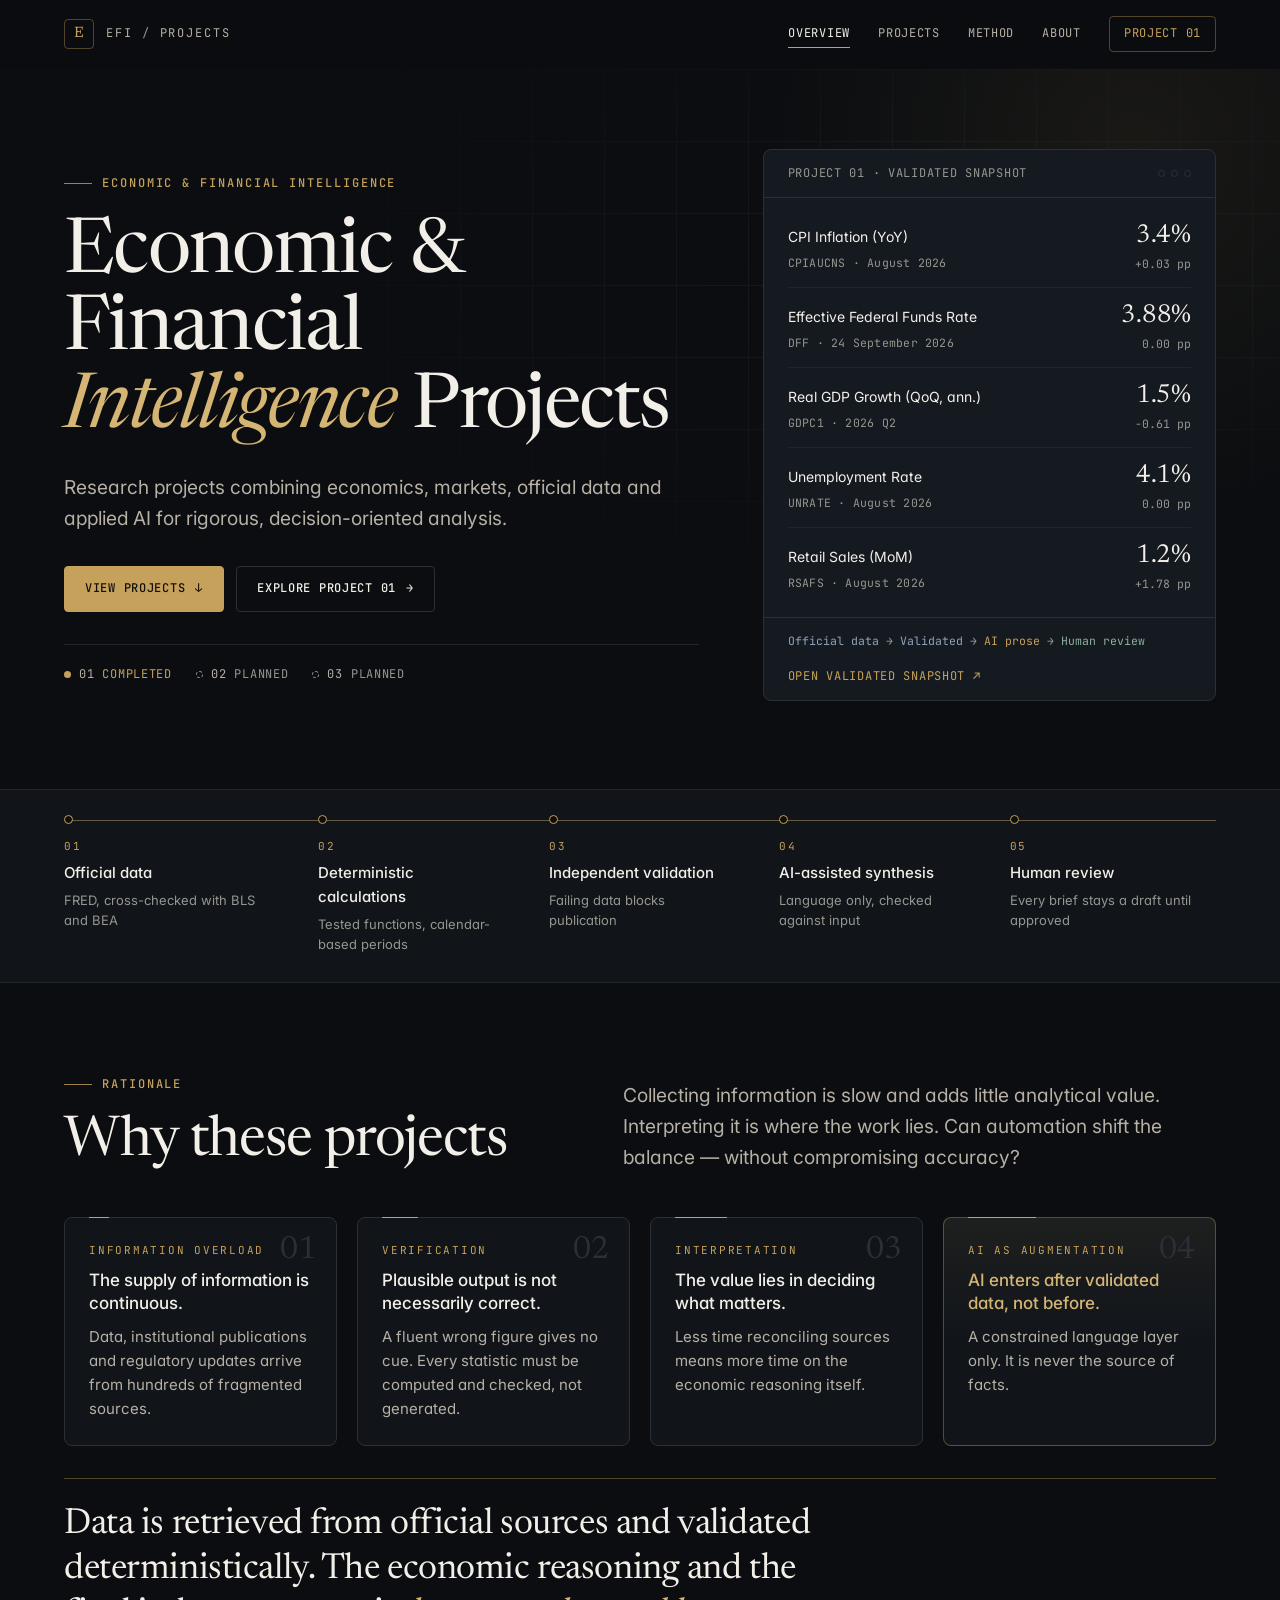
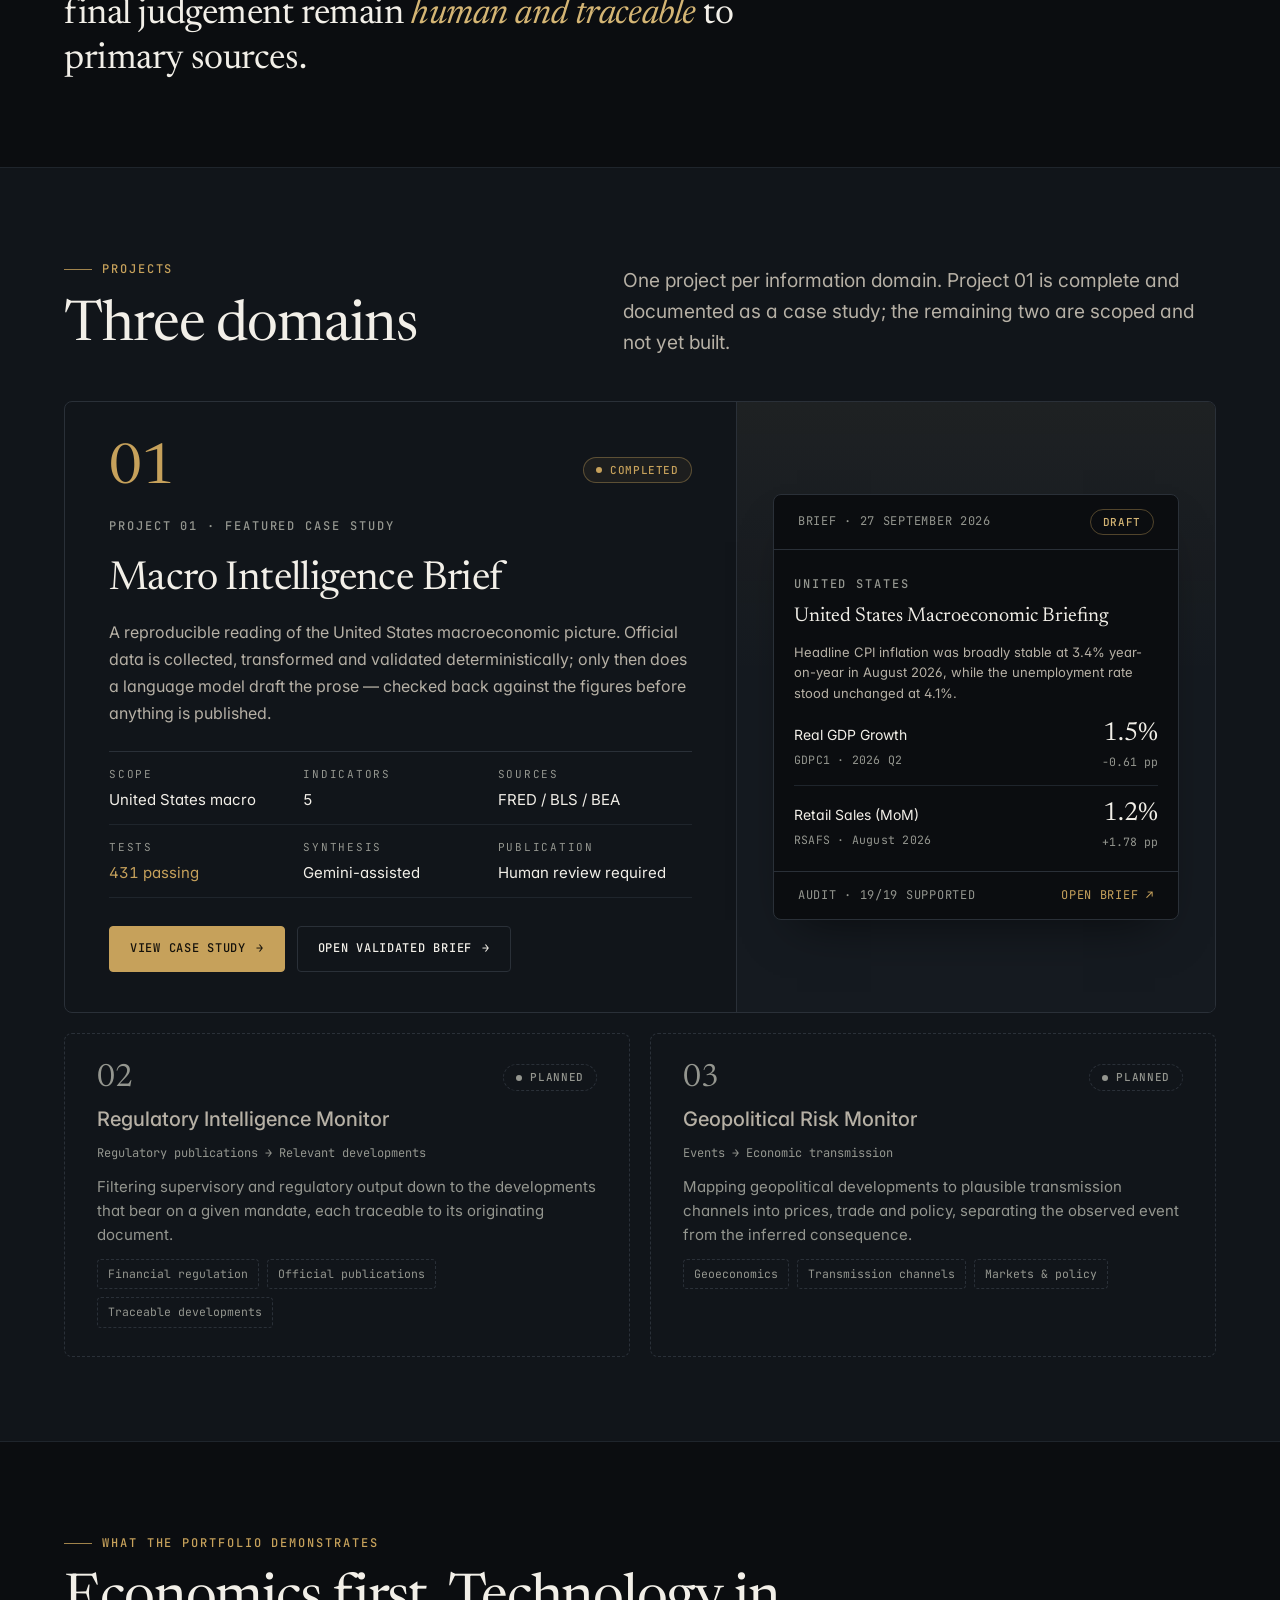
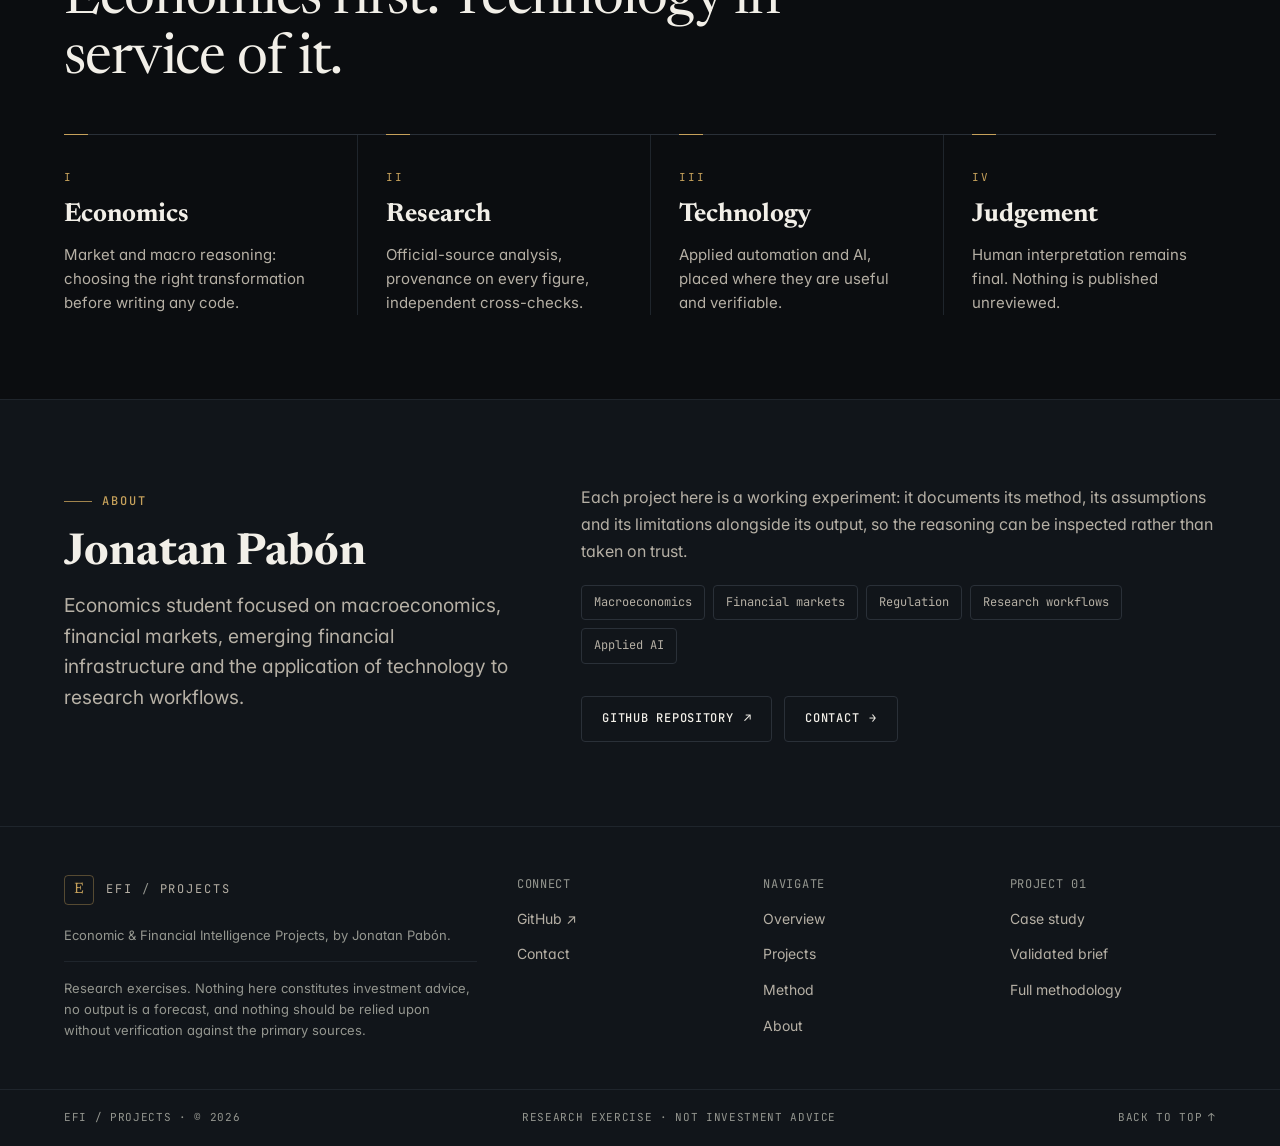
==== commit d2900472: "Refine portfolio hierarchy, interaction and research brief UX V2 refinement over f68cc0d; visual ide" ====
--- a/index.html
+++ b/index.html
@@ -4,7 +4,7 @@
   <meta charset="utf-8">
   <meta name="viewport" content="width=device-width, initial-scale=1">
   <title>Economic &amp; Financial Intelligence Projects</title>
-  <meta name="description" content="Projects exploring how economics, markets, official data and applied AI can be combined into rigorous research workflows.">
+  <meta name="description" content="Research projects combining economics, markets, official data and applied AI for rigorous, decision-oriented analysis. By Jonatan Pabón.">
   <meta name="theme-color" content="#0B0D10">
   <link rel="icon" href="data:image/svg+xml,%3Csvg xmlns='http://www.w3.org/2000/svg' viewBox='0 0 32 32'%3E%3Crect width='32' height='32' rx='4' fill='%230B0D10'/%3E%3Crect x='3.5' y='3.5' width='25' height='25' rx='3' fill='none' stroke='%23C6A15B'/%3E%3Ctext x='16' y='22' font-family='Georgia,serif' font-size='16' fill='%23C6A15B' text-anchor='middle'%3EE%3C/text%3E%3C/svg%3E">
 
@@ -60,8 +60,8 @@
           <p class="eyebrow eyebrow--gold eyebrow--rule">Economic &amp; Financial Intelligence</p>
           <h1 class="display-xl hero__title" id="hero-title">Economic &amp; Financial <em>Intelligence</em> Projects</h1>
           <p class="lede hero__lede">
-            Projects exploring how economics, markets, official data and applied AI can be
-            combined into rigorous research workflows.
+            Research projects combining economics, markets, official data and applied AI for
+            rigorous, decision-oriented analysis.
           </p>
           <div class="btn-group hero__ctas">
             <a class="btn btn--primary" href="#projects">View Projects <span class="btn__arrow" aria-hidden="true">&#8595;</span></a>
@@ -74,65 +74,67 @@
           </ul>
         </div>
 
-        <!-- Real Project 01 output: the five validated figures, as published -->
-        <aside class="panel panel--raised" aria-label="Project 01 validated snapshot">
-          <div class="panel__head">
+        <!-- Real Project 01 output: the five validated figures, as published.
+             The whole panel is one link to the validated brief. -->
+        <a class="panel panel--raised panel--link" href="01%20-%20Macro%20Intelligence%20Brief/derived/brief.html">
+          <span class="panel__head">
             <span class="label">Project 01 &middot; Validated snapshot</span>
             <span class="panel__dots" aria-hidden="true"><span></span><span></span><span></span></span>
-          </div>
-          <div class="panel__body">
-            <ul class="metric-list">
-              <li class="metric-row">
+          </span>
+          <span class="panel__body">
+            <span class="metric-list">
+              <span class="metric-row">
                 <span class="metric-row__name">CPI Inflation (YoY)</span>
                 <span class="metric-row__meta">CPIAUCNS &middot; August 2026</span>
                 <span class="metric-row__value"><span class="figure metric-row__figure">3.4%</span><span class="metric-row__change">+0.03 pp</span></span>
-              </li>
-              <li class="metric-row">
+              </span>
+              <span class="metric-row">
                 <span class="metric-row__name">Effective Federal Funds Rate</span>
                 <span class="metric-row__meta">DFF &middot; 24 September 2026</span>
                 <span class="metric-row__value"><span class="figure metric-row__figure">3.88%</span><span class="metric-row__change">0.00 pp</span></span>
-              </li>
-              <li class="metric-row">
+              </span>
+              <span class="metric-row">
                 <span class="metric-row__name">Real GDP Growth (QoQ, ann.)</span>
                 <span class="metric-row__meta">GDPC1 &middot; 2026 Q2</span>
                 <span class="metric-row__value"><span class="figure metric-row__figure">1.5%</span><span class="metric-row__change">&minus;0.61 pp</span></span>
-              </li>
-              <li class="metric-row">
+              </span>
+              <span class="metric-row">
                 <span class="metric-row__name">Unemployment Rate</span>
                 <span class="metric-row__meta">UNRATE &middot; August 2026</span>
                 <span class="metric-row__value"><span class="figure metric-row__figure">4.1%</span><span class="metric-row__change">0.00 pp</span></span>
-              </li>
-              <li class="metric-row">
+              </span>
+              <span class="metric-row">
                 <span class="metric-row__name">Retail Sales (MoM)</span>
                 <span class="metric-row__meta">RSAFS &middot; August 2026</span>
                 <span class="metric-row__value"><span class="figure metric-row__figure">1.2%</span><span class="metric-row__change">+1.78 pp</span></span>
-              </li>
-            </ul>
-          </div>
-          <div class="panel__foot">
-            <ul class="flow" aria-label="Pipeline summary">
-              <li class="flow__det">Official data</li>
-              <li class="flow__det">Validated</li>
-              <li class="flow__ai">AI prose</li>
-              <li class="flow__human">Human review</li>
-            </ul>
-          </div>
-        </aside>
-
-      </div>
-    </section>
-
-    <!-- ==================================================================
-         2. CREDIBILITY STRIP
-         ================================================================== -->
-    <section class="strip" aria-label="Method in five steps">
+              </span>
+            </span>
+          </span>
+          <span class="panel__foot panel__foot--cta">
+            <span class="flow" aria-hidden="true">
+              <span class="flow__det">Official data</span> &#8594;
+              <span class="flow__det">Validated</span> &#8594;
+              <span class="flow__ai">AI prose</span> &#8594;
+              <span class="flow__human">Human review</span>
+            </span>
+            <span class="panel__cta">Open validated snapshot <span class="panel__cta-arrow" aria-hidden="true">&#8599;</span></span>
+          </span>
+        </a>
+
+      </div>
+    </section>
+
+    <!-- ==================================================================
+         2. CREDIBILITY FLOW
+         ================================================================== -->
+    <section class="strip" aria-label="Method, as one connected flow">
       <div class="container">
-        <ol class="strip__list">
-          <li class="strip__item"><span class="strip__num">01</span><span class="strip__label">Official data</span><span class="strip__desc">FRED, cross-checked with BLS and BEA</span></li>
-          <li class="strip__item"><span class="strip__num">02</span><span class="strip__label">Deterministic calculations</span><span class="strip__desc">Tested functions, calendar-based periods</span></li>
-          <li class="strip__item"><span class="strip__num">03</span><span class="strip__label">Independent validation</span><span class="strip__desc">Failing data blocks publication</span></li>
-          <li class="strip__item"><span class="strip__num">04</span><span class="strip__label">AI-assisted synthesis</span><span class="strip__desc">Language only, checked against input</span></li>
-          <li class="strip__item"><span class="strip__num">05</span><span class="strip__label">Human review</span><span class="strip__desc">Every brief stays a draft until approved</span></li>
+        <ol class="strip__list flow-rail" data-reveal>
+          <li class="strip__item flow-rail__item"><span class="flow-rail__dot" aria-hidden="true"></span><span class="strip__num">01</span><span class="strip__label">Official data</span><span class="strip__desc">FRED, cross-checked with BLS and BEA</span></li>
+          <li class="strip__item flow-rail__item"><span class="flow-rail__dot" aria-hidden="true"></span><span class="strip__num">02</span><span class="strip__label">Deterministic calculations</span><span class="strip__desc">Tested functions, calendar-based periods</span></li>
+          <li class="strip__item flow-rail__item"><span class="flow-rail__dot" aria-hidden="true"></span><span class="strip__num">03</span><span class="strip__label">Independent validation</span><span class="strip__desc">Failing data blocks publication</span></li>
+          <li class="strip__item flow-rail__item"><span class="flow-rail__dot" aria-hidden="true"></span><span class="strip__num">04</span><span class="strip__label">AI-assisted synthesis</span><span class="strip__desc">Language only, checked against input</span></li>
+          <li class="strip__item flow-rail__item"><span class="flow-rail__dot" aria-hidden="true"></span><span class="strip__num">05</span><span class="strip__label">Human review</span><span class="strip__desc">Every brief stays a draft until approved</span></li>
         </ol>
       </div>
     </section>
@@ -155,29 +157,33 @@
         </div>
 
         <div class="grid grid--4">
-          <article class="insight" data-reveal>
-            <span class="insight__kicker">01 &middot; Information overload</span>
+          <article class="insight insight--step-1" data-reveal>
+            <span class="insight__num" aria-hidden="true">01</span>
+            <span class="insight__kicker">Information overload</span>
             <h3 class="insight__title">The supply of information is continuous.</h3>
-            <p class="insight__body">Economic data, institutional publications and regulatory updates arrive across hundreds of fragmented sources.</p>
-          </article>
-          <article class="insight" data-reveal>
-            <span class="insight__kicker">02 &middot; Verification</span>
+            <p class="insight__body">Data, institutional publications and regulatory updates arrive from hundreds of fragmented sources.</p>
+          </article>
+          <article class="insight insight--step-2" data-reveal>
+            <span class="insight__num" aria-hidden="true">02</span>
+            <span class="insight__kicker">Verification</span>
             <h3 class="insight__title">Plausible output is not necessarily correct.</h3>
-            <p class="insight__body">A fluent wrong figure gives the reader no cue. Every statistic has to be computed and checked, not generated.</p>
-          </article>
-          <article class="insight" data-reveal>
-            <span class="insight__kicker">03 &middot; Interpretation</span>
+            <p class="insight__body">A fluent wrong figure gives no cue. Every statistic must be computed and checked, not generated.</p>
+          </article>
+          <article class="insight insight--step-3" data-reveal>
+            <span class="insight__num" aria-hidden="true">03</span>
+            <span class="insight__kicker">Interpretation</span>
             <h3 class="insight__title">The value lies in deciding what matters.</h3>
-            <p class="insight__body">Less time retrieving and reconciling sources means more time on the economic reasoning itself.</p>
-          </article>
-          <article class="insight" data-reveal>
-            <span class="insight__kicker">04 &middot; AI as augmentation</span>
+            <p class="insight__body">Less time reconciling sources means more time on the economic reasoning itself.</p>
+          </article>
+          <article class="insight insight--step-4 insight--resolve" data-reveal>
+            <span class="insight__num" aria-hidden="true">04</span>
+            <span class="insight__kicker">AI as augmentation</span>
             <h3 class="insight__title">AI enters after validated data, not before.</h3>
-            <p class="insight__body">A language model is used only as a constrained language layer. It is not the source of facts.</p>
-          </article>
-        </div>
-
-        <div class="thesis mt-4" data-reveal>
+            <p class="insight__body">A constrained language layer only. It is never the source of facts.</p>
+          </article>
+        </div>
+
+        <div class="thesis mt-3" data-reveal>
           <p class="thesis__text">
             Data is retrieved from official sources and validated deterministically. The economic
             reasoning and the final judgement remain <em>human and traceable</em> to primary sources.
@@ -234,67 +240,75 @@
           </div>
 
           <div class="feature__aside">
-            <!-- Excerpt of the generated brief: title, date, first sentence and two rows, verbatim -->
-            <div class="mini-brief" aria-label="Excerpt from the validated brief">
-              <div class="panel__head">
+            <!-- Excerpt of the generated brief, verbatim; the window opens the brief -->
+            <a class="mini-brief mini-brief--link" href="01%20-%20Macro%20Intelligence%20Brief/derived/brief.html">
+              <span class="panel__head">
                 <span class="label">Brief &middot; 27 September 2026</span>
                 <span class="pill pill--draft">Draft</span>
-              </div>
-              <div class="mini-brief__body">
-                <p class="eyebrow">United States</p>
-                <p class="mini-brief__title">United States Macroeconomic Briefing</p>
-                <p class="mini-brief__text">
+              </span>
+              <span class="mini-brief__body">
+                <span class="eyebrow">United States</span>
+                <span class="mini-brief__title">United States Macroeconomic Briefing</span>
+                <span class="mini-brief__text">
                   Headline CPI inflation was broadly stable at 3.4% year-on-year in August 2026,
                   while the unemployment rate stood unchanged at 4.1%.
-                </p>
-                <ul class="metric-list mini-brief__rows">
-                  <li class="metric-row">
+                </span>
+                <span class="metric-list mini-brief__rows">
+                  <span class="metric-row">
                     <span class="metric-row__name">Real GDP Growth</span>
                     <span class="metric-row__meta">GDPC1 &middot; 2026 Q2</span>
                     <span class="metric-row__value"><span class="figure metric-row__figure">1.5%</span><span class="metric-row__change">&minus;0.61 pp</span></span>
-                  </li>
-                  <li class="metric-row">
+                  </span>
+                  <span class="metric-row">
                     <span class="metric-row__name">Retail Sales (MoM)</span>
                     <span class="metric-row__meta">RSAFS &middot; August 2026</span>
                     <span class="metric-row__value"><span class="figure metric-row__figure">1.2%</span><span class="metric-row__change">+1.78 pp</span></span>
-                  </li>
-                </ul>
-              </div>
-              <div class="panel__foot">
+                  </span>
+                </span>
+              </span>
+              <span class="panel__foot panel__foot--cta">
                 <span class="label">Audit &middot; 19/19 supported</span>
-                <span class="label">0 unsupported</span>
-              </div>
-            </div>
+                <span class="panel__cta">Open brief <span class="panel__cta-arrow" aria-hidden="true">&#8599;</span></span>
+              </span>
+            </a>
           </div>
         </article>
 
-        <!-- Planned: Projects 02 and 03 -->
-        <div class="grid grid--2 mt-3">
+        <!-- Planned: Projects 02 and 03. Tags describe scope, not features. -->
+        <div class="grid grid--2 mt-2">
           <article class="project-card" data-reveal aria-labelledby="p02-title">
             <div class="project-card__top">
               <span class="project-card__num" aria-hidden="true">02</span>
               <span class="pill pill--planned"><span class="pill__dot" aria-hidden="true"></span>Planned</span>
             </div>
-            <p class="eyebrow">Project 02 &middot; Financial regulation</p>
             <h3 class="project-card__title" id="p02-title">Regulatory Intelligence Monitor</h3>
             <p class="project-card__flow">Regulatory publications &#8594; Relevant developments</p>
             <p class="project-card__body">
               Filtering supervisory and regulatory output down to the developments that bear on a
               given mandate, each traceable to its originating document.
             </p>
+            <ul class="chips" aria-label="Planned scope">
+              <li class="chip chip--scope">Financial regulation</li>
+              <li class="chip chip--scope">Official publications</li>
+              <li class="chip chip--scope">Traceable developments</li>
+            </ul>
           </article>
           <article class="project-card" data-reveal aria-labelledby="p03-title">
             <div class="project-card__top">
               <span class="project-card__num" aria-hidden="true">03</span>
               <span class="pill pill--planned"><span class="pill__dot" aria-hidden="true"></span>Planned</span>
             </div>
-            <p class="eyebrow">Project 03 &middot; Geopolitics</p>
             <h3 class="project-card__title" id="p03-title">Geopolitical Risk Monitor</h3>
             <p class="project-card__flow">Events &#8594; Economic transmission</p>
             <p class="project-card__body">
               Mapping geopolitical developments to plausible transmission channels into prices,
               trade and policy, separating the observed event from the inferred consequence.
             </p>
+            <ul class="chips" aria-label="Planned scope">
+              <li class="chip chip--scope">Geoeconomics</li>
+              <li class="chip chip--scope">Transmission channels</li>
+              <li class="chip chip--scope">Markets &amp; policy</li>
+            </ul>
           </article>
         </div>
       </div>
@@ -341,26 +355,29 @@
       <div class="container about">
         <div data-reveal>
           <p class="eyebrow eyebrow--gold eyebrow--rule">About</p>
-          <h2 class="display-md mt-2" id="about-title">Economics, markets and applied technology.</h2>
+          <h2 class="person__name mt-2" id="about-title">Jonatan Pabón</h2>
+          <p class="lede person__role">
+            Economics student focused on macroeconomics, financial markets, emerging financial
+            infrastructure and the application of technology to research workflows.
+          </p>
         </div>
         <div data-reveal>
           <p class="body">
-            Economics student focused on financial markets and the intersection of economic
-            research with emerging technology. Each project here is a working experiment: it
-            documents its method, its assumptions and its limitations alongside its output.
-          </p>
-          <ul class="chips mt-3" aria-label="Focus areas">
+            Each project here is a working experiment: it documents its method, its assumptions and
+            its limitations alongside its output, so the reasoning can be inspected rather than
+            taken on trust.
+          </p>
+          <ul class="chips mt-2" aria-label="Focus areas">
             <li class="chip">Macroeconomics</li>
             <li class="chip">Financial markets</li>
             <li class="chip">Regulation</li>
             <li class="chip">Research workflows</li>
             <li class="chip">Applied AI</li>
           </ul>
-          <p class="small mt-3">
-            These projects are research exercises. Nothing here constitutes investment advice, no
-            output is a forecast, and nothing should be relied upon without verification against
-            the primary sources.
-          </p>
+          <div class="btn-group mt-3">
+            <a class="btn btn--ghost" href="https://github.com/jonapv/economic-financial-intelligence-portfolio" rel="noopener">GitHub repository <span class="btn__arrow" aria-hidden="true">&#8599;</span></a>
+            <a class="btn btn--ghost" href="mailto:workspace.jonatanpv@gmail.com">Contact <span class="btn__arrow" aria-hidden="true">&#8594;</span></a>
+          </div>
         </div>
       </div>
     </section>
@@ -371,13 +388,24 @@
        FOOTER
        ==================================================================== -->
   <footer class="site-footer">
-    <div class="container site-footer__grid">
+    <div class="container site-footer__grid site-footer__grid--4">
       <div>
         <a class="brand" href="#top">
           <span class="brand__mark" aria-hidden="true">E</span>
           <span class="brand__text">EFI <span>/</span> Projects</span>
         </a>
-        <p class="small mt-2">Economic &amp; Financial Intelligence Projects. Official data, deterministic validation, AI-assisted synthesis, human review.</p>
+        <p class="small mt-2">Economic &amp; Financial Intelligence Projects, by Jonatan Pabón.</p>
+        <p class="legal-note">
+          Research exercises. Nothing here constitutes investment advice, no output is a forecast,
+          and nothing should be relied upon without verification against the primary sources.
+        </p>
+      </div>
+      <div>
+        <p class="label">Connect</p>
+        <ul class="site-footer__links mt-1">
+          <li><a class="ext" href="https://github.com/jonapv/economic-financial-intelligence-portfolio" rel="noopener">GitHub</a></li>
+          <li><a href="mailto:workspace.jonatanpv@gmail.com">Contact</a></li>
+        </ul>
       </div>
       <div>
         <p class="label">Navigate</p>
@@ -399,9 +427,9 @@
     </div>
     <div class="site-footer__bar">
       <div class="container">
-        <span>EFI / Projects</span>
-        <span>Research exercise &middot; not investment advice</span>
-        <span class="tnum">&copy; <span data-current-year>2026</span></span>
+        <span>EFI / Projects &middot; <span class="tnum">&copy; <span data-current-year>2026</span></span></span>
+        <span>Research exercise &middot; Not investment advice</span>
+        <a class="back-to-top" href="#top">Back to top <span aria-hidden="true">&#8593;</span></a>
       </div>
     </div>
   </footer>
--- a/assets/css/base.css
+++ b/assets/css/base.css
@@ -26,6 +26,7 @@
      12. Tables
      13. Accordions, chips, notes
      14. Brief components
+     14b. V2 components (previews, flows, groups, snapshot)
      15. Footer
      16. Reveal and motion
    ========================================================================== */
@@ -47,7 +48,7 @@
   /* Type */
   --text:        #F2EFE8;
   --text-2:      #B6B0A5;
-  --text-3:      #8A8C88;   /* muted; kept above 4.5:1 on every surface */
+  --text-3:      #94968F;   /* muted; kept above 4.5:1 on every surface */
 
   /* Accent: champagne gold, an accent and never a fill */
   --gold:        #C6A15B;
@@ -58,13 +59,13 @@
   /* Layer coding: deterministic / AI-assisted / human */
   --det:         #8FA4BC;
   --det-line:    rgba(143, 164, 188, 0.36);
-  --det-wash:    rgba(143, 164, 188, 0.06);
+  --det-wash:    rgba(143, 164, 188, 0.09);
   --ai:          var(--gold);
   --ai-line:     var(--gold-line);
   --ai-wash:     var(--gold-wash);
   --human:       #8DB09C;
   --human-line:  rgba(141, 176, 156, 0.38);
-  --human-wash:  rgba(141, 176, 156, 0.06);
+  --human-wash:  rgba(141, 176, 156, 0.09);
 
   /* Fonts */
   --font-display: 'Newsreader', 'Iowan Old Style', 'Palatino Linotype', Georgia, serif;
@@ -78,7 +79,7 @@
   --container:   76rem;
   --narrow:      44rem;
   --gutter:      1rem;
-  --section-y:   4.5rem;
+  --section-y:   3.25rem;
   --header-h:    3.75rem;
   --radius:      4px;
   --radius-lg:   8px;
@@ -91,10 +92,10 @@
 }
 
 @media (min-width: 640px) {
-  :root { --gutter: 1.5rem; --section-y: 6rem; }
+  :root { --gutter: 1.5rem; --section-y: 4.25rem; }
 }
 @media (min-width: 1024px) {
-  :root { --gutter: 2rem; --section-y: 7.5rem; --header-h: 4.25rem; }
+  :root { --gutter: 2rem; --section-y: 5.25rem; --header-h: 4.25rem; }
 }
 
 /* --------------------------------------------------------------------------
@@ -140,6 +141,8 @@
 
 .tnum { font-variant-numeric: tabular-nums; }
 
+[hidden] { display: none !important; }
+
 .visually-hidden {
   position: absolute; width: 1px; height: 1px;
   padding: 0; margin: -1px; overflow: hidden;
@@ -175,9 +178,10 @@
 .section { padding-block: var(--section-y); border-top: 1px solid var(--line-soft); }
 .section--alt { background: var(--surface-1); }
 .section--flush { border-top: 0; }
-
-.section-head { max-width: 46rem; margin-bottom: 2.5rem; }
-@media (min-width: 1024px) { .section-head { margin-bottom: 3.5rem; } }
+.section--pt0 { padding-top: 0; }
+
+.section-head { max-width: 46rem; margin-bottom: 2rem; }
+@media (min-width: 1024px) { .section-head { margin-bottom: 2.75rem; } }
 .section-head--split {
   max-width: none;
   display: grid;
@@ -209,7 +213,7 @@
   align-items: center;
   gap: 0.625rem;
   font-family: var(--font-mono);
-  font-size: 0.6875rem;
+  font-size: 0.75rem;
   font-weight: 500;
   line-height: 1.4;
   text-transform: uppercase;
@@ -294,7 +298,7 @@
 
 .label {
   font-family: var(--font-mono);
-  font-size: 0.6875rem;
+  font-size: 0.75rem;
   text-transform: uppercase;
   letter-spacing: var(--track-wide);
   color: var(--text-3);
@@ -374,10 +378,10 @@
   position: relative;
   padding: 0.5rem 0.75rem;
   font-family: var(--font-mono);
-  font-size: 0.6875rem;
+  font-size: 0.75rem;
   text-transform: uppercase;
   letter-spacing: var(--track-wide);
-  color: var(--text-3);
+  color: var(--text-2);
   text-decoration: none;
   white-space: nowrap;
   transition: color var(--t-fast) var(--ease);
@@ -450,6 +454,7 @@
   height: 1px;
   width: 100%;
   background: var(--gold);
+  opacity: 0.55;
   transform: scaleX(0);
   transform-origin: left;
   pointer-events: none;
@@ -533,10 +538,10 @@
   align-items: center;
   gap: 0.5rem;
   font-family: var(--font-mono);
-  font-size: 0.625rem;
+  font-size: 0.6875rem;
   font-weight: 500;
   text-transform: uppercase;
-  letter-spacing: var(--track-widest);
+  letter-spacing: var(--track-wide);
   border: 1px solid var(--line);
   border-radius: 999px;
   padding: 0.3125rem 0.75rem;
@@ -563,7 +568,7 @@
   flex-wrap: wrap;
   gap: 0.5rem 1.5rem;
   font-family: var(--font-mono);
-  font-size: 0.6875rem;
+  font-size: 0.75rem;
   text-transform: uppercase;
   letter-spacing: var(--track-wide);
   color: var(--text-3);
@@ -628,10 +633,10 @@
 .metric-row:first-child { padding-top: 0; }
 .metric-row:last-child { border-bottom: 0; padding-bottom: 0; }
 .metric-row__name { font-size: 0.875rem; color: var(--text); }
-.metric-row__meta { grid-column: 1; font-family: var(--font-mono); font-size: 0.6875rem; color: var(--text-3); letter-spacing: 0.02em; }
+.metric-row__meta { grid-column: 1; font-family: var(--font-mono); font-size: 0.71875rem; color: var(--text-3); letter-spacing: 0.02em; }
 .metric-row__value { grid-row: 1 / span 2; grid-column: 2; text-align: right; }
 .metric-row__figure { font-size: 1.625rem; line-height: 1.1; }
-.metric-row__change { display: block; margin-top: 0.25rem; font-family: var(--font-mono); font-size: 0.6875rem; color: var(--text-3); }
+.metric-row__change { display: block; margin-top: 0.25rem; font-family: var(--font-mono); font-size: 0.71875rem; color: var(--text-3); }
 
 /* Metric card: a single labelled figure */
 .metric {
@@ -659,7 +664,7 @@
 }
 .meta-grid dt {
   font-family: var(--font-mono);
-  font-size: 0.625rem;
+  font-size: 0.6875rem;
   text-transform: uppercase;
   letter-spacing: var(--track-widest);
   color: var(--text-3);
@@ -676,11 +681,11 @@
    gives depth without imagery. */
 .hero {
   position: relative;
-  padding-top: 3.5rem;
-  padding-bottom: 4rem;
+  padding-top: 3rem;
+  padding-bottom: 3.5rem;
   overflow: hidden;
 }
-@media (min-width: 1024px) { .hero { padding-top: 6.5rem; padding-bottom: 7rem; } }
+@media (min-width: 1024px) { .hero { padding-top: 5rem; padding-bottom: 5.5rem; } }
 
 .hero::before {
   content: "";
@@ -718,8 +723,8 @@
 }
 .hero__title { margin-top: 1.5rem; }
 .hero__lede { margin-top: 1.5rem; }
-.hero__ctas { margin-top: 2.25rem; }
-.hero__status { margin-top: 2.25rem; padding-top: 1.25rem; border-top: 1px solid var(--line-soft); }
+.hero__ctas { margin-top: 2rem; }
+.hero__status { margin-top: 2rem; padding-top: 1.25rem; border-top: 1px solid var(--line-soft); }
 
 /* Credibility strip */
 .strip {
@@ -743,7 +748,7 @@
   .strip__item { padding: 1.75rem 1.5rem; border-left: 1px solid var(--line-soft); }
   .strip__item:first-child { border-left: 0; padding-left: 0; }
 }
-.strip__num { font-family: var(--font-mono); font-size: 0.625rem; letter-spacing: var(--track-widest); color: var(--gold); }
+.strip__num { font-family: var(--font-mono); font-size: 0.6875rem; letter-spacing: var(--track-widest); color: var(--gold); }
 .strip__label { font-size: 0.9375rem; font-weight: 500; color: var(--text); }
 .strip__desc { font-size: 0.8125rem; line-height: 1.5; color: var(--text-3); }
 
@@ -779,7 +784,7 @@
 /* Thesis callout: one serif statement with a gold rule */
 .thesis {
   position: relative;
-  padding: 2rem 0 0;
+  padding: 1.5rem 0 0;
   border-top: 1px solid var(--gold-line);
 }
 .thesis__text {
@@ -807,7 +812,7 @@
 
 .feature__main { padding: 1.5rem; }
 @media (min-width: 640px)  { .feature__main { padding: 2.25rem; } }
-@media (min-width: 1024px) { .feature__main { padding: 3rem; } }
+@media (min-width: 1024px) { .feature__main { padding: 2.5rem 2.75rem; } }
 
 .feature__top { display: flex; align-items: center; justify-content: space-between; gap: 1rem; flex-wrap: wrap; }
 .feature__num {
@@ -819,8 +824,8 @@
 }
 .feature__title { margin-top: 1.25rem; }
 .feature__desc { margin-top: 1rem; }
-.feature__meta { margin-top: 2rem; }
-.feature__ctas { margin-top: 2rem; }
+.feature__meta { margin-top: 1.5rem; }
+.feature__ctas { margin-top: 1.75rem; }
 
 .feature__aside {
   position: relative;
@@ -834,7 +839,7 @@
   justify-content: center;
 }
 @media (min-width: 640px)  { .feature__aside { padding: 2.25rem; } }
-@media (min-width: 1024px) { .feature__aside { border-top: 0; border-left: 1px solid var(--line); padding: 3rem 2.5rem; } }
+@media (min-width: 1024px) { .feature__aside { border-top: 0; border-left: 1px solid var(--line); padding: 2.5rem 2.25rem; } }
 
 /* Miniature brief preview (real content, shrunk) */
 .mini-brief {
@@ -855,14 +860,14 @@
 .project-card {
   display: flex;
   flex-direction: column;
-  gap: 1rem;
-  padding: 1.5rem;
+  gap: 0.75rem;
+  padding: 1.375rem 1.5rem;
   border: 1px dashed var(--line);
   border-radius: var(--radius-lg);
   background: transparent;
   transition: border-color var(--t-med) var(--ease), background-color var(--t-med) var(--ease);
 }
-@media (min-width: 1024px) { .project-card { padding: 2rem; } }
+@media (min-width: 1024px) { .project-card { padding: 1.75rem 2rem; } }
 .project-card:hover { border-color: #3A424C; background: rgba(21, 26, 32, 0.5); }
 .project-card__top { display: flex; align-items: center; justify-content: space-between; gap: 1rem; }
 .project-card__num { font-family: var(--font-display); font-size: 2rem; line-height: 1; color: var(--text-3); }
@@ -875,21 +880,37 @@
   display: grid;
   border-top: 1px solid var(--line);
 }
-@media (min-width: 640px)  { .pillars { grid-template-columns: repeat(2, minmax(0, 1fr)); } }
+@media (min-width: 360px)  { .pillars { grid-template-columns: repeat(2, minmax(0, 1fr)); column-gap: 1.25rem; } }
+@media (max-width: 639.98px) { .pillar { padding: 1.25rem 0; } .pillar__title { font-size: 1.375rem; } .pillar__body { font-size: 0.875rem; } }
 @media (min-width: 1024px) { .pillars { grid-template-columns: repeat(4, minmax(0, 1fr)); } }
 .pillar {
-  padding: 1.75rem 0;
+  position: relative;
+  padding: 1.5rem 0;
   border-bottom: 1px solid var(--line-soft);
 }
+.pillar::before {
+  content: "";
+  position: absolute;
+  left: 0;
+  top: -1px;
+  width: 1.5rem;
+  height: 1px;
+  background: var(--gold);
+  transition: width var(--t-slow) var(--ease);
+}
+.pillar:hover::before { width: calc(100% - 1.75rem); }
+.pillar:hover .pillar__title { color: var(--gold-2); }
 @media (min-width: 640px) {
-  .pillar { padding: 2rem 1.5rem 2rem 0; }
+  .pillar { padding: 1.75rem 1.5rem 1.75rem 0; }
 }
 @media (min-width: 1024px) {
-  .pillar { border-bottom: 0; padding: 2.25rem 1.75rem 0 0; }
+  .pillar { border-bottom: 0; padding: 1.75rem 1.75rem 0 0; }
   .pillar + .pillar { padding-left: 1.75rem; border-left: 1px solid var(--line-soft); }
-}
-.pillar__num { font-family: var(--font-mono); font-size: 0.625rem; letter-spacing: var(--track-widest); color: var(--gold); }
-.pillar__title { margin-top: 1rem; font-family: var(--font-display); font-size: 1.625rem; line-height: 1.15; color: var(--text); }
+  .pillar + .pillar::before { left: 1.75rem; }
+  .pillar + .pillar:hover::before { width: calc(100% - 3.5rem); }
+}
+.pillar__num { font-family: var(--font-mono); font-size: 0.6875rem; letter-spacing: var(--track-widest); color: var(--gold); }
+.pillar__title { margin-top: 0.75rem; font-family: var(--font-display); font-size: 1.625rem; line-height: 1.15; color: var(--text); transition: color var(--t-med) var(--ease); }
 .pillar__body { margin-top: 0.75rem; font-size: 0.9375rem; line-height: 1.6; color: var(--text-2); }
 
 /* About block */
@@ -908,7 +929,7 @@
   padding-bottom: 3.5rem;
   overflow: hidden;
 }
-@media (min-width: 1024px) { .page-hero { padding-top: 5rem; padding-bottom: 5.5rem; } }
+@media (min-width: 1024px) { .page-hero { padding-top: 4rem; padding-bottom: 4rem; } }
 .page-hero::before {
   content: "";
   position: absolute;
@@ -954,7 +975,7 @@
   margin-right: -1px;
   margin-bottom: -1px;
 }
-.fact dt { font-family: var(--font-mono); font-size: 0.625rem; text-transform: uppercase; letter-spacing: var(--track-widest); color: var(--text-3); }
+.fact dt { font-family: var(--font-mono); font-size: 0.6875rem; text-transform: uppercase; letter-spacing: var(--track-widest); color: var(--text-3); }
 .fact dd { margin-top: 0.5rem; font-size: 0.9375rem; line-height: 1.35; color: var(--text); }
 .fact dd.fact__big { font-family: var(--font-display); font-size: 1.75rem; line-height: 1; color: var(--gold); }
 
@@ -970,10 +991,12 @@
   border-radius: var(--radius-lg);
   background: var(--surface-1);
 }
-@media (min-width: 1024px) { .duo__col { padding: 2.25rem; } }
+@media (min-width: 1024px) { .duo__col { padding: 1.75rem 2rem; } }
+@media (min-width: 900px) { .duo--asym { grid-template-columns: minmax(0, 5fr) minmax(0, 7fr); } }
+.duo__col--plain { background: transparent; border-color: var(--line-soft); }
 .duo__col--accent { border-color: var(--gold-line); background: linear-gradient(180deg, var(--gold-wash), transparent 60%), var(--surface-1); }
-.duo__title { margin-top: 1rem; font-family: var(--font-display); font-size: 1.625rem; line-height: 1.2; color: var(--text); }
-.duo__col .body { margin-top: 1rem; }
+.duo__title { margin-top: 0.75rem; font-family: var(--font-display); font-size: 1.5rem; line-height: 1.2; color: var(--text); }
+.duo__col .body { margin-top: 0.75rem; }
 .duo__quote {
   margin-top: 1.25rem;
   padding-left: 1rem;
@@ -995,9 +1018,9 @@
     var(--surface-1);
   overflow: hidden;
 }
-@media (min-width: 1024px) { .principle { padding: 4rem 4rem; } }
+@media (min-width: 1024px) { .principle { padding: 3rem 3.5rem; } }
 .principle__grid { display: grid; gap: 2rem; }
-@media (min-width: 1024px) { .principle__grid { grid-template-columns: minmax(0, 7fr) minmax(0, 5fr); gap: 4rem; align-items: end; } }
+@media (min-width: 1024px) { .principle__grid { grid-template-columns: minmax(0, 7fr) minmax(0, 5fr); gap: 4rem; align-items: center; } }
 .principle__statement {
   margin-top: 1.25rem;
   font-family: var(--font-display);
@@ -1033,25 +1056,42 @@
 .indicator:hover { border-color: var(--gold-line); transform: translateY(-2px); }
 .indicator__top { display: flex; justify-content: space-between; align-items: center; gap: 0.5rem; }
 .indicator__series { font-family: var(--font-mono); font-size: 0.6875rem; letter-spacing: 0.04em; color: var(--gold); }
-.indicator__freq { font-family: var(--font-mono); font-size: 0.625rem; text-transform: uppercase; letter-spacing: var(--track-wide); color: var(--text-3); }
+.indicator__freq { font-family: var(--font-mono); font-size: 0.6875rem; text-transform: uppercase; letter-spacing: var(--track-wide); color: var(--text-3); }
 .indicator__name { margin-top: 1rem; font-size: 0.9375rem; font-weight: 500; color: var(--text); line-height: 1.35; }
-.indicator__value { margin-top: 1rem; font-size: 2.25rem; line-height: 1; }
+.indicator__value { margin-top: 0.875rem; font-size: 2.625rem; line-height: 1; }
 .indicator__period { margin-top: 0.5rem; font-family: var(--font-mono); font-size: 0.6875rem; color: var(--text-3); }
 .indicator__transform {
   margin-top: auto;
-  padding-top: 1rem;
+  padding: 0.75rem 0.875rem;
+  border: 1px solid var(--line-soft);
+  border-left: 2px solid var(--det-line);
+  border-radius: var(--radius);
+  background: var(--surface-2);
   font-size: 0.8125rem;
   line-height: 1.5;
-  color: var(--text-2);
-}
-.indicator__transform::before {
-  content: "";
+  color: var(--text);
+  transition: border-color var(--t-med) var(--ease);
+}
+.indicator__label {
   display: block;
-  margin-bottom: 0.875rem;
-  border-top: 1px solid var(--line-soft);
-}
+  margin-bottom: 0.25rem;
+  font-family: var(--font-mono);
+  font-size: 0.6875rem;
+  text-transform: uppercase;
+  letter-spacing: var(--track-wide);
+  color: var(--text-3);
+}
+.indicator__period { margin-bottom: 1rem; }
+.indicator:hover .indicator__transform { border-left-color: var(--det); }
 .indicators-grid { display: grid; gap: 1rem; }
-@media (min-width: 560px)  { .indicators-grid { grid-template-columns: repeat(2, minmax(0, 1fr)); } }
+@media (min-width: 360px)  { .indicators-grid { grid-template-columns: repeat(2, minmax(0, 1fr)); gap: 0.75rem; } }
+@media (max-width: 559.98px) {
+  .indicator { padding: 1rem; }
+  .indicator__value { font-size: 2.125rem; }
+  .indicator__transform { padding: 0.625rem 0.75rem; font-size: 0.78125rem; }
+}
+@media (min-width: 560px)  { .indicators-grid { gap: 1rem; } }
+@media (min-width: 360px) and (max-width: 899.98px) { .indicators-grid > .indicator:last-child:nth-child(odd) { grid-column: 1 / -1; } }
 @media (min-width: 900px)  { .indicators-grid { grid-template-columns: repeat(3, minmax(0, 1fr)); } }
 @media (min-width: 1200px) { .indicators-grid { grid-template-columns: repeat(5, minmax(0, 1fr)); } }
 
@@ -1157,8 +1197,16 @@
   border-radius: var(--radius-lg);
   overflow: hidden;
 }
-@media (min-width: 1024px) { .layer { padding: 2rem; } }
-.layer::before { content: ""; position: absolute; left: 0; right: 0; top: 0; height: 2px; }
+@media (min-width: 1024px) { .layer { padding: 1.75rem; } }
+.layer { transition: transform var(--t-med) var(--ease), border-color var(--t-med) var(--ease); }
+.layer:hover { transform: translateY(-2px); }
+.layer--det:hover   { border-color: var(--det-line); }
+.layer--ai:hover    { border-color: var(--ai-line); }
+.layer--human:hover { border-color: var(--human-line); }
+.layer--det .layer__role   { color: var(--det); }
+.layer--ai .layer__role    { color: var(--ai); }
+.layer--human .layer__role { color: var(--human); }
+.layer::before { content: ""; position: absolute; left: 0; right: 0; top: 0; height: 3px; }
 .layer--det::before   { background: var(--det); }
 .layer--ai::before    { background: var(--ai); }
 .layer--human::before { background: var(--human); }
@@ -1167,12 +1215,12 @@
 .layer--human { background: linear-gradient(180deg, var(--human-wash), transparent 40%), var(--surface-1); }
 .layer__title { margin-top: 1rem; font-family: var(--font-display); font-size: 1.5rem; line-height: 1.2; color: var(--text); }
 .layer__role { margin-top: 0.375rem; font-size: 0.875rem; color: var(--text-3); }
-.layer__list { list-style: none; margin-top: 1.25rem; }
+.layer__list { list-style: none; margin-top: 1rem; }
 .layer__list li {
   display: grid;
   grid-template-columns: 1.25rem minmax(0, 1fr);
   gap: 0.5rem;
-  padding-block: 0.5rem;
+  padding-block: 0.4375rem;
   border-top: 1px solid var(--line-soft);
   font-size: 0.9375rem;
   color: var(--text-2);
@@ -1188,7 +1236,7 @@
   display: grid;
   gap: 1.25rem;
 }
-@media (min-width: 1024px) { .output { grid-template-columns: minmax(0, 5fr) minmax(0, 7fr); gap: 2.5rem; align-items: stretch; } }
+@media (min-width: 1024px) { .output { grid-template-columns: minmax(0, 5fr) minmax(0, 7fr); gap: 2.5rem; align-items: start; } }
 
 /* Limitation cards */
 .limit {
@@ -1211,7 +1259,7 @@
   display: grid;
   grid-template-columns: 2.75rem minmax(0, 1fr);
   gap: 0.75rem;
-  padding-block: 1.75rem;
+  padding-block: 1.375rem;
   border-bottom: 1px solid var(--line-soft);
 }
 .lesson::before {
@@ -1228,10 +1276,11 @@
    11. Pipeline
    -------------------------------------------------------------------------- */
 .legend {
+  list-style: none;
   display: flex;
   flex-wrap: wrap;
   gap: 0.625rem;
-  margin-bottom: 1.5rem;
+  margin-bottom: 1rem;
 }
 
 .pipeline {
@@ -1241,6 +1290,7 @@
   counter-reset: stage;
 }
 @media (min-width: 640px)  { .pipeline { grid-template-columns: repeat(2, minmax(0, 1fr)); } }
+@media (max-width: 639.98px) { .stage { gap: 0.375rem; padding: 0.875rem 1rem; } }
 @media (min-width: 1024px) { .pipeline { grid-template-columns: repeat(3, minmax(0, 1fr)); gap: 1rem; } }
 
 .stage {
@@ -1248,7 +1298,7 @@
   display: flex;
   flex-direction: column;
   gap: 0.625rem;
-  padding: 1.25rem 1.25rem 1.375rem;
+  padding: 1rem 1.125rem 1.125rem;
   background: var(--surface-1);
   border: 1px solid var(--line);
   border-left: 2px solid var(--det-line);
@@ -1262,7 +1312,7 @@
 
 .stage__top { display: flex; align-items: center; justify-content: space-between; gap: 0.75rem; }
 .stage__num { font-family: var(--font-mono); font-size: 0.6875rem; letter-spacing: var(--track-widest); color: var(--text-3); }
-.stage__kind { font-family: var(--font-mono); font-size: 0.625rem; text-transform: uppercase; letter-spacing: var(--track-widest); }
+.stage__kind { font-family: var(--font-mono); font-size: 0.6875rem; text-transform: uppercase; letter-spacing: var(--track-widest); }
 .stage--det .stage__kind   { color: var(--det); }
 .stage--ai .stage__kind    { color: var(--ai); }
 .stage--human .stage__kind { color: var(--human); }
@@ -1342,7 +1392,7 @@
   font-weight: 500;
   text-transform: uppercase;
   letter-spacing: var(--track-wide);
-  font-size: 0.625rem;
+  font-size: 0.6875rem;
   color: var(--text-3);
   background: var(--surface-2);
   border-bottom: 1px solid var(--line);
@@ -1359,7 +1409,9 @@
 .data-table tbody tr:hover { background: var(--surface-2); }
 .data-table tr:last-child td { border-bottom: 0; }
 .data-table .num { font-family: var(--font-mono); font-variant-numeric: tabular-nums; white-space: nowrap; font-size: 0.8125rem; }
-.data-table .series { font-family: var(--font-mono); font-size: 0.75rem; color: var(--gold); }
+.data-table .series { font-family: var(--font-mono); font-size: 0.75rem; color: var(--text-3); }
+.data-table .period { color: var(--text-3); }
+.data-table .prev { color: var(--text-3); }
 .data-table .name { color: var(--text); font-weight: 500; }
 .data-table .value { font-family: var(--font-display); font-size: 1.25rem; color: var(--text); white-space: nowrap; font-variant-numeric: tabular-nums lining-nums; }
 .data-table .change { font-family: var(--font-mono); font-size: 0.8125rem; color: var(--gold-2); white-space: nowrap; }
@@ -1391,7 +1443,7 @@
     display: block;
     margin-bottom: 0.25rem;
     font-family: var(--font-mono);
-    font-size: 0.625rem;
+    font-size: 0.6875rem;
     font-weight: 400;
     text-transform: uppercase;
     letter-spacing: var(--track-widest);
@@ -1495,18 +1547,18 @@
    -------------------------------------------------------------------------- */
 .brief-head {
   position: relative;
-  padding-top: 2.5rem;
-  padding-bottom: 2rem;
-}
-@media (min-width: 1024px) { .brief-head { padding-top: 4rem; padding-bottom: 3rem; } }
+  padding-top: 2rem;
+  padding-bottom: 1.75rem;
+}
+@media (min-width: 1024px) { .brief-head { padding-top: 3rem; padding-bottom: 2.25rem; } }
 .brief-head__top { display: flex; flex-wrap: wrap; align-items: center; justify-content: space-between; gap: 1rem; }
 .brief-head__title { margin-top: 1.25rem; max-width: 52rem; }
-.brief-head__meta { margin-top: 2rem; }
+.brief-head__meta { margin-top: 1.5rem; }
 @media (min-width: 900px) { .brief-head__meta .meta-grid { grid-template-columns: repeat(4, minmax(0, 1fr)); } }
 
-.brief-layout { display: grid; gap: 2.5rem; padding-bottom: 5rem; }
+.brief-layout { display: grid; gap: 2.5rem; padding-bottom: 4rem; }
 @media (min-width: 1100px) {
-  .brief-layout { grid-template-columns: 13rem minmax(0, 1fr); gap: 4rem; }
+  .brief-layout { grid-template-columns: 11.5rem minmax(0, 1fr); gap: 3rem; }
 }
 .brief-toc { display: none; }
 @media (min-width: 1100px) {
@@ -1514,30 +1566,32 @@
   .brief-toc ol { list-style: none; border-left: 1px solid var(--line); }
   .brief-toc a {
     display: block;
-    padding: 0.4375rem 0 0.4375rem 1rem;
+    padding: 0.4375rem 0.5rem 0.4375rem 0.875rem;
     margin-left: -1px;
-    border-left: 1px solid transparent;
-    font-size: 0.8125rem;
-    color: var(--text-3);
+    border-left: 2px solid transparent;
+    font-size: 0.875rem;
+    line-height: 1.35;
+    color: var(--text-2);
     text-decoration: none;
     transition: color var(--t-fast) var(--ease), border-color var(--t-fast) var(--ease);
   }
-  .brief-toc a:hover, .brief-toc a.is-active { color: var(--text); border-left-color: var(--gold); }
-}
-
-.brief-block + .brief-block { margin-top: 3.5rem; }
+  .brief-toc a:hover { color: var(--text); border-left-color: var(--line); }
+  .brief-toc a.is-active { color: var(--text); border-left-color: var(--gold); background: var(--gold-wash); }
+}
+
+.brief-block + .brief-block { margin-top: 2.75rem; }
 .brief-block__head { display: flex; align-items: baseline; gap: 1rem; margin-bottom: 1.25rem; padding-bottom: 0.875rem; border-bottom: 1px solid var(--line); }
 .brief-block__title { font-family: var(--font-display); font-size: 1.625rem; font-weight: 400; line-height: 1.2; color: var(--text); }
 
 .summary-panel {
   position: relative;
-  padding: 1.5rem;
+  padding: 1.25rem 1.25rem;
   border: 1px solid var(--gold-line);
   border-radius: var(--radius-lg);
   background: linear-gradient(180deg, var(--gold-wash), transparent 70%), var(--surface-1);
 }
-@media (min-width: 1024px) { .summary-panel { padding: 2.25rem 2.5rem; } }
-.summary-panel .prose { max-width: 42rem; font-family: var(--font-display); font-size: clamp(1.1875rem, 2vw, 1.375rem); line-height: 1.55; color: var(--text); }
+@media (min-width: 1024px) { .summary-panel { padding: 1.5rem 1.75rem; } }
+.summary-panel .prose { max-width: 46rem; font-family: var(--font-display); font-size: clamp(1.125rem, 1.8vw, 1.25rem); line-height: 1.55; color: var(--text); }
 .summary-panel .prose + .prose { margin-top: 1rem; }
 
 .prose { font-size: 1.0625rem; line-height: 1.75; color: var(--text-2); max-width: 42rem; }
@@ -1548,7 +1602,7 @@
 .narrative__item {
   display: grid;
   gap: 1rem;
-  padding-block: 1.75rem;
+  padding-block: 1.25rem;
   border-bottom: 1px solid var(--line-soft);
 }
 @media (min-width: 768px) {
@@ -1556,7 +1610,7 @@
 }
 .narrative__num { font-family: var(--font-display); font-size: 1.5rem; line-height: 1.1; color: var(--gold); }
 .narrative__title { font-size: 1.0625rem; font-weight: 500; color: var(--text); margin-bottom: 0.5rem; }
-.narrative__source { margin-top: 0.875rem; font-family: var(--font-mono); font-size: 0.6875rem; letter-spacing: 0.02em; color: var(--text-3); }
+.narrative__source { margin-top: 0.625rem; font-family: var(--font-mono); font-size: 0.75rem; letter-spacing: 0.02em; color: var(--text-3); }
 .narrative__figure {
   display: flex;
   align-items: baseline;
@@ -1571,8 +1625,8 @@
   .narrative__head { display: contents; }
 }
 .narrative__value { font-family: var(--font-display); font-size: 1.75rem; line-height: 1; color: var(--text); font-variant-numeric: tabular-nums lining-nums; }
-.narrative__change { font-family: var(--font-mono); font-size: 0.6875rem; color: var(--gold-2); }
-.narrative__period { font-family: var(--font-mono); font-size: 0.625rem; text-transform: uppercase; letter-spacing: var(--track-wide); color: var(--text-3); }
+.narrative__change { font-family: var(--font-mono); font-size: 0.75rem; color: var(--gold-2); }
+.narrative__period { font-family: var(--font-mono); font-size: 0.6875rem; text-transform: uppercase; letter-spacing: var(--track-wide); color: var(--text-3); }
 
 .dev-list { list-style: none; counter-reset: dev; display: grid; gap: 0.625rem; }
 .dev-list li {
@@ -1590,8 +1644,12 @@
 }
 .dev-list li::before { content: counter(dev, decimal-leading-zero); font-family: var(--font-mono); font-size: 0.6875rem; color: var(--gold); padding-top: 0.2rem; }
 
-.aux-grid { display: grid; gap: 1rem; }
-@media (min-width: 900px) { .aux-grid { grid-template-columns: repeat(3, minmax(0, 1fr)); } }
+.aux-grid { display: grid; gap: 1rem; align-items: start; }
+@media (min-width: 900px) {
+  .aux-grid { grid-template-columns: repeat(2, minmax(0, 1fr)); }
+  .aux--wide { grid-column: 1 / -1; }
+}
+.aux--wide .aux__list { display: flex; flex-wrap: wrap; gap: 0.5rem 1.5rem; }
 .aux {
   display: flex;
   flex-direction: column;
@@ -1612,6 +1670,409 @@
 .aux__list li { padding-left: 0.875rem; border-left: 1px solid var(--line); }
 
 /* --------------------------------------------------------------------------
+   14b. V2 components
+
+   Clickable previews, connected flows, grouped scope notes and the brief's
+   snapshot strip. Every flow here draws only structure (rails, ticks,
+   ordering); none of it encodes a figure that is not already on the page.
+   -------------------------------------------------------------------------- */
+
+/* Clickable preview panel: a real link wrapping a preview. The affordance
+   label is always visible, so nothing depends on hover. */
+.panel--link,
+.mini-brief--link {
+  display: flex;
+  flex-direction: column;
+  color: inherit;
+  text-decoration: none;
+  transition: border-color var(--t-med) var(--ease), transform var(--t-med) var(--ease),
+              box-shadow var(--t-med) var(--ease);
+}
+.panel--link:hover,
+.panel--link:focus-visible,
+.mini-brief--link:hover,
+.mini-brief--link:focus-visible {
+  border-color: var(--gold-line);
+  transform: translateY(-3px);
+  box-shadow: 0 18px 40px -24px rgba(0, 0, 0, 0.7);
+}
+.feature:hover .mini-brief--link:not(:hover) { transform: none; }
+.panel__cta {
+  display: inline-flex;
+  align-items: center;
+  gap: 0.5rem;
+  font-family: var(--font-mono);
+  font-size: 0.75rem;
+  text-transform: uppercase;
+  letter-spacing: var(--track-wide);
+  color: var(--gold);
+  white-space: nowrap;
+}
+.panel__cta-arrow { transition: transform var(--t-med) var(--ease); }
+.panel--link:hover .panel__cta-arrow,
+.panel--link:focus-visible .panel__cta-arrow,
+.mini-brief--link:hover .panel__cta-arrow,
+.mini-brief--link:focus-visible .panel__cta-arrow { transform: translate(2px, -2px); }
+.panel__foot--cta { justify-content: space-between; }
+/* Inside a link the preview is built from spans; restore block flow */
+.panel--link .panel__body,
+.panel--link .metric-list,
+.mini-brief--link .mini-brief__body,
+.mini-brief--link .mini-brief__title,
+.mini-brief--link .mini-brief__text,
+.mini-brief--link .metric-list { display: block; }
+.panel--link .flow { display: block; font-family: var(--font-mono); font-size: 0.71875rem; color: var(--text-3); }
+
+/* Connected flow rail. Vertical below 1024px, horizontal above; a gold fill
+   runs along the rail once the strip is revealed. */
+.flow-rail { position: relative; }
+.flow-rail__item { position: relative; }
+.flow-rail__dot {
+  position: absolute;
+  width: 0.5625rem;
+  height: 0.5625rem;
+  border-radius: 50%;
+  background: var(--bg);
+  border: 1px solid var(--gold);
+  z-index: 1;
+}
+.flow-rail::before,
+.flow-rail::after {
+  content: "";
+  position: absolute;
+  pointer-events: none;
+}
+.flow-rail::before { background: var(--line); }
+.flow-rail::after  { background: var(--gold-line); transform-origin: left top; }
+
+@media (max-width: 1023.98px) {
+  .strip__list.flow-rail { grid-template-columns: minmax(0, 1fr); padding-block: 0.5rem; }
+  .strip .flow-rail::before,
+  .strip .flow-rail::after { left: 0.25rem; top: 1.5rem; bottom: 1.5rem; width: 1px; }
+  .strip .flow-rail__item { padding: 0.5rem 0 0.5rem 1.75rem; }
+  .strip .flow-rail__dot { left: 0; top: 0.8125rem; }
+  .strip__item { display: grid; grid-template-columns: 2rem minmax(0, 1fr); column-gap: 0.25rem; }
+  .strip__num { grid-row: 1 / span 2; padding-top: 0.2rem; }
+}
+@media (min-width: 1024px) {
+  .strip .flow-rail::before,
+  .strip .flow-rail::after { left: 0; right: 0; top: 1.875rem; height: 1px; }
+  .strip .flow-rail__item { padding-top: 3rem; }
+  .strip .flow-rail__dot { left: 1.5rem; top: 1.5625rem; }
+  .strip .flow-rail__item:first-child .flow-rail__dot { left: 0; }
+  .strip__item { border-left: 0 !important; }
+}
+@media (prefers-reduced-motion: no-preference) {
+  .js .flow-rail[data-reveal]::after { transform: scaleX(0); transition: transform 900ms var(--ease) 120ms; }
+  .js .flow-rail[data-reveal].is-visible::after { transform: none; }
+}
+@media (prefers-reduced-motion: no-preference) and (max-width: 1023.98px) {
+  .js .strip .flow-rail[data-reveal]::after { transform: scaleY(0); }
+  .js .strip .flow-rail[data-reveal].is-visible::after { transform: none; }
+}
+
+/* Rationale cards: a progression from problem to response. The accent rule
+   lengthens card by card; the last card, the response, carries the border. */
+.insight__num {
+  position: absolute;
+  right: 1.25rem;
+  top: 1rem;
+  font-family: var(--font-display);
+  font-size: 2rem;
+  line-height: 1;
+  color: var(--line);
+  transition: color var(--t-med) var(--ease);
+}
+.insight:hover .insight__num { color: var(--gold-line); }
+.insight--step-1::before { width: 1.25rem; }
+.insight--step-2::before { width: 2.25rem; }
+.insight--step-3::before { width: 3.25rem; }
+.insight--step-4::before { width: 4.25rem; }
+.insight--resolve { border-color: var(--gold-line); background: linear-gradient(180deg, var(--gold-wash), transparent 55%), var(--surface-1); }
+.insight--resolve .insight__title { color: var(--gold-2); }
+.insight { gap: 0.625rem; padding: 1.375rem 1.375rem 1.5rem; }
+@media (min-width: 1024px) { .insight { padding: 1.5rem; } }
+.insight__kicker { padding-right: 2.5rem; }
+
+/* Scope tags on planned projects: dashed, muted, never styled as features */
+.chip--scope {
+  border-style: dashed;
+  background: transparent;
+  color: var(--text-3);
+  font-size: 0.71875rem;
+  padding: 0.3125rem 0.625rem;
+}
+
+/* About */
+.person__name { font-family: var(--font-display); font-size: clamp(2rem, 4vw, 2.75rem); line-height: 1.1; color: var(--text); }
+.person__role { margin-top: 0.75rem; }
+
+/* Footer additions */
+.legal-note {
+  margin-top: 1rem;
+  padding-top: 1rem;
+  border-top: 1px solid var(--line-soft);
+  font-size: 0.8125rem;
+  line-height: 1.6;
+  color: var(--text-3);
+  max-width: 36rem;
+}
+.back-to-top { display: inline-flex; align-items: center; gap: 0.375rem; }
+.ext::after { content: " \2197"; }
+
+/* Nine-stage composition bar: one segment per real pipeline stage */
+.stage-bar {
+  list-style: none;
+  display: grid;
+  grid-template-columns: repeat(9, minmax(0, 1fr));
+  gap: 3px;
+}
+.stage-bar li {
+  height: 0.375rem;
+  border-radius: 1px;
+  background: var(--det);
+  opacity: 0.85;
+}
+.stage-bar li.is-ai    { background: var(--ai); opacity: 1; }
+.stage-bar li.is-human { background: var(--human); opacity: 1; }
+.stage-mix {
+  display: grid;
+  grid-template-columns: repeat(3, minmax(0, 1fr));
+  gap: 0.75rem;
+  margin-top: 0.875rem;
+  padding-bottom: 1rem;
+  border-bottom: 1px solid var(--line-soft);
+}
+.stage-mix dt { font-family: var(--font-mono); font-size: 0.6875rem; text-transform: uppercase; letter-spacing: var(--track-wide); line-height: 1.35; }
+.stage-mix dd { margin-top: 0.25rem; font-size: 1.375rem; }
+.stage-mix .is-det dt   { color: var(--det); }
+.stage-mix .is-ai dt    { color: var(--ai); }
+.stage-mix .is-human dt { color: var(--human); }
+.stage-mix + .metric-list { margin-top: 1rem; }
+
+/* Pipeline rail: numbered ticks above the stage grid */
+.pipeline-rail {
+  display: grid;
+  grid-template-columns: repeat(9, minmax(0, 1fr));
+  gap: 3px;
+  margin-bottom: 1rem;
+}
+.pipeline-rail li {
+  list-style: none;
+  padding-top: 0.5rem;
+  border-top: 2px solid var(--det);
+  font-family: var(--font-mono);
+  font-size: 0.6875rem;
+  color: var(--text-3);
+}
+.pipeline-rail li.is-ai    { border-top-color: var(--ai); color: var(--ai); }
+.pipeline-rail li.is-human { border-top-color: var(--human); color: var(--human); }
+@media (max-width: 639.98px) { .pipeline-rail { display: none; } }
+
+/* In-row connectors between stage cards */
+@media (min-width: 640px) {
+  .pipeline .stage::after {
+    content: "";
+    position: absolute;
+    top: 1.5rem;
+    right: calc(-0.75rem - 1px);
+    width: 0.75rem;
+    height: 1px;
+    background: var(--line);
+  }
+  .pipeline .stage:nth-child(2n)::after,
+  .pipeline .stage:last-child::after { display: none; }
+}
+@media (min-width: 1024px) {
+  .pipeline .stage::after { right: calc(-1rem - 1px); width: 1rem; }
+  .pipeline .stage:nth-child(2n)::after { display: block; }
+  .pipeline .stage:nth-child(3n)::after,
+  .pipeline .stage:last-child::after { display: none; }
+}
+.stage + .stage::before { content: ""; top: -0.75rem; left: 1.5rem; width: 1px; height: 0.75rem; padding: 0; background: var(--line); }
+@media (prefers-reduced-motion: no-preference) {
+  .js .pipeline[data-reveal] .stage { opacity: 0; transform: translateY(8px); transition: opacity var(--t-slow) var(--ease), transform var(--t-slow) var(--ease), border-color var(--t-med) var(--ease), background-color var(--t-med) var(--ease); }
+  .js .pipeline[data-reveal].is-visible .stage { opacity: 1; transform: none; }
+  .js .pipeline[data-reveal].is-visible .stage:hover { transform: translateY(-2px); }
+  .js .pipeline[data-reveal] { opacity: 1; transform: none; }
+  .pipeline .stage:nth-child(2) { transition-delay: 40ms; }
+  .pipeline .stage:nth-child(3) { transition-delay: 80ms; }
+  .pipeline .stage:nth-child(4) { transition-delay: 120ms; }
+  .pipeline .stage:nth-child(5) { transition-delay: 160ms; }
+  .pipeline .stage:nth-child(6) { transition-delay: 200ms; }
+  .pipeline .stage:nth-child(7) { transition-delay: 240ms; }
+  .pipeline .stage:nth-child(8) { transition-delay: 280ms; }
+  .pipeline .stage:nth-child(9) { transition-delay: 320ms; }
+  .pipeline.is-visible .stage:hover { transition-delay: 0ms; }
+}
+
+/* Quick facts with hierarchy: three primary figures, then context */
+.facts--tiered { display: block; }
+.facts__primary {
+  display: grid;
+  grid-template-columns: repeat(3, minmax(0, 1fr));
+  border-bottom: 1px solid var(--line);
+}
+.kpi { padding: 1.125rem 1.125rem 1rem; }
+.kpi + .kpi { border-left: 1px solid var(--line-soft); }
+@media (min-width: 1024px) { .kpi { padding: 1.375rem 1.5rem 1.25rem; } }
+.kpi dt { font-family: var(--font-mono); font-size: 0.6875rem; text-transform: uppercase; letter-spacing: var(--track-wide); color: var(--text-3); }
+.kpi dd { margin-top: 0.375rem; }
+.kpi__figure { display: block; font-family: var(--font-display); font-size: clamp(1.75rem, 4vw, 2.5rem); line-height: 1; color: var(--gold-2); font-variant-numeric: tabular-nums lining-nums; }
+.kpi__sub { display: block; margin-top: 0.375rem; font-size: 0.8125rem; color: var(--text-3); }
+.facts__secondary {
+  display: grid;
+  grid-template-columns: repeat(2, minmax(0, 1fr));
+}
+@media (min-width: 768px)  { .facts__secondary { grid-template-columns: repeat(3, minmax(0, 1fr)); } }
+@media (min-width: 1024px) { .facts__secondary { grid-template-columns: repeat(5, minmax(0, 1fr)); } }
+.facts__secondary .fact dd { font-size: 0.875rem; color: var(--text-2); }
+
+/* Validation story: superseded → cross-check → adopted */
+@media (min-width: 768px) {
+  .compare--bridged { grid-template-columns: minmax(0, 1fr) auto minmax(0, 1fr); }
+  .compare--bridged .compare__col + .compare__col { border-left: 0; }
+}
+.compare__bridge {
+  display: flex;
+  align-items: center;
+  justify-content: center;
+  gap: 0.625rem;
+  padding: 0.75rem 1rem;
+  background: var(--surface-2);
+  border-block: 1px solid var(--line);
+  font-family: var(--font-mono);
+  font-size: 0.6875rem;
+  text-transform: uppercase;
+  letter-spacing: var(--track-wide);
+  color: var(--text-2);
+}
+.compare__bridge-arrow { color: var(--gold); }
+@media (min-width: 768px) {
+  .compare__bridge {
+    flex-direction: column;
+    padding: 1rem 0.875rem;
+    border-block: 0;
+    border-inline: 1px solid var(--line);
+    text-align: center;
+    max-width: 8.5rem;
+  }
+}
+.compare__verdict {
+  display: inline-block;
+  margin-top: 0.875rem;
+  font-family: var(--font-mono);
+  font-size: 0.6875rem;
+  text-transform: uppercase;
+  letter-spacing: var(--track-wide);
+  color: var(--text-3);
+}
+.compare__col--adopted .compare__verdict { color: var(--gold); }
+.compare__figure { font-size: clamp(2.75rem, 7vw, 4rem); }
+@media (min-width: 1024px) { .compare__col { padding: 2rem 2.25rem; } }
+
+/* Sequential steps with a top rail and numbered nodes */
+.steps {
+  list-style: none;
+  display: grid;
+  gap: 0;
+  counter-reset: step;
+}
+@media (min-width: 768px)  { .steps { grid-template-columns: repeat(2, minmax(0, 1fr)); column-gap: 1.5rem; } }
+@media (min-width: 1024px) { .steps { grid-template-columns: repeat(3, minmax(0, 1fr)); column-gap: 1.75rem; } }
+.step {
+  counter-increment: step;
+  position: relative;
+  padding: 1.125rem 0 1.125rem 2.5rem;
+  border-top: 1px solid var(--line);
+}
+.step::before {
+  content: counter(step, decimal-leading-zero);
+  position: absolute;
+  left: 0;
+  top: 1.125rem;
+  font-family: var(--font-mono);
+  font-size: 0.75rem;
+  color: var(--text-3);
+}
+.step::after {
+  content: "";
+  position: absolute;
+  left: 0;
+  top: -1px;
+  width: 1.5rem;
+  height: 1px;
+  background: var(--text-3);
+}
+.step--resolve::before { color: var(--gold); }
+.step--resolve::after  { background: var(--gold); width: 100%; }
+.step__title { font-size: 0.9375rem; font-weight: 500; color: var(--text); line-height: 1.35; }
+.step__body { margin-top: 0.3125rem; font-size: 0.875rem; line-height: 1.55; color: var(--text-2); }
+
+/* Limitations grouped into families */
+.limit-groups { display: grid; gap: 1rem; }
+@media (min-width: 640px)  { .limit-groups { grid-template-columns: repeat(2, minmax(0, 1fr)); } }
+@media (min-width: 1024px) { .limit-groups { grid-template-columns: repeat(4, minmax(0, 1fr)); gap: 1.25rem; } }
+.limit-group {
+  padding: 1.125rem 1.25rem 0.5rem;
+  border: 1px solid var(--line-soft);
+  border-radius: var(--radius-lg);
+  transition: border-color var(--t-med) var(--ease), background-color var(--t-med) var(--ease);
+}
+.limit-group:hover { border-color: var(--line); background: var(--surface-1); }
+.limit-group__title { padding-bottom: 0.625rem; border-bottom: 1px solid var(--line-soft); }
+.limit-group .limit { padding: 0.875rem 0; border: 0; border-radius: 0; }
+.limit-group .limit + .limit { border-top: 1px solid var(--line-soft); }
+.limit-group .limit:hover { background: transparent; }
+
+/* Evidence links: primary buttons, then a quiet secondary list */
+.link-list { list-style: none; display: grid; gap: 0; border-top: 1px solid var(--line-soft); }
+.link-list a {
+  display: flex;
+  align-items: center;
+  justify-content: space-between;
+  gap: 1rem;
+  padding: 0.6875rem 0;
+  border-bottom: 1px solid var(--line-soft);
+  font-size: 0.875rem;
+  color: var(--text-2);
+  text-decoration: none;
+  transition: color var(--t-fast) var(--ease), padding-left var(--t-med) var(--ease);
+}
+.link-list a:hover { color: var(--gold-2); padding-left: 0.375rem; }
+.link-list__arrow { color: var(--text-3); }
+
+/* Brief: header actions and the snapshot strip */
+.btn--sm { min-height: 2.5rem; padding: 0.5rem 0.875rem; font-size: 0.71875rem; }
+.brief-actions { margin-top: 1.25rem; }
+.snapshot {
+  list-style: none;
+  display: grid;
+  grid-template-columns: repeat(2, minmax(0, 1fr));
+  margin-top: 1rem;
+  border: 1px solid var(--line);
+  border-radius: var(--radius-lg);
+  background: var(--surface-1);
+  overflow: hidden;
+}
+@media (min-width: 560px) { .snapshot { grid-template-columns: repeat(3, minmax(0, 1fr)); } }
+@media (min-width: 900px) { .snapshot { grid-template-columns: repeat(5, minmax(0, 1fr)); } }
+.snapshot__item {
+  padding: 0.875rem 1rem;
+  border-right: 1px solid var(--line-soft);
+  border-bottom: 1px solid var(--line-soft);
+  margin-right: -1px;
+  margin-bottom: -1px;
+}
+.snapshot__label { display: block; font-family: var(--font-mono); font-size: 0.6875rem; text-transform: uppercase; letter-spacing: var(--track-wide); color: var(--text-3); }
+.snapshot__value { display: block; margin-top: 0.25rem; font-family: var(--font-display); font-size: 1.625rem; line-height: 1.1; color: var(--text); font-variant-numeric: tabular-nums lining-nums; }
+.snapshot__period { display: block; margin-top: 0.125rem; font-family: var(--font-mono); font-size: 0.6875rem; color: var(--text-3); }
+.dev-list--compact { gap: 0; }
+.dev-list--compact li { border: 0; border-radius: 0; background: transparent; padding: 0.5rem 0; border-top: 1px solid var(--line-soft); }
+.dev-list--compact li:first-child { border-top: 0; }
+.aux__text { color: var(--text-2); }
+
+/* --------------------------------------------------------------------------
    15. Footer
    -------------------------------------------------------------------------- */
 .site-footer {
@@ -1621,9 +2082,11 @@
 .site-footer__grid {
   display: grid;
   gap: 2rem;
-  padding-block: 3.5rem;
+  padding-block: 3rem;
 }
 @media (min-width: 768px) { .site-footer__grid { grid-template-columns: minmax(0, 5fr) minmax(0, 3fr) minmax(0, 4fr); gap: 3rem; } }
+@media (min-width: 768px) { .site-footer__grid--4 { grid-template-columns: minmax(0, 5fr) repeat(3, minmax(0, 2.5fr)); gap: 2.5rem; } }
+@media (max-width: 767.98px) { .site-footer__grid--4 { grid-template-columns: repeat(2, minmax(0, 1fr)); } .site-footer__grid--4 > :first-child { grid-column: 1 / -1; } }
 .site-footer__links { list-style: none; display: grid; gap: 0.625rem; }
 .site-footer__links a { font-size: 0.875rem; color: var(--text-2); text-decoration: none; transition: color var(--t-fast) var(--ease); }
 .site-footer__links a:hover { color: var(--gold); }
@@ -1637,7 +2100,7 @@
   justify-content: space-between;
   gap: 0.5rem 1.5rem;
   font-family: var(--font-mono);
-  font-size: 0.625rem;
+  font-size: 0.6875rem;
   text-transform: uppercase;
   letter-spacing: var(--track-wide);
   color: var(--text-3);
@@ -1670,7 +2133,49 @@
   }
 }
 
+/* --------------------------------------------------------------------------
+   17. Print
+
+   Tuned for the validated brief (Print / Save PDF), but safe for every page:
+   white paper, dark ink, no navigation or controls, no clipped cards.
+   -------------------------------------------------------------------------- */
 @media print {
-  .site-header, .subnav, .brief-toc, .progress { display: none; }
-  body { background: #fff; color: #000; }
-}
+  @page { margin: 16mm 14mm; }
+  :root {
+    --bg: #fff; --surface-1: #fff; --surface-2: #f6f5f2; --surface-3: #f6f5f2;
+    --line: #cfccc4; --line-soft: #e2dfd8;
+    --text: #111; --text-2: #2a2a2a; --text-3: #555;
+    --gold: #7a5c1e; --gold-2: #7a5c1e; --gold-line: #b89a5c; --gold-wash: transparent;
+    --det: #44556a; --human: #3d5e4b;
+  }
+  :root { color-scheme: light; }
+  html { scroll-behavior: auto; background: #fff; }
+  body { background: #fff; color: #111; font-size: 10.5pt; overflow: visible; }
+  .site-header, .subnav, .brief-toc, .progress, .skip-link, .brief-actions,
+  .btn, .no-print { display: none !important; }
+  .container { max-width: none; padding-inline: 0; }
+  .brief-layout { display: block; padding-bottom: 0; }
+  .brief-head { padding-top: 0; }
+  .js [data-reveal] { opacity: 1 !important; transform: none !important; }
+  .summary-panel, .table-wrap, .aux, .snapshot, .accordion, .narrative__figure { background: #fff !important; box-shadow: none; }
+  .summary-panel, .snapshot, .narrative__item, .aux, .data-table tr, .brief-block__head { break-inside: avoid; }
+  .brief-block__head { break-after: avoid; }
+  .brief-block + .brief-block { margin-top: 1.5rem; }
+  .table-wrap { overflow: visible; }
+  .data-table { font-size: 9.5pt; }
+  .data-table tbody tr:hover { background: none; }
+  /* Print the data table as a table, never as stacked cards */
+  .table-wrap--stack { border: 1px solid var(--line); }
+  .data-table--stack thead { position: static; width: auto; height: auto; overflow: visible; clip: auto; display: table-header-group; }
+  .data-table--stack { display: table; }
+  .data-table--stack tbody { display: table-row-group; }
+  .data-table--stack tr { display: table-row; padding: 0; margin: 0; border: 0; }
+  .data-table--stack td { display: table-cell; padding: 0.4rem 0.6rem; border-bottom: 1px solid var(--line-soft); }
+  .data-table--stack td[data-label]::before { display: none; }
+  .data-table--stack caption { display: table-caption; }
+  .accordion > summary::after { display: none; }
+  .accordion:not([open]) { display: none; }
+  .site-footer { background: #fff; }
+  .site-footer__bar .container { min-height: 0; }
+  a { text-decoration: none; }
+}
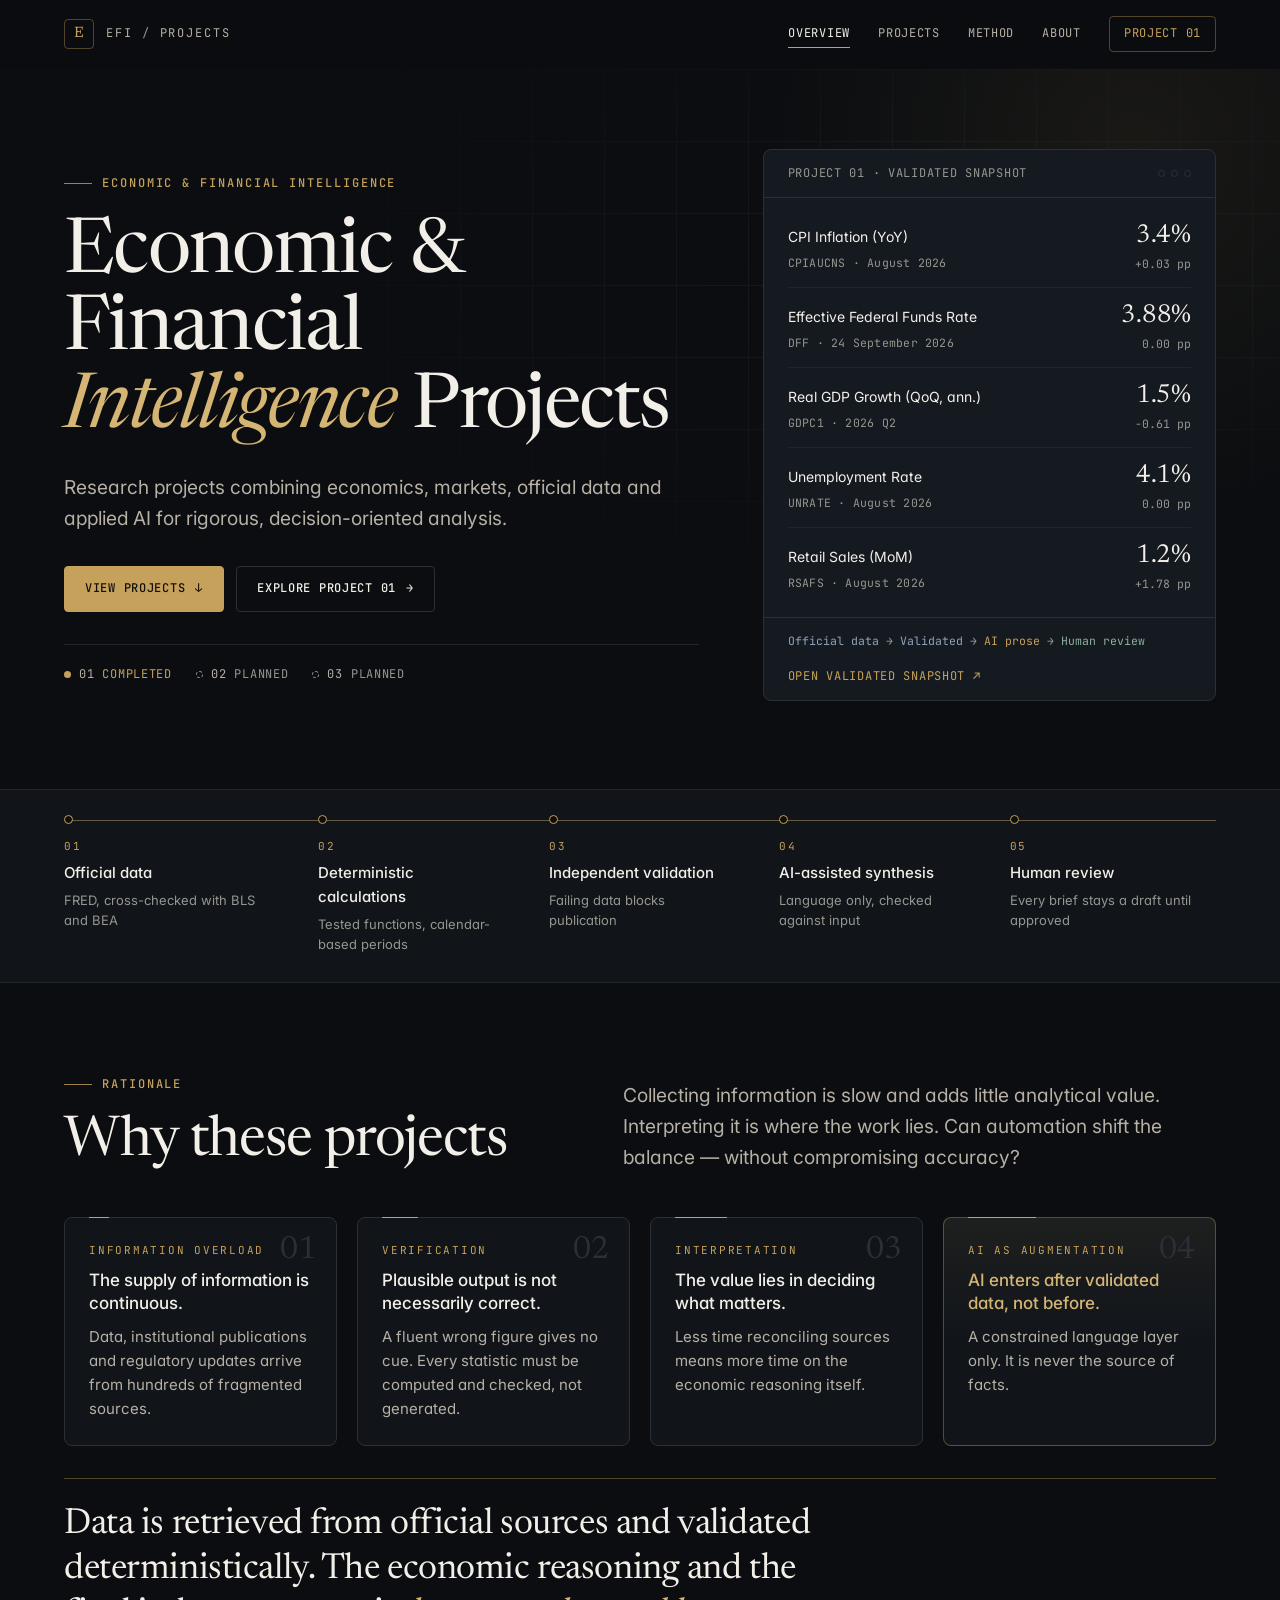
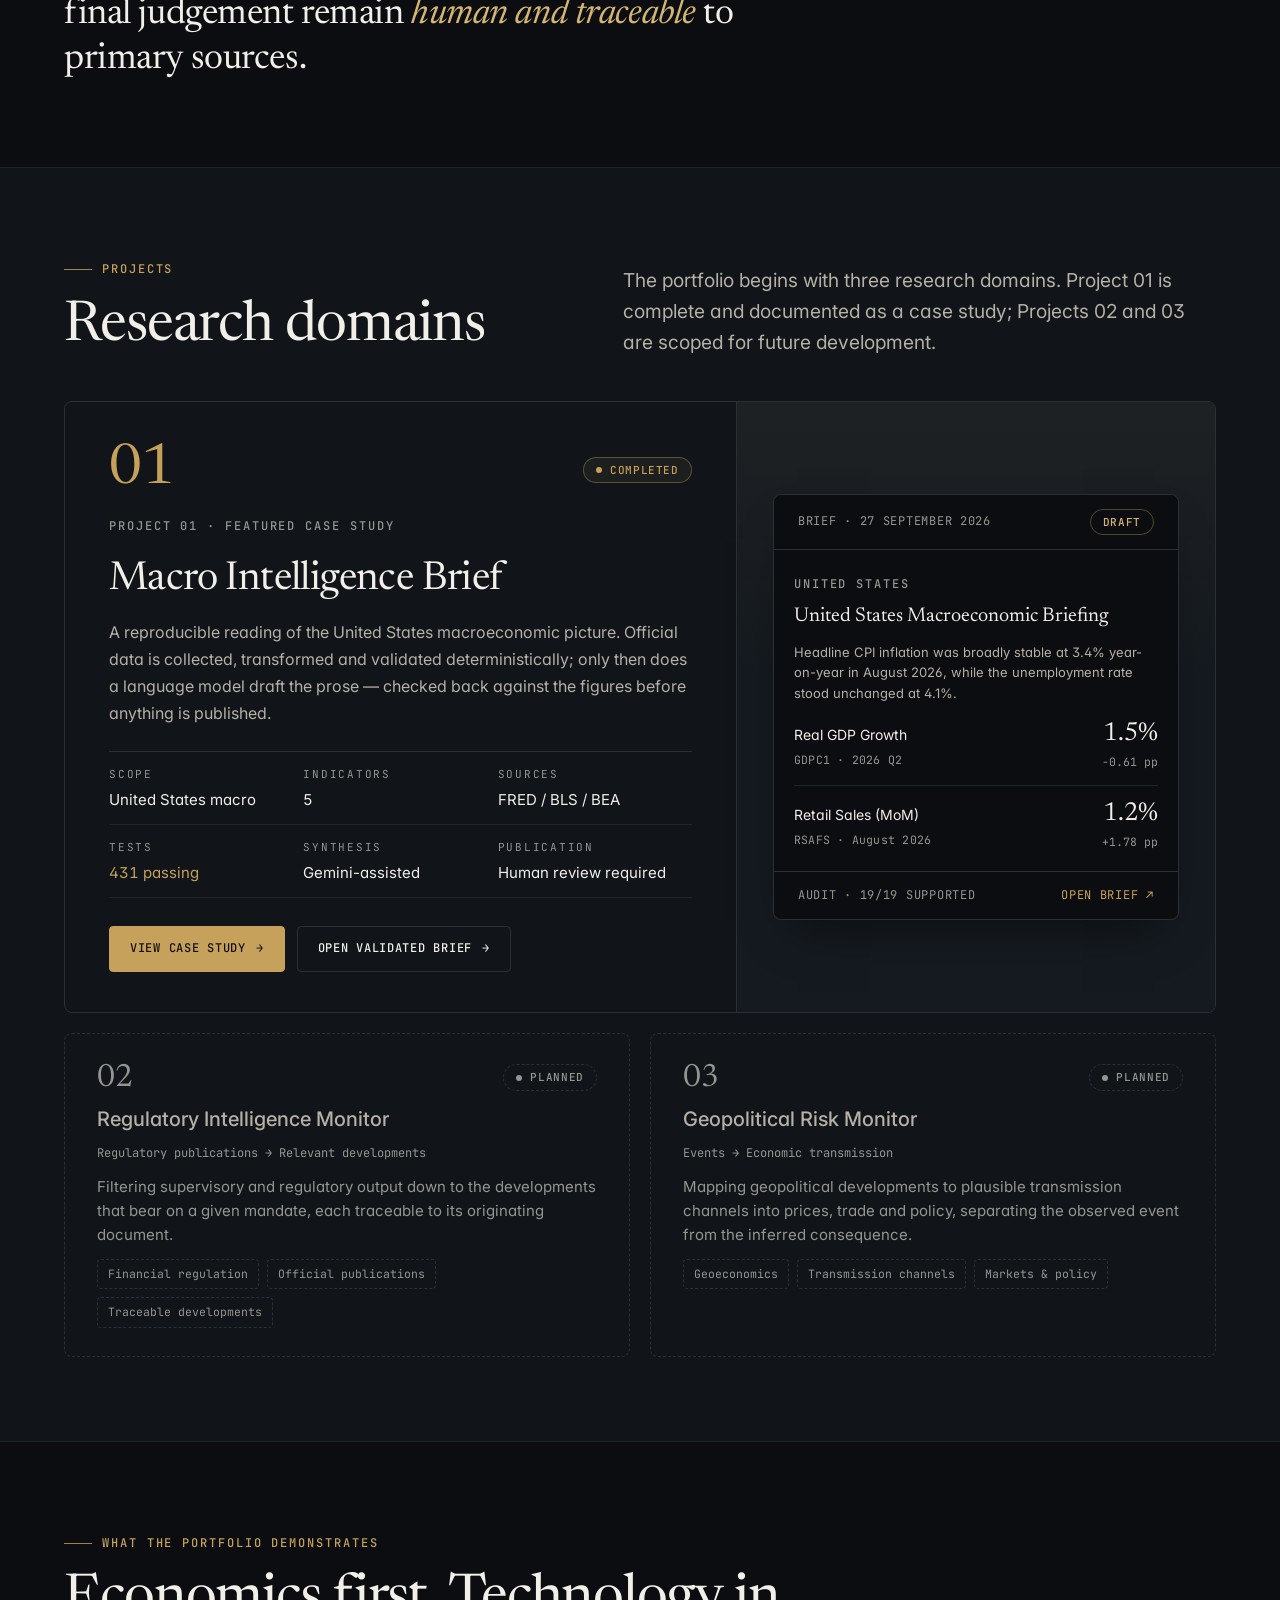
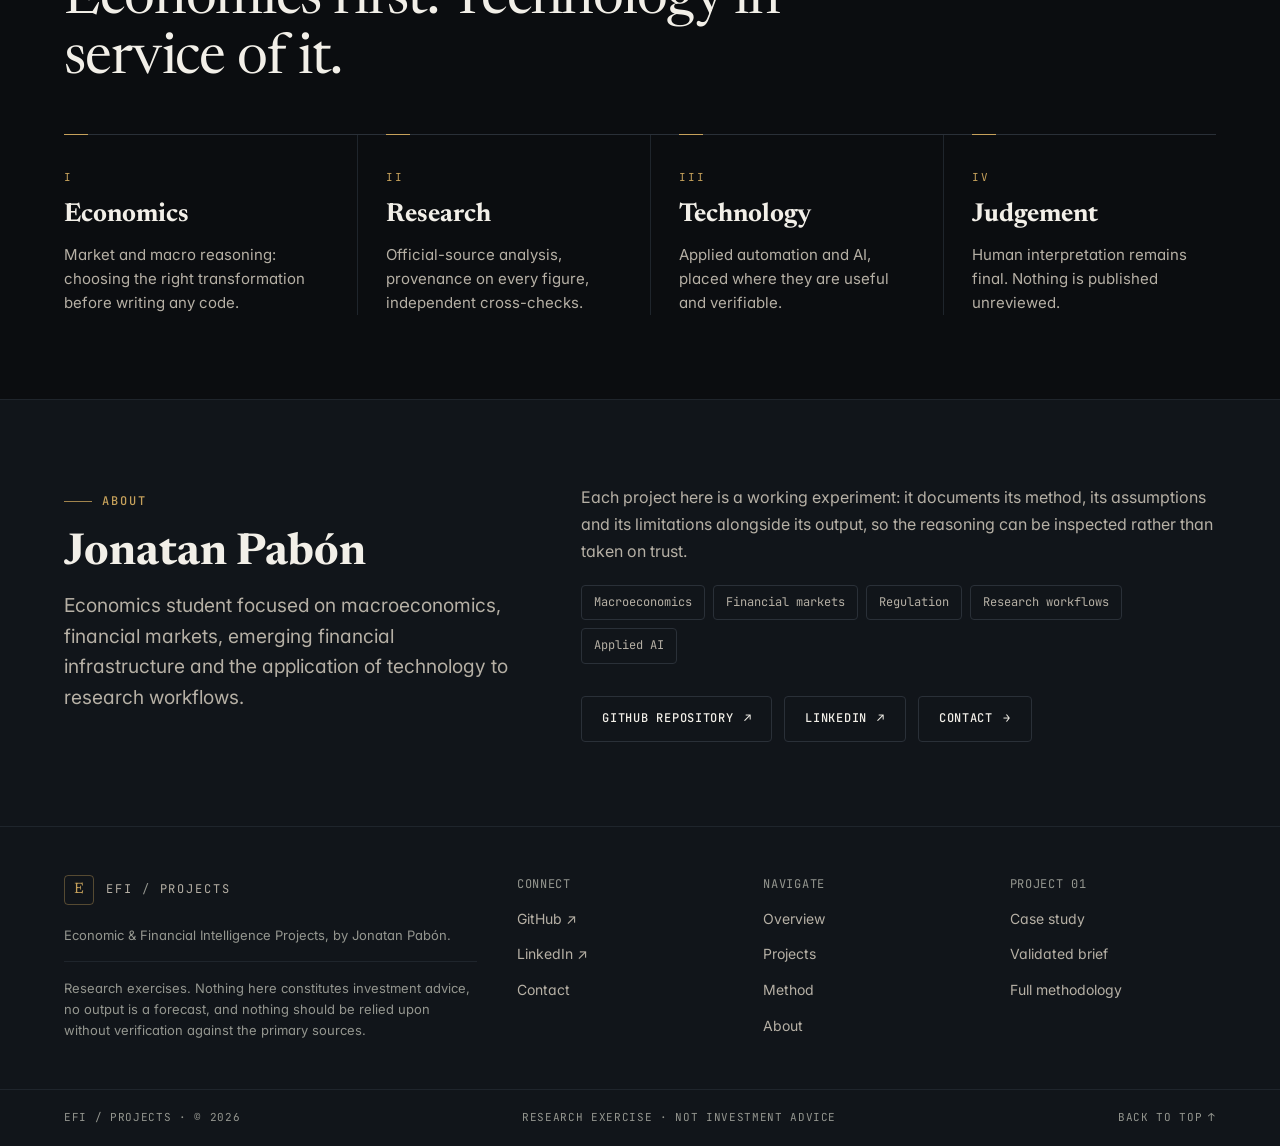
==== commit 6dc02300: "Add LinkedIn and future-proof the landing project section - LinkedIn profile in the About CTA group " ====
--- a/index.html
+++ b/index.html
@@ -200,11 +200,11 @@
         <div class="section-head section-head--split" data-reveal>
           <div>
             <p class="eyebrow eyebrow--gold eyebrow--rule">Projects</p>
-            <h2 class="display-lg mt-2" id="projects-title">Three domains</h2>
+            <h2 class="display-lg mt-2" id="projects-title">Research domains</h2>
           </div>
           <p class="lede">
-            One project per information domain. Project 01 is complete and documented as a case
-            study; the remaining two are scoped and not yet built.
+            The portfolio begins with three research domains. Project 01 is complete and documented
+            as a case study; Projects 02 and 03 are scoped for future development.
           </p>
         </div>
 
@@ -376,6 +376,7 @@
           </ul>
           <div class="btn-group mt-3">
             <a class="btn btn--ghost" href="https://github.com/jonapv/economic-financial-intelligence-portfolio" rel="noopener">GitHub repository <span class="btn__arrow" aria-hidden="true">&#8599;</span></a>
+            <a class="btn btn--ghost" href="https://www.linkedin.com/in/jonatanpabon/" rel="noopener">LinkedIn <span class="btn__arrow" aria-hidden="true">&#8599;</span></a>
             <a class="btn btn--ghost" href="mailto:workspace.jonatanpv@gmail.com">Contact <span class="btn__arrow" aria-hidden="true">&#8594;</span></a>
           </div>
         </div>
@@ -404,6 +405,7 @@
         <p class="label">Connect</p>
         <ul class="site-footer__links mt-1">
           <li><a class="ext" href="https://github.com/jonapv/economic-financial-intelligence-portfolio" rel="noopener">GitHub</a></li>
+          <li><a class="ext" href="https://www.linkedin.com/in/jonatanpabon/" rel="noopener">LinkedIn</a></li>
           <li><a href="mailto:workspace.jonatanpv@gmail.com">Contact</a></li>
         </ul>
       </div>
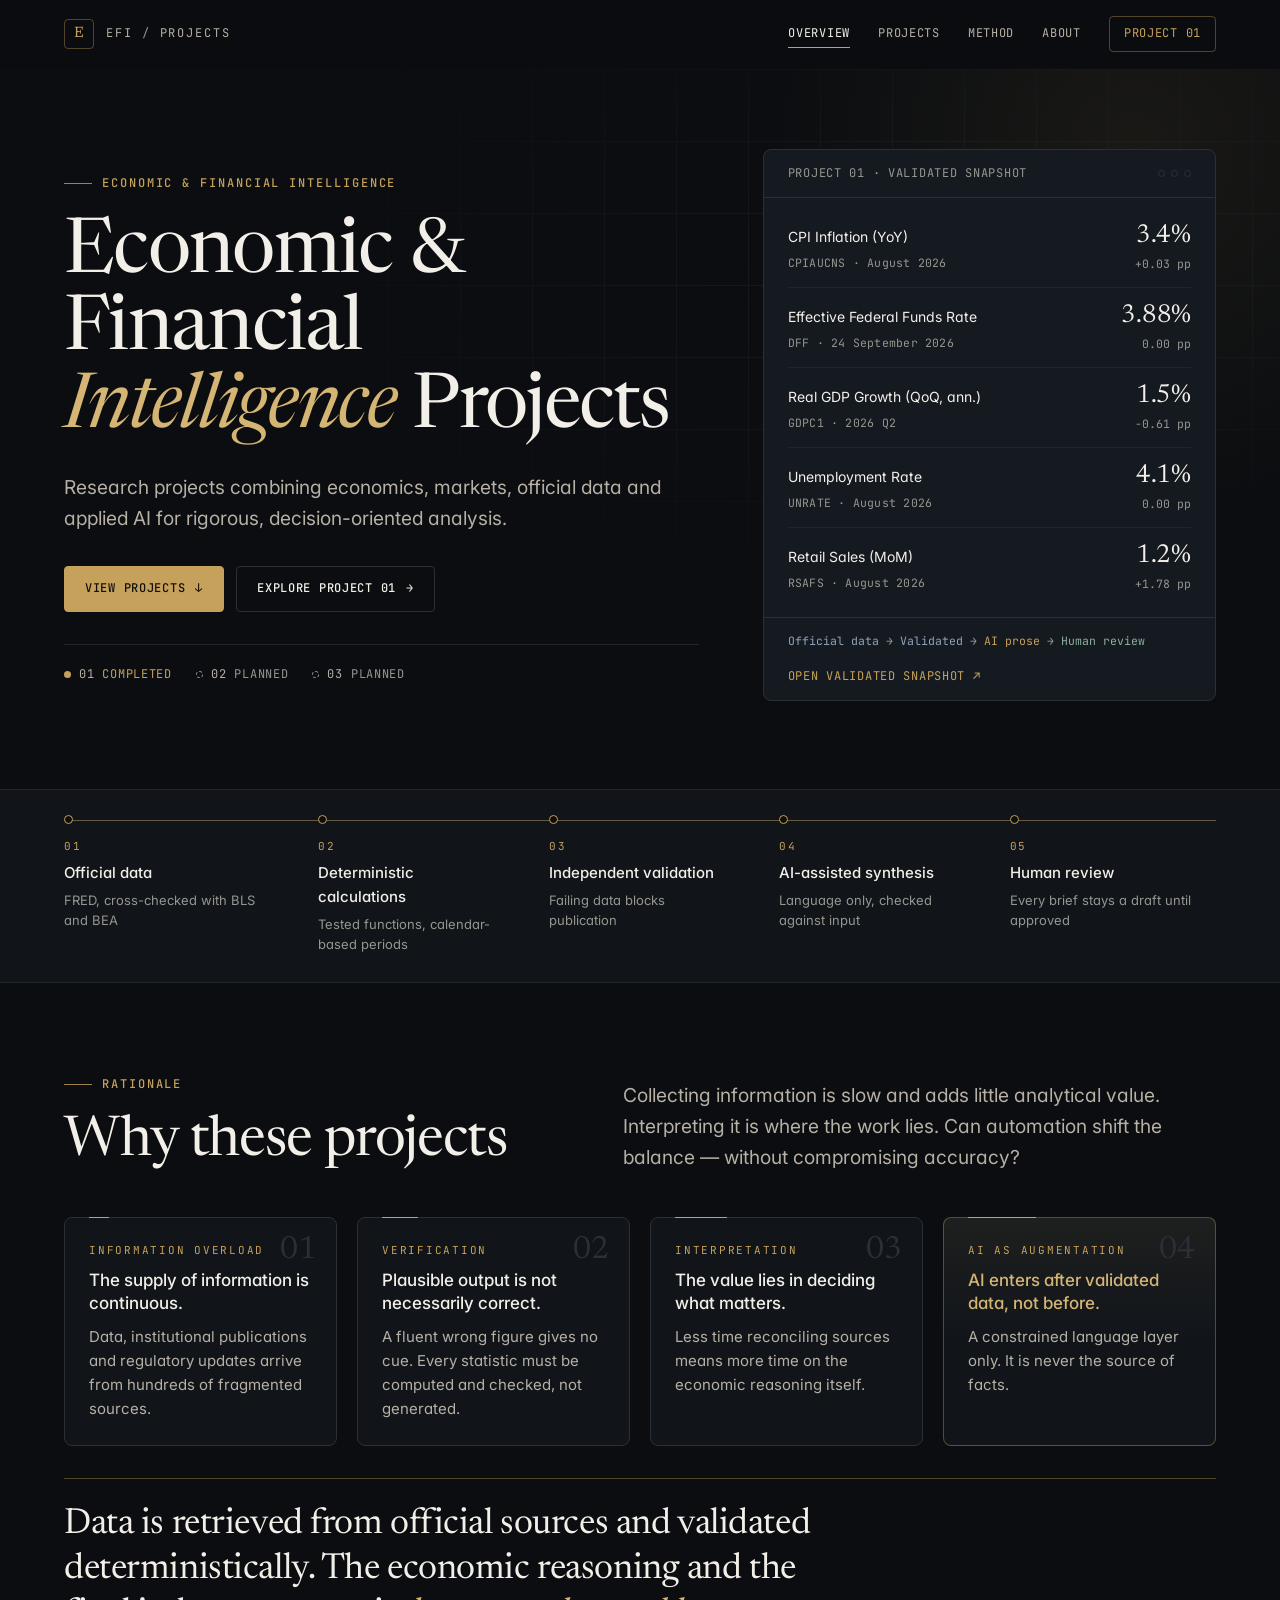
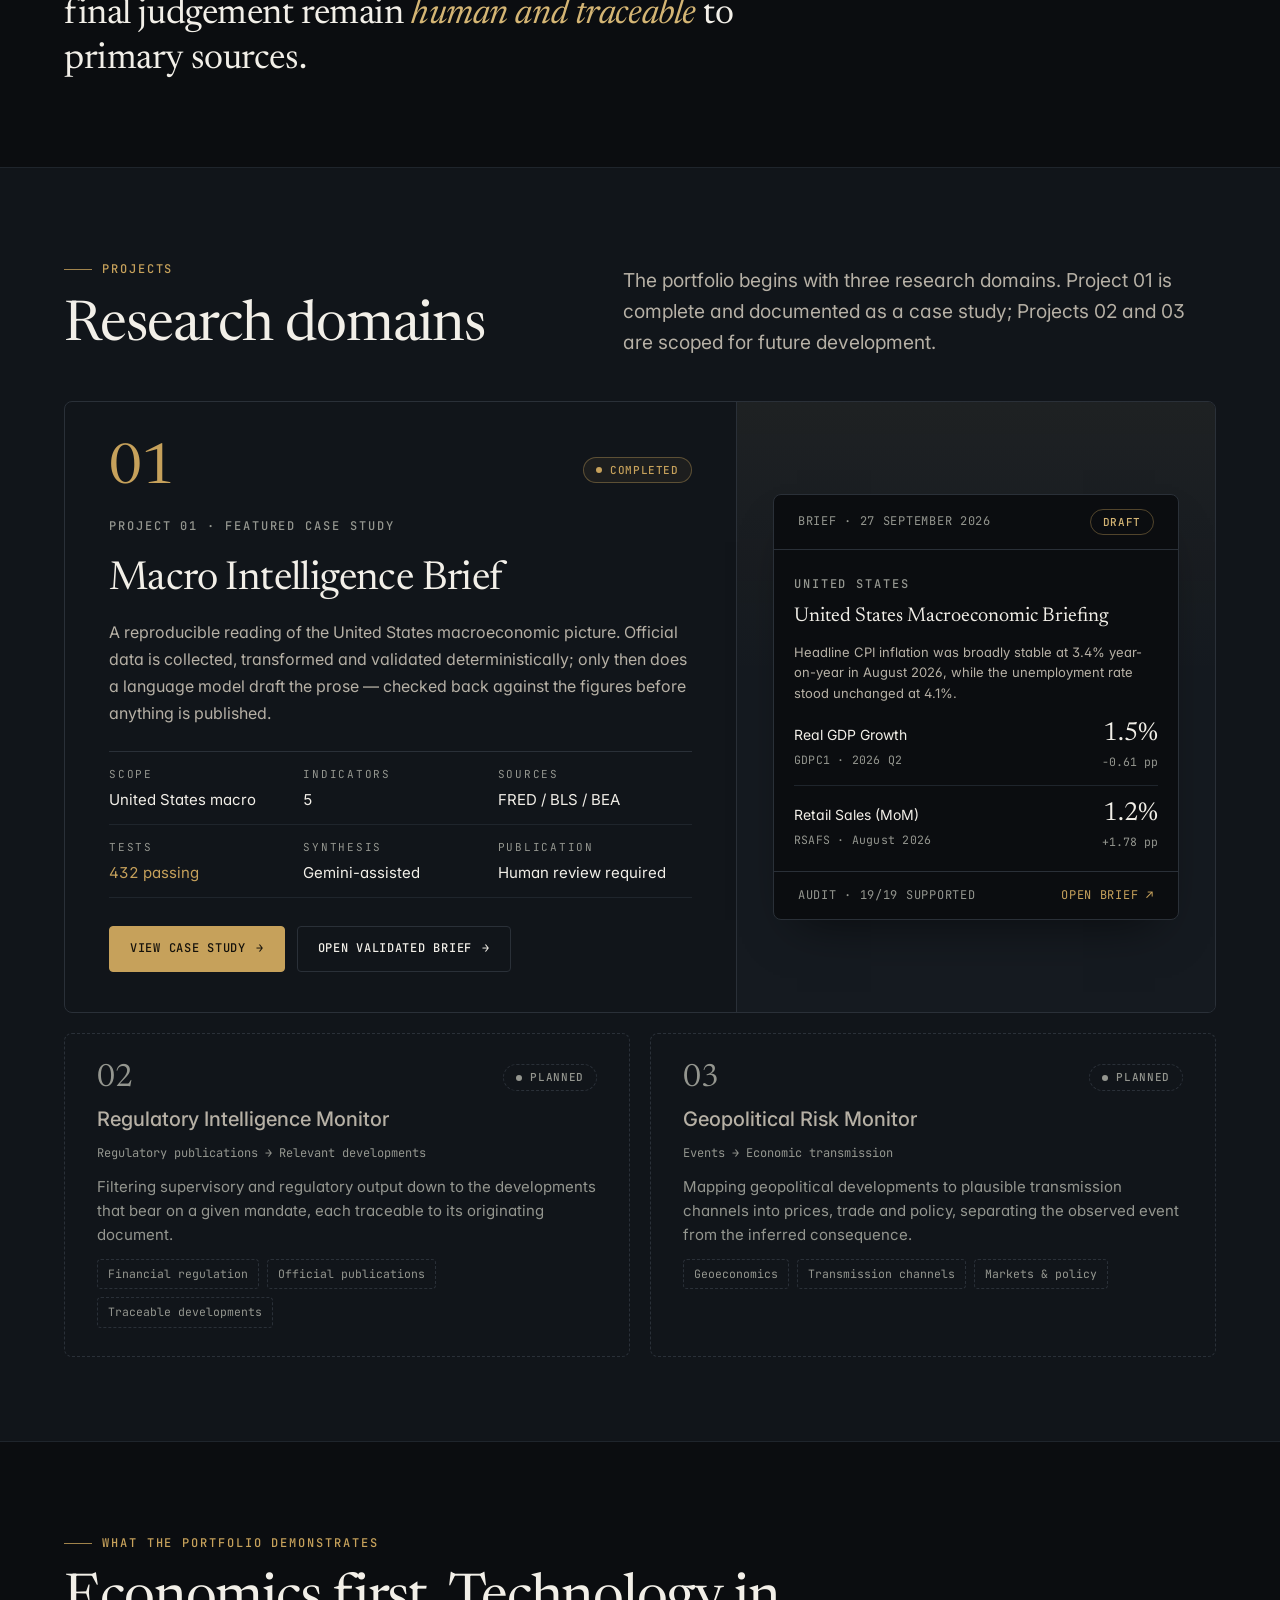
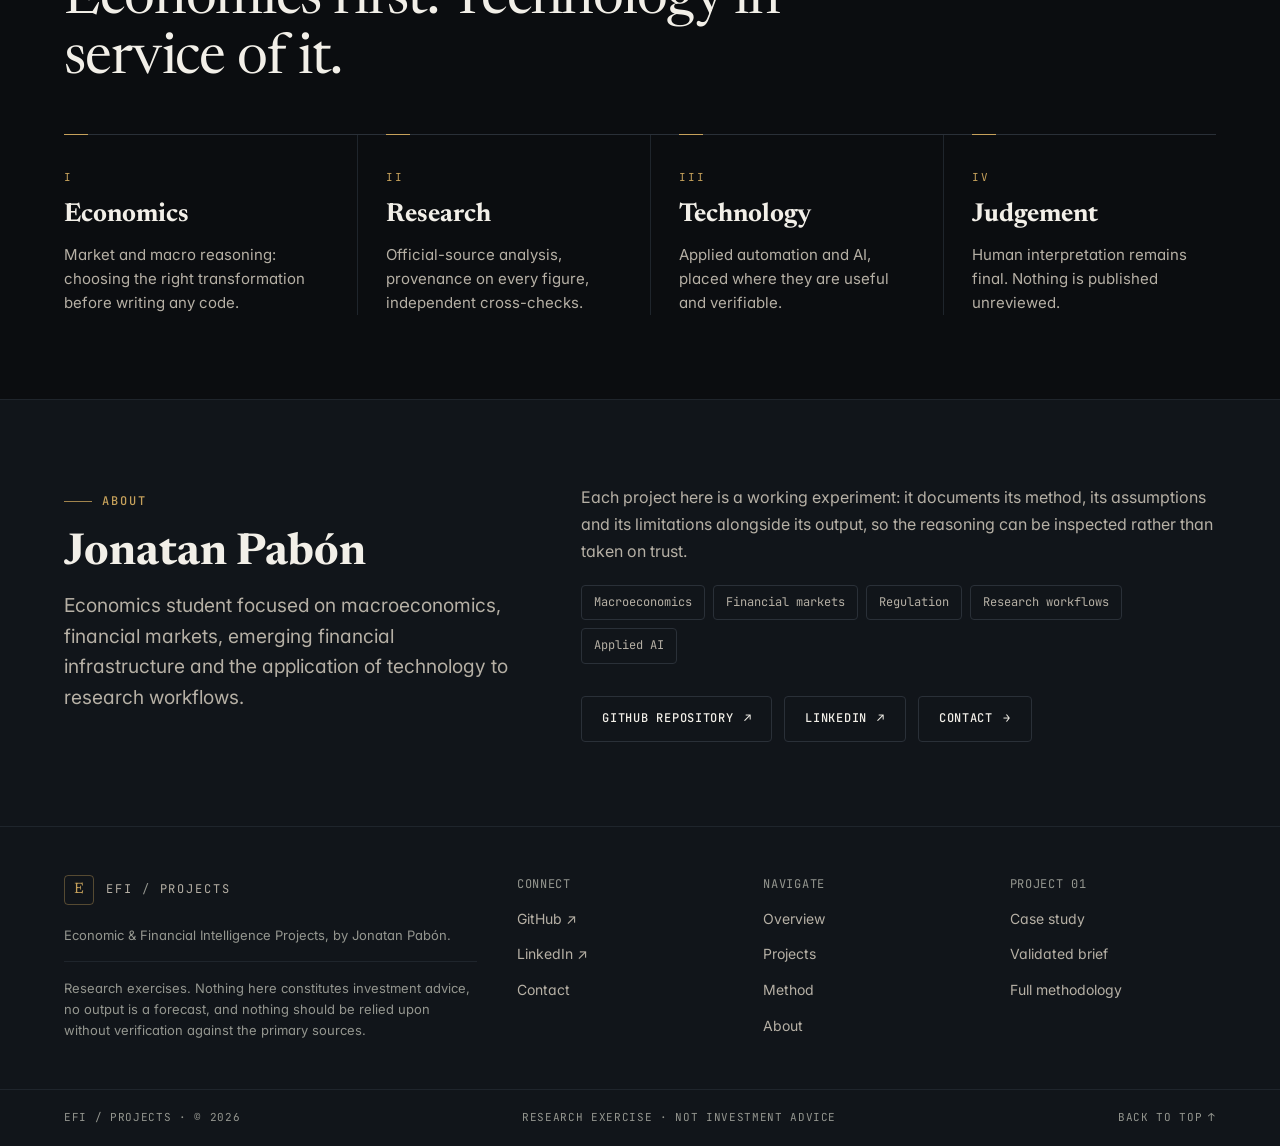
==== commit ff153d05: "Correct Project 01 test count to 432 The suite gained test_rendered_html_carries_every_draft_sentenc" ====
--- a/index.html
+++ b/index.html
@@ -228,7 +228,7 @@
               <div><dt>Scope</dt><dd>United States macro</dd></div>
               <div><dt>Indicators</dt><dd class="tnum">5</dd></div>
               <div><dt>Sources</dt><dd>FRED / BLS / BEA</dd></div>
-              <div><dt>Tests</dt><dd class="tnum is-gold">431 passing</dd></div>
+              <div><dt>Tests</dt><dd class="tnum is-gold">432 passing</dd></div>
               <div><dt>Synthesis</dt><dd>Gemini-assisted</dd></div>
               <div><dt>Publication</dt><dd>Human review required</dd></div>
             </dl>
--- a/assets/css/base.css
+++ b/assets/css/base.css
@@ -1650,6 +1650,8 @@
   .aux--wide { grid-column: 1 / -1; }
 }
 .aux--wide .aux__list { display: flex; flex-wrap: wrap; gap: 0.5rem 1.5rem; }
+.aux--wide .aux__list--checks { display: grid; gap: 0.5rem; }
+.aux__subhead { padding-top: 0.75rem; border-top: 1px solid var(--line-soft); }
 .aux {
   display: flex;
   flex-direction: column;
@@ -2140,7 +2142,7 @@
    white paper, dark ink, no navigation or controls, no clipped cards.
    -------------------------------------------------------------------------- */
 @media print {
-  @page { margin: 16mm 14mm; }
+  @page { size: A4; margin: 16mm 15mm 18mm; }
   :root {
     --bg: #fff; --surface-1: #fff; --surface-2: #f6f5f2; --surface-3: #f6f5f2;
     --line: #cfccc4; --line-soft: #e2dfd8;
@@ -2160,6 +2162,13 @@
   .summary-panel, .table-wrap, .aux, .snapshot, .accordion, .narrative__figure { background: #fff !important; box-shadow: none; }
   .summary-panel, .snapshot, .narrative__item, .aux, .data-table tr, .brief-block__head { break-inside: avoid; }
   .brief-block__head { break-after: avoid; }
+  .snapshot__item, .dev-list li, .aux__list li, .data-table caption { break-inside: avoid; }
+  .table-wrap, .accordion[open], .snapshot { break-inside: avoid; }
+  h1, h2, h3, h4 { break-after: avoid; }
+  .brief-head__top .pill--draft { color: #111; border-color: #111; font-size: 8.5pt; font-weight: 600; }
+  .brief-head__top .pill--draft .pill__dot { background: #111; }
+  .brief-head::before, .hero::before, .page-hero::before { display: none; }
+  .site-footer__bar a { color: inherit; }
   .brief-block + .brief-block { margin-top: 1.5rem; }
   .table-wrap { overflow: visible; }
   .data-table { font-size: 9.5pt; }
